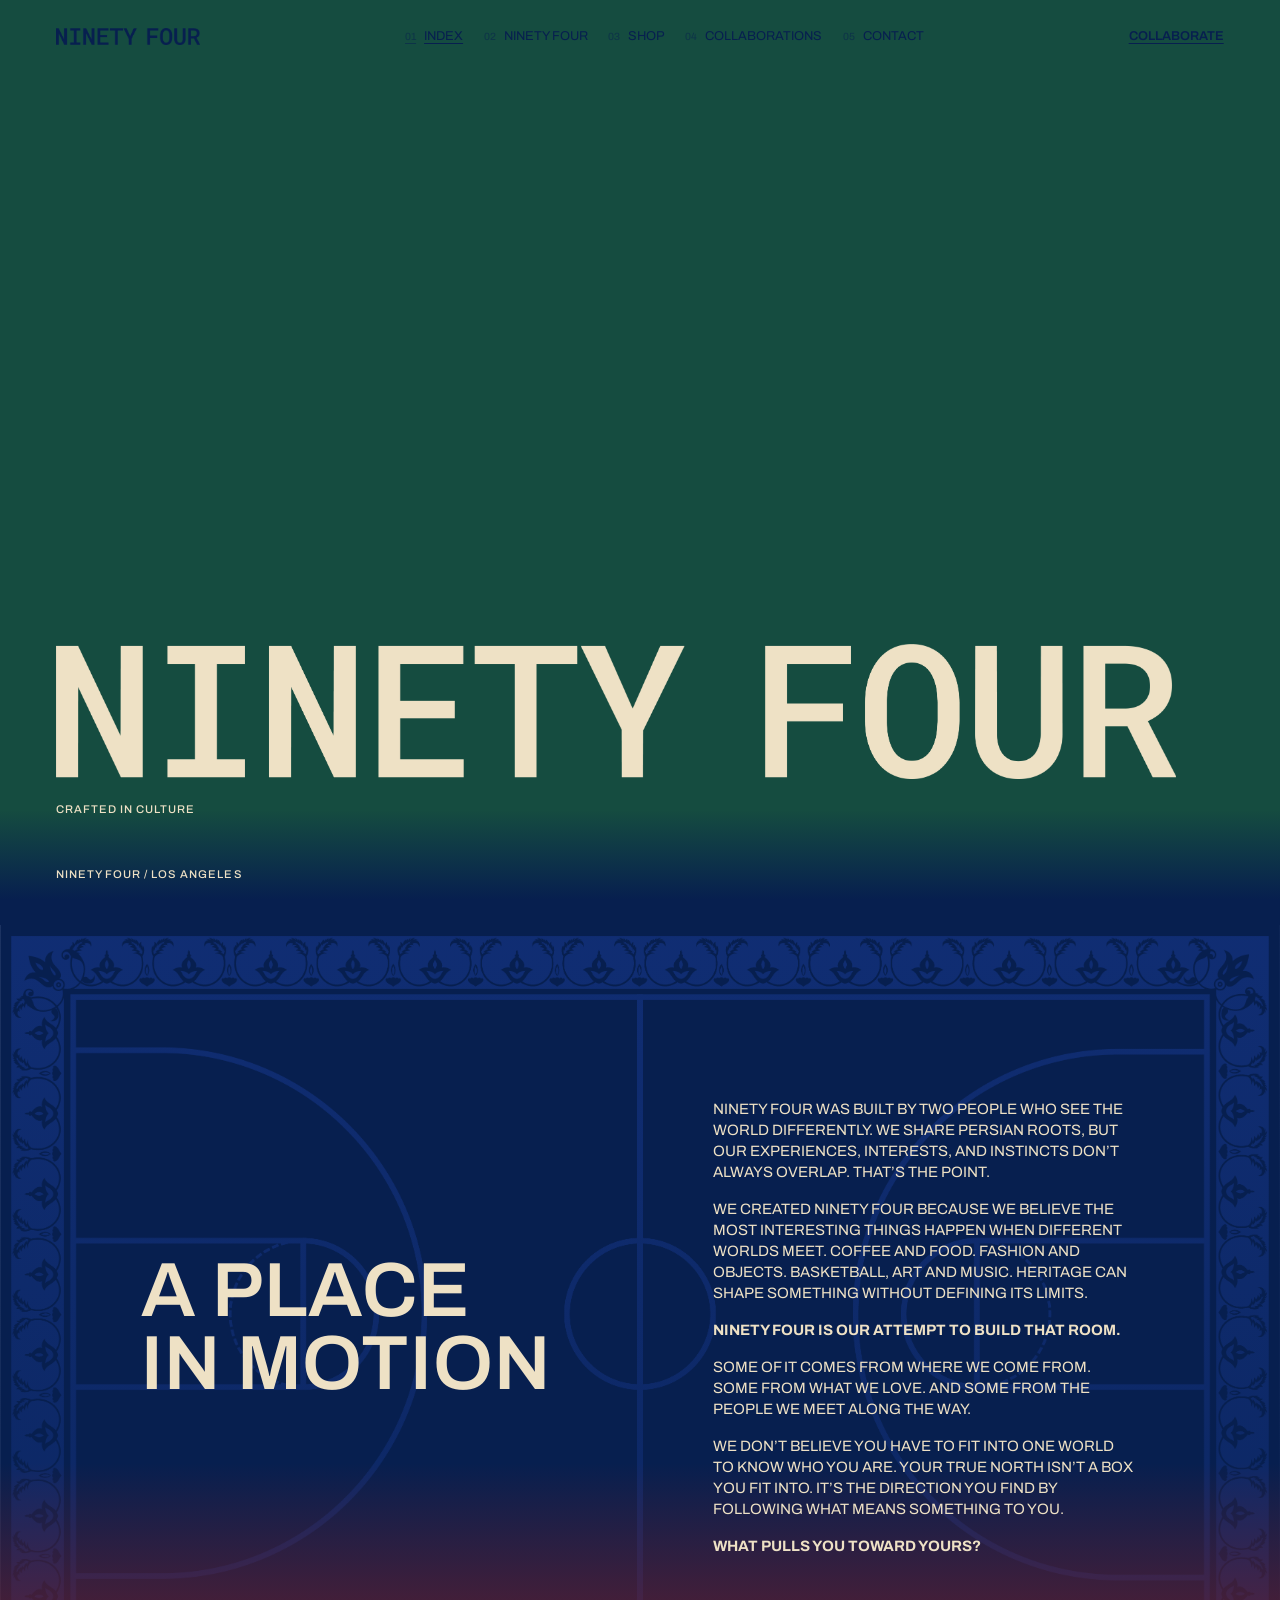
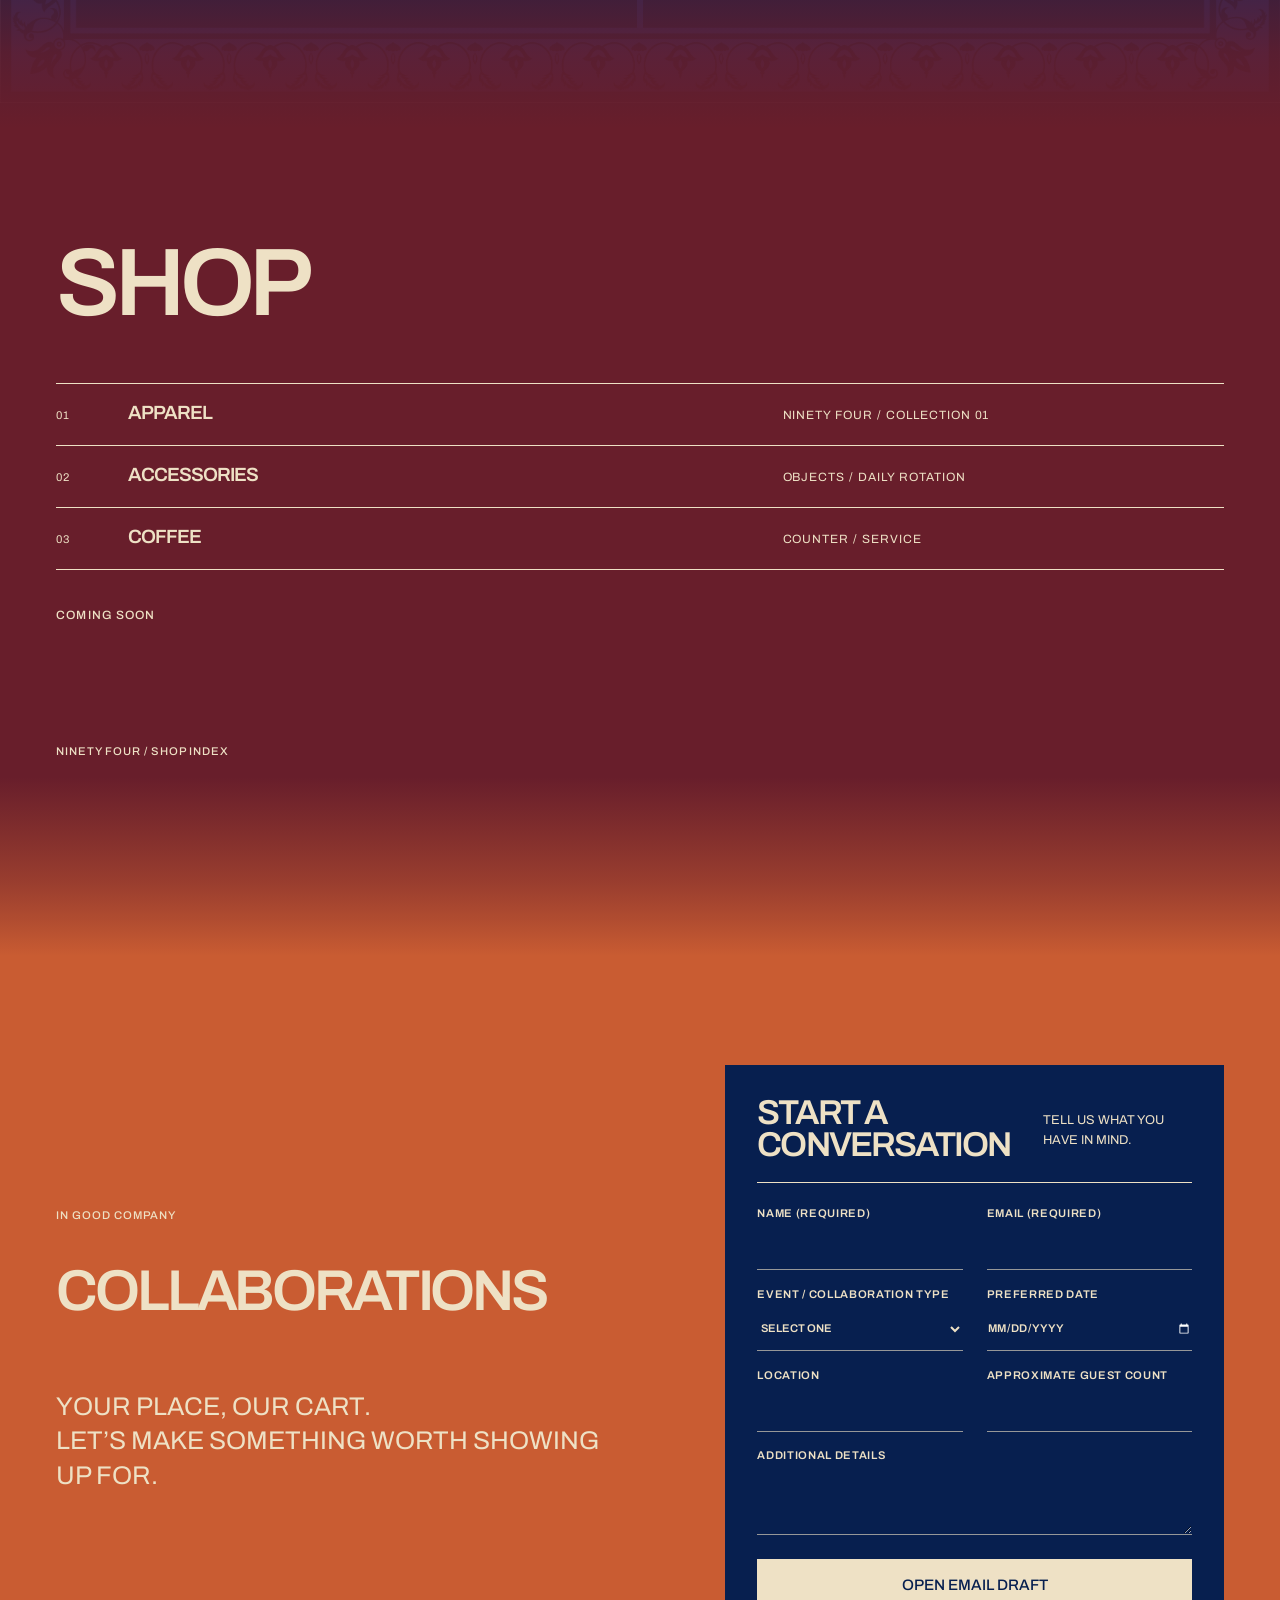
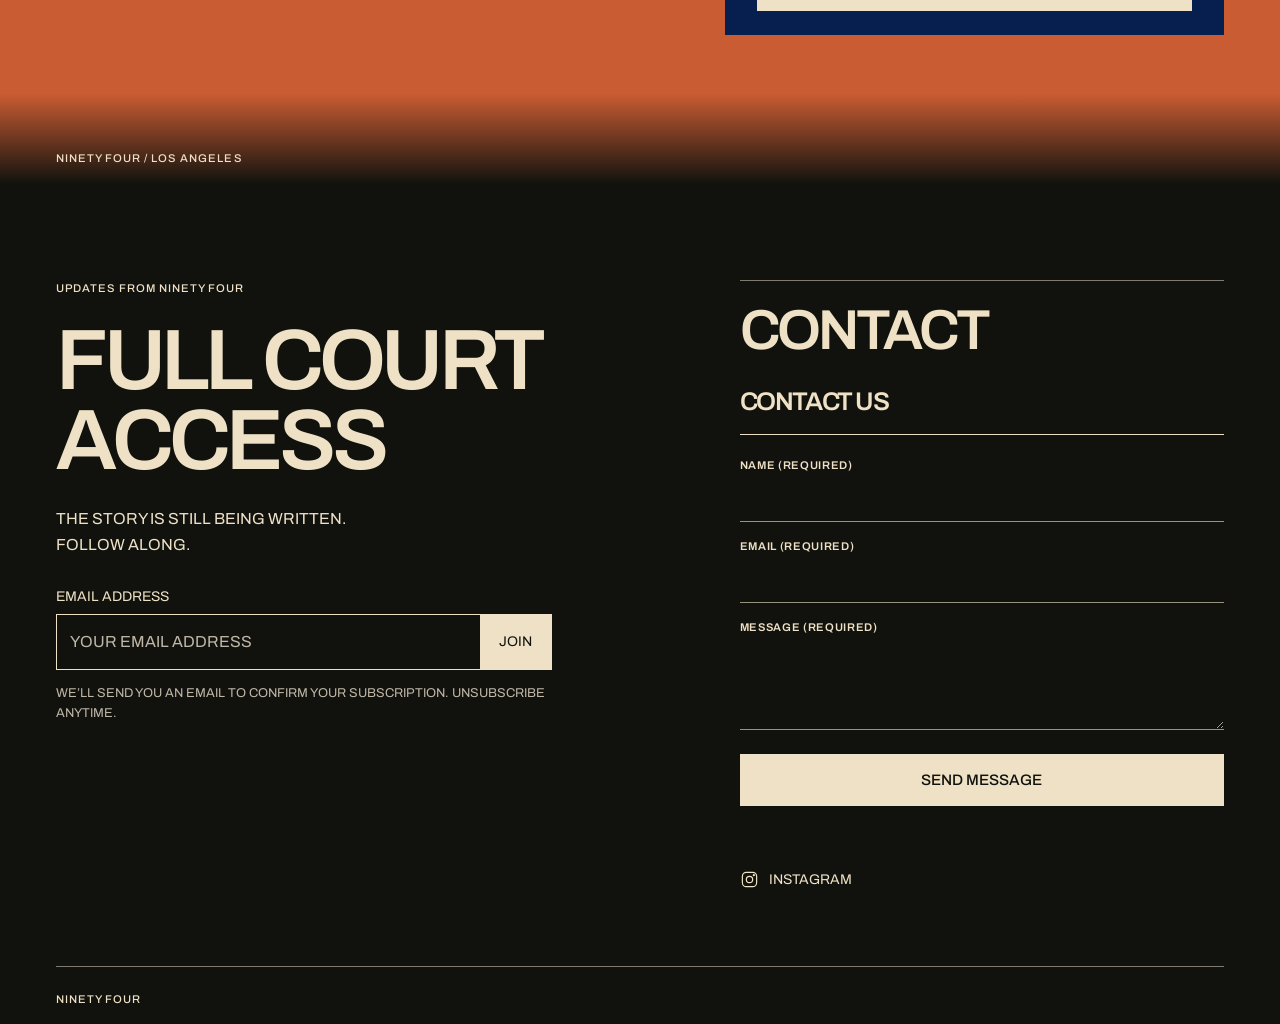
==== public/index.html @ e85a28ba "Clean up chapter metadata typography" ====
<!doctype html>
<html lang="en">
  <head>
    <meta charset="UTF-8" />
    <meta name="viewport" content="width=device-width, initial-scale=1.0" />
    <meta name="theme-color" content="#071f4f" />
    <meta name="description" content="Ninety Four is a Los Angeles world of coffee, food, fashion, objects, basketball, music, art, design, and hospitality." />
    <meta property="og:type" content="website" />
    <meta property="og:url" content="https://ninetyfourla.com/" />
    <meta property="og:title" content="Ninety Four" />
    <meta property="og:description" content="Coffee, food, fashion, objects, basketball, music, art, design, and hospitality in Los Angeles." />
    <meta property="og:image" content="https://ninetyfourla.com/assets/ninety-four-social-preview.png" />
    <meta property="og:image:width" content="3451" />
    <meta property="og:image:height" content="2095" />
    <meta property="og:image:alt" content="Ninety Four basketball court artwork" />
    <meta name="twitter:card" content="summary_large_image" />
    <meta name="twitter:title" content="Ninety Four" />
    <meta name="twitter:description" content="Coffee, food, fashion, objects, basketball, music, art, design, and hospitality in Los Angeles." />
    <meta name="twitter:image" content="https://ninetyfourla.com/assets/ninety-four-social-preview.png" />
    <title>Ninety Four | Coffee &amp; Events</title>
    <link rel="preconnect" href="https://fonts.googleapis.com" />
    <link rel="preconnect" href="https://fonts.gstatic.com" crossorigin />
    <link href="https://fonts.googleapis.com/css2?family=Archivo:wdth,wght@100,400;100,500;100,600;100,700;100,800&amp;display=swap" rel="stylesheet" />
    <link rel="stylesheet" href="./styles.css?v=typography-cleanup-20260920" />
    <script src="./script.js?v=art-direction-20260919" defer></script>
  </head>
  <body>
    <a class="skip-link" href="#chapter-02">Skip introduction</a>
    <header class="masthead">
      <a class="wordmark" href="#chapter-01" aria-label="Ninety Four, return to index"><span class="index-logo" aria-hidden="true"></span></a>
      <nav class="chapter-nav desktop-nav" aria-label="Chapters">
        <a class="chapter-link is-active" href="#chapter-01" data-chapter-link="chapter-01" aria-current="location"><span>01</span> Index</a>
        <a class="chapter-link" href="#chapter-02" data-chapter-link="chapter-02"><span>02</span> Ninety Four</a>
        <a class="chapter-link" href="#chapter-03" data-chapter-link="chapter-03"><span>03</span> Shop</a>
        <a class="chapter-link" href="#chapter-04" data-chapter-link="chapter-04"><span>04</span> Collaborations</a>
        <a class="chapter-link" href="#chapter-05" data-chapter-link="chapter-05"><span>05</span> Contact</a>
      </nav>
      <div class="header-actions">
        <a class="header-inquiry" href="#collaboration-inquiry">Collaborate</a>
        <details class="mobile-menu">
          <summary>Chapters<span class="menu-symbol" aria-hidden="true"></span></summary>
          <nav class="chapter-nav mobile-nav" aria-label="Mobile chapters">
            <p class="menu-caption">Ninety Four / Index</p>
            <a class="chapter-link is-active" href="#chapter-01" data-chapter-link="chapter-01" aria-current="location"><span>01</span> Index</a>
            <a class="chapter-link" href="#chapter-02" data-chapter-link="chapter-02"><span>02</span> Ninety Four</a>
            <a class="chapter-link" href="#chapter-03" data-chapter-link="chapter-03"><span>03</span> Shop</a>
            <a class="chapter-link" href="#chapter-04" data-chapter-link="chapter-04"><span>04</span> Collaborations</a>
            <a class="chapter-link" href="#chapter-05" data-chapter-link="chapter-05"><span>05</span> Contact</a>
          </nav>
        </details>
      </div>
    </header>
    <main>
      <section class="chapter chapter-landing" id="chapter-01" aria-labelledby="landing-title" data-chapter tabindex="-1">
        <div class="chapter-content landing-content">
          <div class="hero-copy">
            <h1 id="landing-title"><span class="visually-hidden">Ninety Four</span><span class="index-logo" aria-hidden="true"></span></h1>
            <p class="eyebrow">Crafted in culture</p>
          </div>
          <div class="chapter-footer"><p>Ninety Four / Los Angeles</p></div>
        </div>
      </section>

      <section class="chapter chapter-about" id="chapter-02" aria-labelledby="about-title" data-chapter tabindex="-1">
        <div class="court-artwork" aria-hidden="true"><img src="./assets/RUG PATTERN SIGNAGE.png" width="3451" height="2095" loading="lazy" decoding="async" alt="" /></div>
        <div class="chapter-content about-content">
          <div class="about-layout">
            <div class="about-heading"><h2 id="about-title">A place<br />in motion</h2></div>
            <div class="about-story">
              <p class="lead">Ninety Four was built by two people who see the world differently. We share Persian roots, but our experiences, interests, and instincts don&rsquo;t always overlap. That&rsquo;s the point.</p>
              <p>We created Ninety Four because we believe the most interesting things happen when different worlds meet. Coffee and food. Fashion and objects. Basketball, art and music. Heritage can shape something without defining its limits.</p>
              <p><strong>Ninety Four is our attempt to build that room.</strong></p>
              <p>Some of it comes from where we come from. Some from what we love. And some from the people we meet along the way.</p>
              <p>We don&rsquo;t believe you have to fit into one world to know who you are. Your True North isn&rsquo;t a box you fit into. It&rsquo;s the direction you find by following what means something to you.</p>
              <p><strong>What pulls you toward yours?</strong></p>
            </div>
          </div>
        </div>
      </section>

      <section class="chapter chapter-shop" id="chapter-03" aria-labelledby="shop-title" data-chapter tabindex="-1">
        <div class="chapter-content shop-content">
          <div class="shop-layout">
            <h2 id="shop-title">Shop</h2>
            <div class="shop-index" aria-label="Shop categories">
              <div class="shop-category"><span>01</span><h3>Apparel</h3><p>Ninety Four / Collection 01</p></div>
              <div class="shop-category"><span>02</span><h3>Accessories</h3><p>Objects / Daily rotation</p></div>
              <div class="shop-category"><span>03</span><h3>Coffee</h3><p>Counter / Service</p></div>
            </div>
            <p class="shop-status">Coming soon</p>
          </div>
          <div class="chapter-footer"><p>Ninety Four / Shop index</p></div>
        </div>
      </section>

      <section class="chapter chapter-collaborations" id="chapter-04" aria-labelledby="collaborations-title" data-chapter tabindex="-1">
        <div class="chapter-content collaborations-content">
          <div class="collaborations-layout">
            <div class="collaborations-intro">
              <p class="eyebrow">In good company</p>
              <h2 id="collaborations-title">Collaborations</h2>
              <p class="collaboration-lead">Your place, our cart.<br />Let&rsquo;s make something worth showing up for.</p>
            </div>
            <form class="collaboration-form" id="collaboration-inquiry" data-collaboration-form>
              <div class="form-heading">
                <h3>Start a conversation</h3>
                <p>Tell us what you have in mind.</p>
              </div>
              <div class="form-grid">
                <label>Name (required)<input name="name" type="text" autocomplete="name" required /></label>
                <label>Email (required)<input name="email" type="email" autocomplete="email" required /></label>
                <label>Event / collaboration type<select name="type"><option value="">Select one</option><option>Corporate event</option><option>Private event</option><option>Brand activation</option><option>Pop-up</option><option>Creative collaboration</option><option>Other</option></select></label>
                <label>Preferred date<input name="date" type="date" /></label>
                <label>Location<input name="location" type="text" autocomplete="street-address" /></label>
                <label>Approximate guest count<input name="guests" type="number" min="1" inputmode="numeric" /></label>
                <label class="form-details">Additional details<textarea name="details" rows="4"></textarea></label>
              </div>
              <button class="button-link" type="submit">Open email draft</button>
            </form>
          </div>
          <div class="chapter-footer"><p>Ninety Four / Los Angeles</p></div>
        </div>
      </section>

      <section class="chapter chapter-contact" id="chapter-05" aria-labelledby="contact-title" data-chapter tabindex="-1">
        <div class="chapter-content contact-content">
          <div class="contact-layout">
            <div class="newsletter-panel" id="newsletter" tabindex="-1" aria-labelledby="newsletter-title">
              <p class="eyebrow">Updates from Ninety Four</p>
              <h2 id="newsletter-title">Full Court<br />Access</h2>
              <p>The story is still being written.<br />Follow along.</p>
              <form class="newsletter-form" data-newsletter-form novalidate>
                <label for="newsletter-email">Email address</label>
                <div class="newsletter-fields">
                  <input id="newsletter-email" name="email" type="email" inputmode="email" autocomplete="email" placeholder="Your email address" aria-describedby="newsletter-note newsletter-status" required />
                  <button type="submit">Join</button>
                </div>
                <p class="newsletter-note" id="newsletter-note">We&rsquo;ll send you an email to confirm your subscription. Unsubscribe anytime.</p>
                <p class="newsletter-status" id="newsletter-status" data-newsletter-status role="status" aria-live="polite"></p>
              </form>
            </div>
            <div class="contact-direct">
              <h2 id="contact-title">Contact</h2>
              <form class="contact-form" data-contact-form novalidate>
                <div class="form-heading"><h3>Contact us</h3></div>
                <div class="form-grid">
                  <label>Name (required)<input name="name" type="text" autocomplete="name" maxlength="100" required /></label>
                  <label>Email (required)<input name="email" type="email" inputmode="email" autocomplete="email" maxlength="254" required /></label>
                  <label class="form-details">Message (required)<textarea name="message" rows="6" maxlength="5000" required></textarea></label>
                </div>
                <label class="form-honeypot" aria-hidden="true">Website<input name="website" type="text" tabindex="-1" autocomplete="off" /></label>
                <input name="startedAt" type="hidden" />
                <button class="button-link" type="submit">Send message</button>
                <p class="contact-form-status" data-contact-form-status role="status" aria-live="polite"></p>
              </form>
              <a class="instagram-link" href="https://www.instagram.com/ninetyfour.la/" target="_blank" rel="noreferrer" aria-label="Ninety Four on Instagram (opens in a new tab)"><svg viewBox="0 0 24 24" aria-hidden="true"><rect x="3" y="3" width="18" height="18" rx="5" /><circle cx="12" cy="12" r="4" /><circle cx="17.5" cy="6.5" r=".7" /></svg><span>Instagram</span></a>
            </div>
          </div>
          <div class="chapter-footer"><p>Ninety Four</p></div>
        </div>
      </section>
    </main>
  </body>
</html>
---- public/styles.css ----
:root {
  --color-cream: #eee1c5;
  --color-paper: #e7d6b5;
  --color-navy: #071f4f;
  --color-red: #981f24;
  --color-burgundy: #681e2b;
  --color-green: #154c40;
  --color-earth: #c95c32;
  --color-brand-black: #11120e;
  --color-muted: #605d54;
  --color-line: #aaa18e;
  --font-primary: "Archivo", sans-serif;
  --cream: var(--color-cream);
  --paper: var(--color-paper);
  --navy: var(--color-navy);
  --red: var(--color-red);
  --green: var(--color-green);
  --earth: var(--color-earth);
  --ink: var(--color-brand-black);
  --muted: var(--color-muted);
  --line: var(--color-line);
  --gutter: clamp(1.5rem, 4.4vw, 5rem);
  --header-height: 4.5rem;
  font-family: var(--font-primary);
  color: var(--ink);
  background: var(--cream);
  font-synthesis: none;
}

* { box-sizing: border-box; }
html { scroll-behavior: smooth; scroll-padding-top: var(--header-height); }
body { margin: 0; background: var(--ink); font-family: var(--font-primary); text-transform: uppercase; }
main { padding-top: var(--header-height); }
button, input, select, textarea { font: inherit; text-transform: inherit; }
a { color: inherit; text-underline-offset: .25em; }
button, summary, select { cursor: pointer; }
button:disabled { cursor: wait; opacity: .65; }
figure, p, h1, h2, h3 { margin: 0; }
p { line-height: 1.6; }
h2, h3 { font-weight: 600; line-height: .94; letter-spacing: -.055em; }
h2 { font-size: clamp(3.2rem, 7.5vw, 8rem); }
img { display: block; max-width: 100%; }
:focus-visible { outline: 2px solid currentColor; outline-offset: 5px; }
.chapter:focus, .newsletter-panel:focus { outline: none; }
.visually-hidden { position: absolute; width: 1px; height: 1px; padding: 0; margin: -1px; overflow: hidden; clip-path: inset(50%); white-space: nowrap; border: 0; }
.skip-link { position: fixed; z-index: 50; top: .5rem; left: var(--gutter); padding: 1rem; background: var(--cream); color: var(--ink); transform: translateY(-200%); }
.skip-link:focus { transform: none; }

.masthead { --header-bg: var(--green); --header-text: var(--navy); position: fixed; z-index: 30; top: 0; left: 0; right: 0; height: var(--header-height); display: flex; align-items: center; justify-content: space-between; gap: 1.5rem; padding: .5rem var(--gutter); background: var(--header-bg); color: var(--header-text); transition: background-color .35s ease, color .35s ease; }
.masthead[data-theme="green"] { --header-bg: var(--green); --header-text: var(--navy); }
.masthead[data-theme="navy"] { --header-bg: var(--navy); --header-text: var(--cream); }
.masthead[data-theme="burgundy"] { --header-bg: var(--color-burgundy); --header-text: var(--cream); }
.masthead[data-theme="earth"] { --header-bg: var(--earth); --header-text: var(--navy); }
.masthead[data-theme="dark"] { --header-bg: var(--ink); --header-text: var(--cream); }
.wordmark { display: flex; align-items: center; min-height: 44px; width: 9rem; flex-shrink: 0; }
.index-logo { display: block; width: 100%; aspect-ratio: 6749 / 816; background: currentColor; -webkit-mask: url("./assets/Ninety Four Wordmark.png") center / contain no-repeat; mask: url("./assets/Ninety Four Wordmark.png") center / contain no-repeat; }
.desktop-nav { display: flex; align-items: center; gap: clamp(.8rem, 1.6vw, 1.8rem); }
.chapter-link { display: flex; align-items: center; min-height: 44px; gap: .5rem; font-size: .8rem; text-decoration: none; white-space: nowrap; }
.chapter-link > span { color: currentColor; font-size: .65rem; opacity: .55; }
.chapter-link.is-active, .chapter-link:hover { text-decoration: underline; }
.header-actions { display: flex; align-items: center; gap: 1.25rem; }
.header-inquiry { display: flex; align-items: center; min-height: 44px; font-size: .8rem; font-weight: 600; white-space: nowrap; }
.mobile-menu { display: none; }

.chapter { position: relative; min-height: calc(100svh - var(--header-height)); isolation: isolate; }
.chapter-content { position: relative; display: flex; flex-direction: column; min-height: inherit; padding: 2rem var(--gutter) 1rem; }
.eyebrow, .chapter-footer, .menu-caption { font-size: .7rem; line-height: 1.5; font-weight: 500; letter-spacing: .09em; text-transform: uppercase; }
.chapter-footer { margin-top: auto; padding-top: 1.5rem; }
.text-link { display: inline-flex; align-items: center; width: fit-content; min-height: 48px; border-bottom: 1px solid currentColor; font-size: .875rem; font-weight: 500; text-decoration: none; }
.text-link:hover { border-bottom-width: 2px; }
.button-link { display: inline-flex; align-items: center; justify-content: center; min-height: 52px; padding: .8rem 1.5rem; border: 0; border-radius: 0; background: var(--navy); color: var(--cream); font-size: .95rem; font-weight: 500; text-align: center; text-decoration: none; }
.button-link:hover { background: var(--ink); }

.chapter-landing { color: var(--cream); background: var(--green); }
.chapter-landing::after { content: ""; position: absolute; z-index: 0; right: 0; bottom: 0; left: 0; height: clamp(4rem, 10vh, 7rem); pointer-events: none; background: linear-gradient(180deg, transparent 0%, var(--navy) 100%); }
.landing-content { z-index: 1; }
.hero-copy { margin-top: auto; padding-top: clamp(14rem, 32svh, 24rem); }
.landing-content h1 { width: min(100%, 70rem); margin-bottom: 1.4rem; }
.landing-content .chapter-footer { margin-top: 2rem; padding-top: 1rem; }

.chapter-about { --court-safe-inline: clamp(5.5rem, 8.5vw, 9rem); --court-safe-block: clamp(4.5rem, 8vh, 6.5rem); min-height: max(calc(100svh - var(--header-height)), calc(100vw * 2095 / 3451)); overflow: hidden; background: var(--navy); color: var(--cream); }
.chapter-about::after { content: ""; position: absolute; z-index: 1; inset: 0; pointer-events: none; background: linear-gradient(180deg, rgba(7,31,79,.24) 0%, rgba(7,31,79,.5) 68%, rgba(104,30,43,.84) 91%, var(--color-burgundy) 100%); }
.about-content { z-index: 2; padding: var(--court-safe-block) var(--court-safe-inline) clamp(2.5rem, 5vh, 4rem); }
.about-layout { display: grid; grid-template-columns: minmax(0, 1fr) minmax(0, 1fr); align-items: center; gap: clamp(3.5rem, 6vw, 7rem); margin: auto 0; padding: clamp(1.5rem, 3vh, 2.5rem) 0; }
.about-heading { padding-left: clamp(1rem, 2.5vw, 2.75rem); }
.about-heading h2 { margin-bottom: 0; font-size: clamp(3rem, 6vw, 6.5rem); line-height: .94; letter-spacing: .012em; }
.court-artwork { position: absolute; z-index: 0; inset: 0; overflow: hidden; }
.court-artwork img { width: 100%; height: 100%; max-width: none; object-fit: contain; object-position: center; }
.about-story { justify-self: center; width: min(100%, 47ch); }
.about-story p { margin-bottom: 1rem; font-size: clamp(.9375rem, 1vw, 1rem); font-weight: 400; line-height: 1.4; }
.about-story p:last-child { margin-bottom: 0; }
.about-story .lead { letter-spacing: 0; }
.about-story strong { font-weight: 700; }
.chapter-shop { --shop-transition-height: clamp(7.5rem, 14vw, 12.5rem); overflow: hidden; background: var(--color-burgundy); color: var(--cream); }
.chapter-shop::after { content: ""; position: absolute; z-index: 0; right: 0; bottom: 0; left: 0; height: var(--shop-transition-height); pointer-events: none; background: linear-gradient(180deg, var(--color-burgundy) 0%, color-mix(in srgb, var(--color-burgundy) 75%, var(--earth)) 30%, color-mix(in srgb, var(--color-burgundy) 50%, var(--earth)) 58%, color-mix(in srgb, var(--color-burgundy) 25%, var(--earth)) 80%, var(--earth) 100%); }
.shop-content { z-index: 1; padding-bottom: calc(1rem + var(--shop-transition-height)); }
.shop-layout { margin: auto 0; padding: clamp(3rem, 7vh, 6rem) 0; }
.shop-layout > h2 { margin-bottom: clamp(2.5rem, 6vh, 5rem); }
.shop-index { border-top: 1px solid currentColor; }
.shop-category { display: grid; grid-template-columns: 3rem minmax(12rem, 1fr) minmax(12rem, .7fr); align-items: baseline; gap: 1.5rem; padding: 1.25rem 0; border-bottom: 1px solid currentColor; }
.shop-category > span { font-size: .7rem; letter-spacing: .09em; }
.shop-category h3 { font-size: clamp(1rem, 1.5vw, 1.75rem); text-transform: uppercase; }
.shop-category p { font-size: .75rem; letter-spacing: .08em; text-transform: uppercase; }
.shop-status { margin-top: clamp(2rem, 4vh, 3.5rem); font-size: .75rem; font-weight: 500; letter-spacing: .09em; }
.chapter-collaborations { overflow: hidden; background: var(--earth); color: var(--cream); }
.chapter-collaborations::after { content: ""; position: absolute; z-index: 0; right: 0; bottom: 0; left: 0; height: clamp(4rem, 10vh, 7rem); pointer-events: none; background: linear-gradient(180deg, transparent, var(--ink)); }
.collaborations-content { z-index: 1; }
.collaborations-layout { display: grid; grid-template-columns: 1fr .86fr; align-items: center; gap: clamp(3rem, 7vw, 8rem); margin: auto 0; padding: clamp(3rem, 7vh, 6rem) 0; }
.collaborations-intro > .eyebrow { margin-bottom: 2.5rem; }
.collaborations-intro h2 { margin-bottom: clamp(3rem, 8vh, 6rem); font-size: clamp(2rem, 4.5vw, 5rem); white-space: nowrap; }
.collaboration-lead { font-size: clamp(1.25rem, 2vw, 1.8rem); line-height: 1.35; text-transform: uppercase; }
.collaboration-form { scroll-margin-top: calc(var(--header-height) + 1rem); padding: 2rem 2rem 1.5rem; background: var(--navy); color: var(--cream); }
.form-heading { display: flex; align-items: baseline; justify-content: space-between; gap: 1rem; padding-bottom: 1.25rem; border-bottom: 1px solid currentColor; }
.form-heading h3 { font-size: clamp(1.7rem, 2.7vw, 2.5rem); }
.form-heading p { font-size: .8rem; }
.form-grid { display: grid; grid-template-columns: 1fr 1fr; gap: 1.1rem 1.5rem; margin: 1.5rem 0; }
.form-grid label { display: flex; flex-direction: column; gap: .45rem; font-size: .7rem; font-weight: 600; letter-spacing: .06em; text-transform: uppercase; }
.form-grid input, .form-grid select, .form-grid textarea { width: 100%; min-height: 44px; padding: .55rem 0; border: 0; border-bottom: 1px solid color-mix(in srgb, var(--cream) 62%, transparent); border-radius: 0; outline: 0; background: transparent; color: var(--cream); color-scheme: dark; }
.form-grid select option { background: var(--navy); color: var(--cream); }
.form-grid input::placeholder, .form-grid textarea::placeholder { color: color-mix(in srgb, var(--cream) 58%, transparent); }
.form-grid textarea { resize: vertical; }
.form-grid input:focus, .form-grid select:focus, .form-grid textarea:focus { border-bottom-width: 2px; }
.form-grid input:focus-visible, .form-grid select:focus-visible, .form-grid textarea:focus-visible { outline: 2px solid var(--cream); outline-offset: 3px; }
.form-details { grid-column: 1 / -1; }
.collaboration-form .button-link { width: 100%; background: var(--cream); color: var(--navy); }
.collaboration-form .button-link:hover { background: var(--earth); color: var(--navy); }
.chapter-contact { background: var(--ink); color: var(--cream); }
.contact-layout { display: grid; grid-template-columns: 1.2fr 1fr; align-items: start; gap: clamp(3rem, 8vw, 9rem); margin: auto 0; padding: 4rem 0; }
.contact-direct { display: flex; flex-direction: column; align-items: flex-start; padding-top: 1.5rem; border-top: 1px solid #7f7b6f; }
.contact-direct h2 { margin-bottom: 2rem; font-size: clamp(2.7rem, 4.4vw, 4.6rem); }
.contact-form { width: 100%; }
.contact-form .form-heading h3 { font-size: clamp(1.35rem, 2vw, 1.8rem); }
.contact-form .form-grid { grid-template-columns: 1fr; }
.contact-form .button-link { width: 100%; background: var(--cream); color: var(--ink); }
.contact-form .button-link:hover:not(:disabled) { background: var(--earth); color: var(--navy); }
.contact-form-status { min-height: 1.6em; margin-top: .8rem; font-size: .875rem; }
.contact-form-status[data-state="error"] { color: #f29a80; }
.contact-form-status[data-state="success"] { color: #b9ddc5; }
.form-honeypot { position: absolute; width: 1px; height: 1px; overflow: hidden; clip-path: inset(50%); white-space: nowrap; }
.instagram-link { display: flex; align-items: center; gap: .65rem; min-height: 44px; font-size: .875rem; text-decoration: none; }
.contact-form + .instagram-link { margin-top: 1rem; }
.instagram-link:hover { text-decoration: underline; }
.instagram-link svg { width: 19px; height: 19px; fill: none; stroke: currentColor; stroke-width: 1.5; }
.newsletter-panel { scroll-margin-top: 1.5rem; }
.newsletter-panel h2 { margin: 1.5rem 0; font-size: clamp(3.2rem, 6.7vw, 7rem); }
.newsletter-form { max-width: 31rem; margin-top: 2rem; }
.newsletter-form label { display: block; margin-bottom: .6rem; font-size: .875rem; }
.newsletter-fields { display: flex; border: 1px solid var(--cream); }
.newsletter-fields input { flex: 1; width: 0; min-width: 0; min-height: 54px; padding: .8rem; border: 0; border-radius: 0; color: var(--cream); background: transparent; font-size: 1rem; }
.newsletter-fields input::placeholder { color: #bfb7a7; opacity: 1; }
.newsletter-fields input[aria-invalid="true"] { outline: 2px solid #f29a80; outline-offset: -2px; }
.newsletter-fields button { min-height: 54px; padding: .8rem 1.2rem; border: 0; border-radius: 0; background: var(--cream); color: var(--ink); font-size: .875rem; text-transform: uppercase; }
.newsletter-fields button:hover:not(:disabled) { background: var(--earth); color: var(--navy); }
.newsletter-note { margin-top: .8rem; color: #bfb7a7; font-size: .8rem; }
.newsletter-status { min-height: 1.6em; margin-top: .8rem; font-size: .875rem; }
.newsletter-status[data-state="error"] { color: #f29a80; }
.newsletter-status[data-state="success"] { color: #b9ddc5; }
.contact-content .chapter-footer { border-top: 1px solid #7f7b6f; }

@media (min-width: 1101px) and (min-height: 700px) {
  html { scroll-snap-type: y proximity; }
  .chapter { scroll-snap-align: start; }
}

@media (max-width: 1100px) {
  .desktop-nav { display: none; }
  .mobile-menu { display: block; }
  .mobile-menu summary { display: flex; align-items: center; justify-content: space-between; min-height: 44px; gap: .6rem; font-size: .85rem; list-style: none; }
  .mobile-menu summary::-webkit-details-marker { display: none; }
  .menu-symbol { position: relative; width: 12px; height: 12px; }
  .menu-symbol::before, .menu-symbol::after { content: ""; position: absolute; background: currentColor; }
  .menu-symbol::before { top: 5px; left: 0; width: 12px; height: 1px; }
  .menu-symbol::after { left: 5px; top: 0; height: 12px; width: 1px; }
  .mobile-menu[open] .menu-symbol::after { display: none; }
  .mobile-nav { position: absolute; top: 100%; right: 0; width: min(100%, 26rem); max-height: calc(100dvh - var(--header-height)); overflow-y: auto; padding: 1rem var(--gutter) 1.5rem; background: var(--header-bg); color: var(--header-text); }
  .menu-caption { padding: .8rem 0; color: inherit; }
  .mobile-nav .chapter-link { min-height: 54px; font-size: 1rem; }
  .mobile-nav .chapter-link > span { min-width: 1.2rem; font-size: .75rem; }
  .about-layout, .shop-layout, .collaborations-layout, .contact-layout { gap: 2.5rem; }
  .collaborations-layout { grid-template-columns: 1fr 1fr; }
  .collaboration-form { padding: 1.5rem; }
  .form-heading { flex-direction: column; align-items: flex-start; }
}

@media (max-width: 767px) {
  :root { --gutter: clamp(1.25rem, 5.5vw, 2rem); --header-height: 4rem; }
  .masthead { gap: .5rem; }
  .wordmark { width: 7.2rem; }
  .header-actions { gap: 1rem; }
  .header-inquiry, .mobile-menu summary { font-size: .75rem; }
  .chapter-content { padding-top: 1.5rem; }
  .eyebrow, .chapter-footer { font-size: .65rem; }
  .chapter-footer { padding-top: 1rem; }
  h2 { font-size: clamp(3rem, 12.6vw, 5.5rem); }
  .hero-copy { padding-top: 15rem; }
  .landing-content h1 { margin-bottom: 1rem; }
  .landing-content .chapter-footer { margin-top: 1.25rem; }
  .about-layout, .shop-layout, .collaborations-layout, .contact-layout { grid-template-columns: 1fr; gap: 2rem; margin: 0; padding: 2.5rem 0; }
  .chapter-about { --court-safe-inline: clamp(2rem, 9vw, 2.75rem); --court-safe-block: clamp(2.5rem, 11vw, 3rem); min-height: calc(100vw * 3451 / 2095); }
  .about-content { padding: var(--court-safe-block) var(--court-safe-inline) clamp(2rem, 8vw, 2.5rem); }
  .about-layout { display: flex; flex: 1; flex-direction: column; justify-content: center; gap: clamp(1.5rem, 3.5vh, 2rem); padding: clamp(.75rem, 2.5vh, 1.25rem) 0; }
  .about-heading { display: contents; }
  .about-heading h2 { margin-bottom: 0; font-size: clamp(2.1rem, 9vw, 2.65rem); line-height: .96; letter-spacing: .015em; }
  .about-story { width: calc(100% - clamp(3rem, 12vw, 4rem)); max-width: 15rem; margin-inline: auto; }
  .about-story p { margin-bottom: .45rem; font-size: clamp(.65625rem, 2.75vw, .71875rem); line-height: 1.36; }
  .chapter-about::after { background: linear-gradient(180deg, rgba(7,31,79,.32) 0%, rgba(7,31,79,.68) 70%, rgba(104,30,43,.9) 91%, var(--color-burgundy) 100%); }
  .court-artwork img { position: absolute; top: 50%; left: 50%; width: 164.73%; height: auto; object-fit: contain; transform: translate(-50%, -50%) rotate(90deg); }
  .shop-layout > h2 { margin-bottom: 2.5rem; }
  .chapter-shop { --shop-transition-height: clamp(5rem, 24vw, 7.5rem); }
  .shop-category { grid-template-columns: 2rem 1fr; gap: .5rem 1rem; padding: 1.1rem 0; }
  .shop-category h3 { font-size: clamp(.95rem, 4vw, 1.15rem); }
  .shop-category p { grid-column: 2; }
  .shop-status { margin-top: 1.5rem; font-size: .7rem; }
  .collaborations-intro > .eyebrow { margin-bottom: 1.5rem; }
  .collaborations-intro h2 { margin-bottom: 2.5rem; font-size: clamp(1.75rem, 9vw, 4.25rem); white-space: nowrap; }
  .collaboration-lead { font-size: 1.2rem; }
  .collaboration-form { padding: 1.25rem; }
  .form-heading { display: block; }
  .form-heading p { margin-top: .5rem; }
  .form-grid { grid-template-columns: 1fr; }
  .form-details { grid-column: auto; }
  .contact-layout { gap: 2.5rem; }
  .contact-direct h2 { margin-bottom: 1.5rem; }
  .contact-direct .text-link { margin: .25rem 0 1.25rem; }
  .contact-email { font-size: 1.25rem; }
  .newsletter-panel h2 { font-size: clamp(3rem, 12.6vw, 5rem); }
  .newsletter-fields input { padding: .75rem .6rem; }
  .newsletter-fields button { padding: .75rem; }
}

@media (max-width: 370px) {
  :root { --gutter: 1rem; }
  .wordmark { width: 6.4rem; }
  .header-actions { gap: .75rem; }
  .collaboration-form { padding: 1rem; }
}

@media (prefers-reduced-motion: no-preference) {
  .hero-copy { animation: settle-in .8s both; }
  @keyframes settle-in { from { opacity: 0; translate: 0 10px; } to { opacity: 1; translate: 0 0; } }
}

@media (prefers-reduced-motion: reduce) {
  html { scroll-behavior: auto; scroll-snap-type: none; }
  .masthead { transition: none; }
}
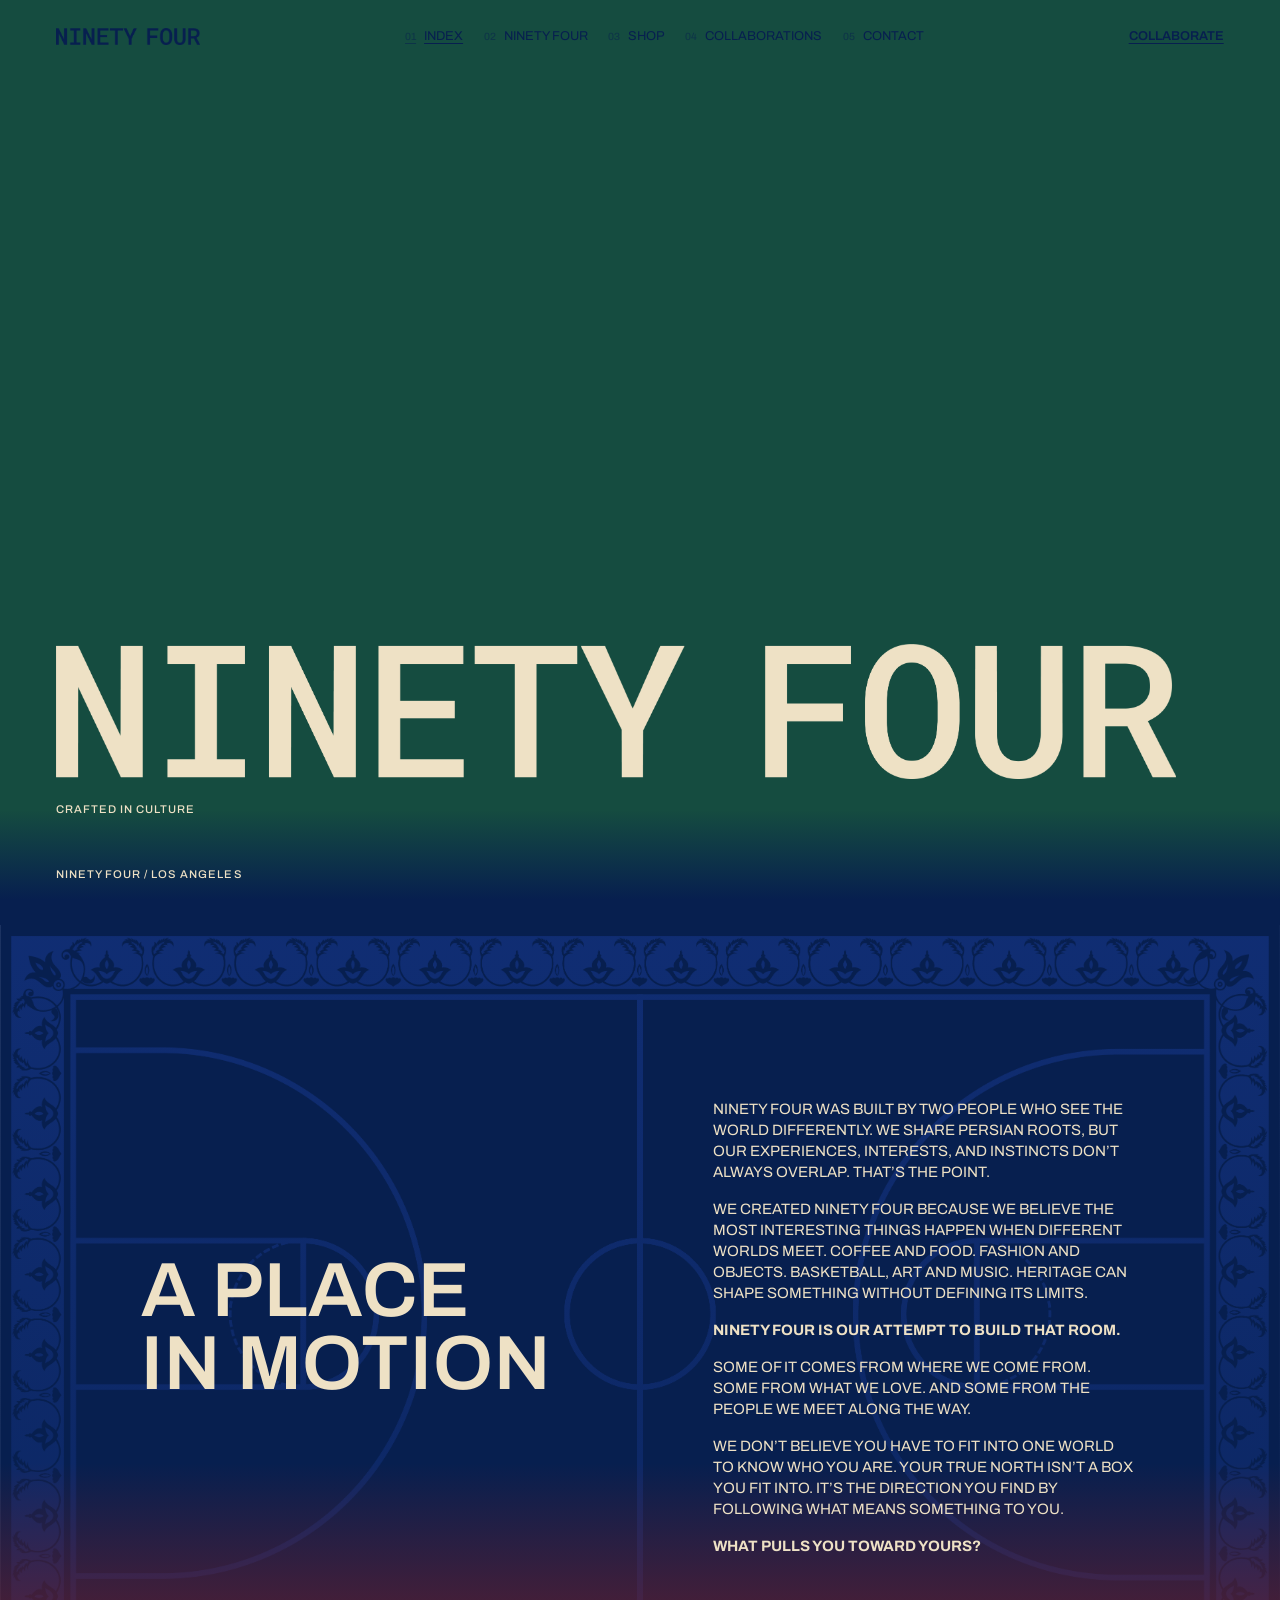
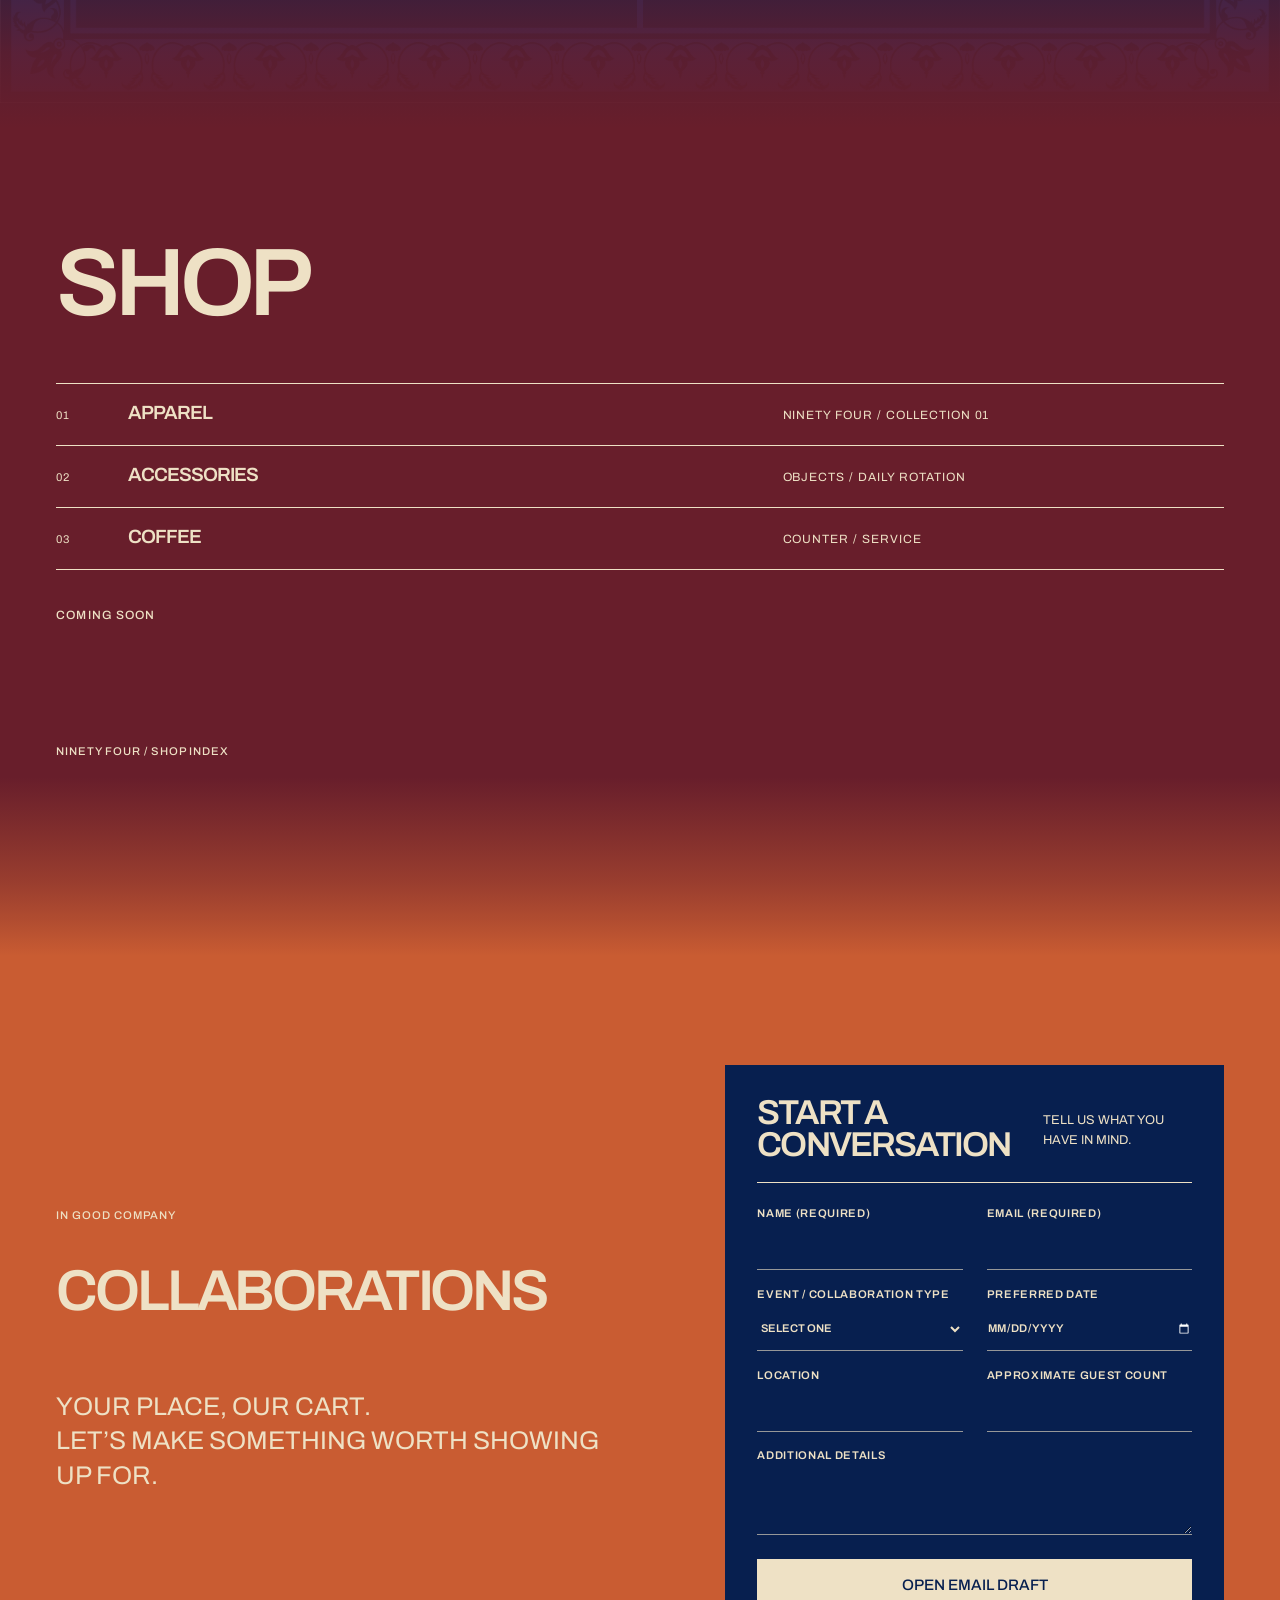
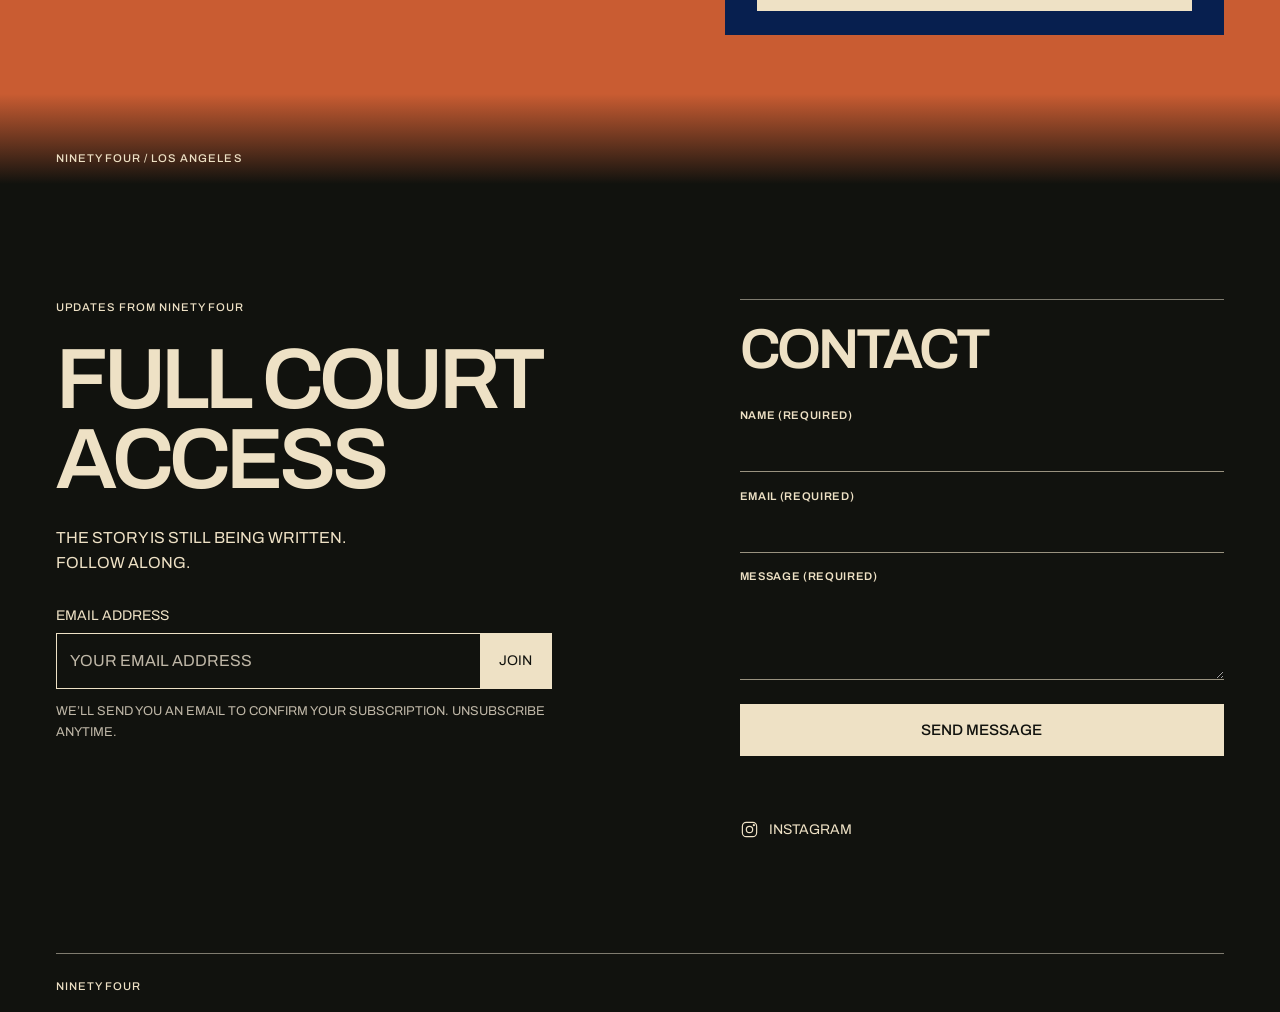
==== commit c0148c77: "Remove duplicate contact form heading" ====
--- a/public/index.html
+++ b/public/index.html
@@ -21,7 +21,7 @@
     <link rel="preconnect" href="https://fonts.googleapis.com" />
     <link rel="preconnect" href="https://fonts.gstatic.com" crossorigin />
     <link href="https://fonts.googleapis.com/css2?family=Archivo:wdth,wght@100,400;100,500;100,600;100,700;100,800&amp;display=swap" rel="stylesheet" />
-    <link rel="stylesheet" href="./styles.css?v=typography-cleanup-20260920" />
+    <link rel="stylesheet" href="./styles.css?v=contact-heading-cleanup-20260920" />
     <script src="./script.js?v=art-direction-20260919" defer></script>
   </head>
   <body>
@@ -142,7 +142,6 @@
             <div class="contact-direct">
               <h2 id="contact-title">Contact</h2>
               <form class="contact-form" data-contact-form novalidate>
-                <div class="form-heading"><h3>Contact us</h3></div>
                 <div class="form-grid">
                   <label>Name (required)<input name="name" type="text" autocomplete="name" maxlength="100" required /></label>
                   <label>Email (required)<input name="email" type="email" inputmode="email" autocomplete="email" maxlength="254" required /></label>
--- a/public/styles.css
+++ b/public/styles.css
@@ -129,8 +129,7 @@
 .contact-direct { display: flex; flex-direction: column; align-items: flex-start; padding-top: 1.5rem; border-top: 1px solid #7f7b6f; }
 .contact-direct h2 { margin-bottom: 2rem; font-size: clamp(2.7rem, 4.4vw, 4.6rem); }
 .contact-form { width: 100%; }
-.contact-form .form-heading h3 { font-size: clamp(1.35rem, 2vw, 1.8rem); }
-.contact-form .form-grid { grid-template-columns: 1fr; }
+.contact-form .form-grid { grid-template-columns: 1fr; margin-top: 0; }
 .contact-form .button-link { width: 100%; background: var(--cream); color: var(--ink); }
 .contact-form .button-link:hover:not(:disabled) { background: var(--earth); color: var(--navy); }
 .contact-form-status { min-height: 1.6em; margin-top: .8rem; font-size: .875rem; }
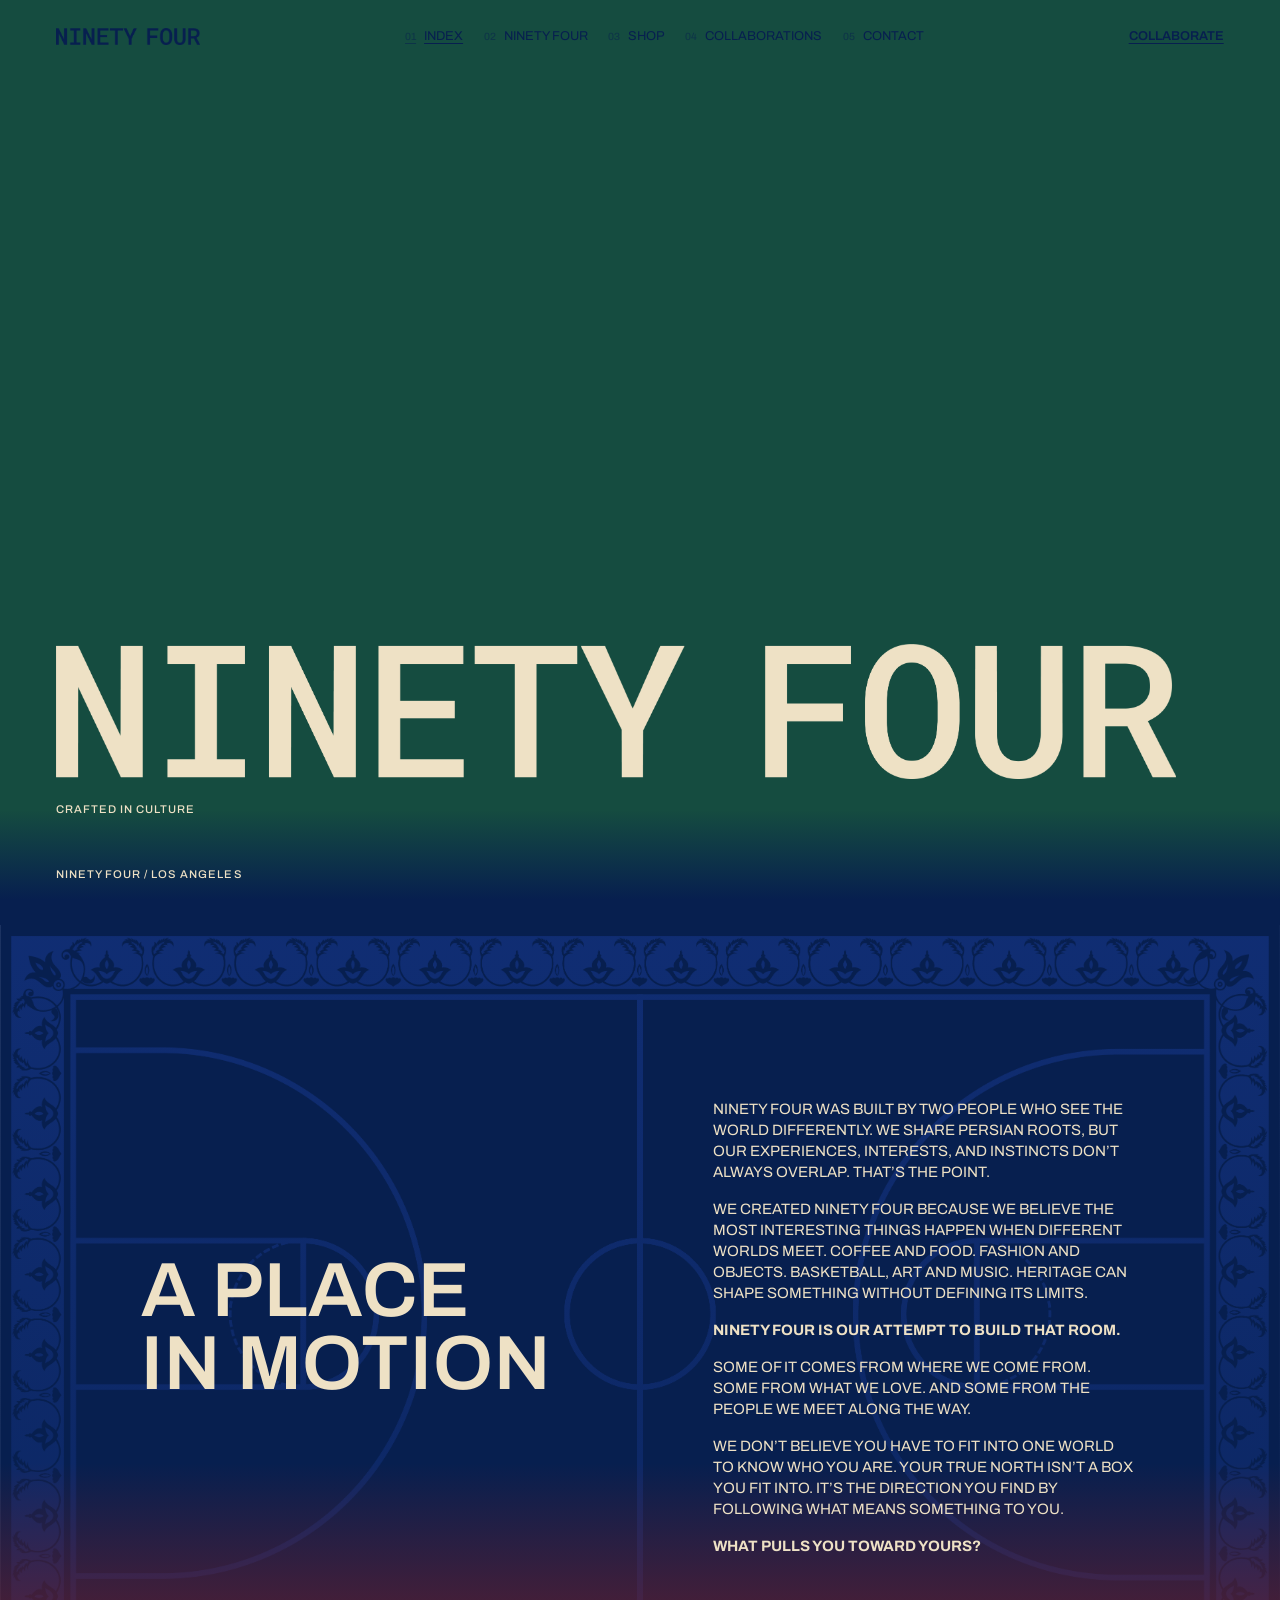
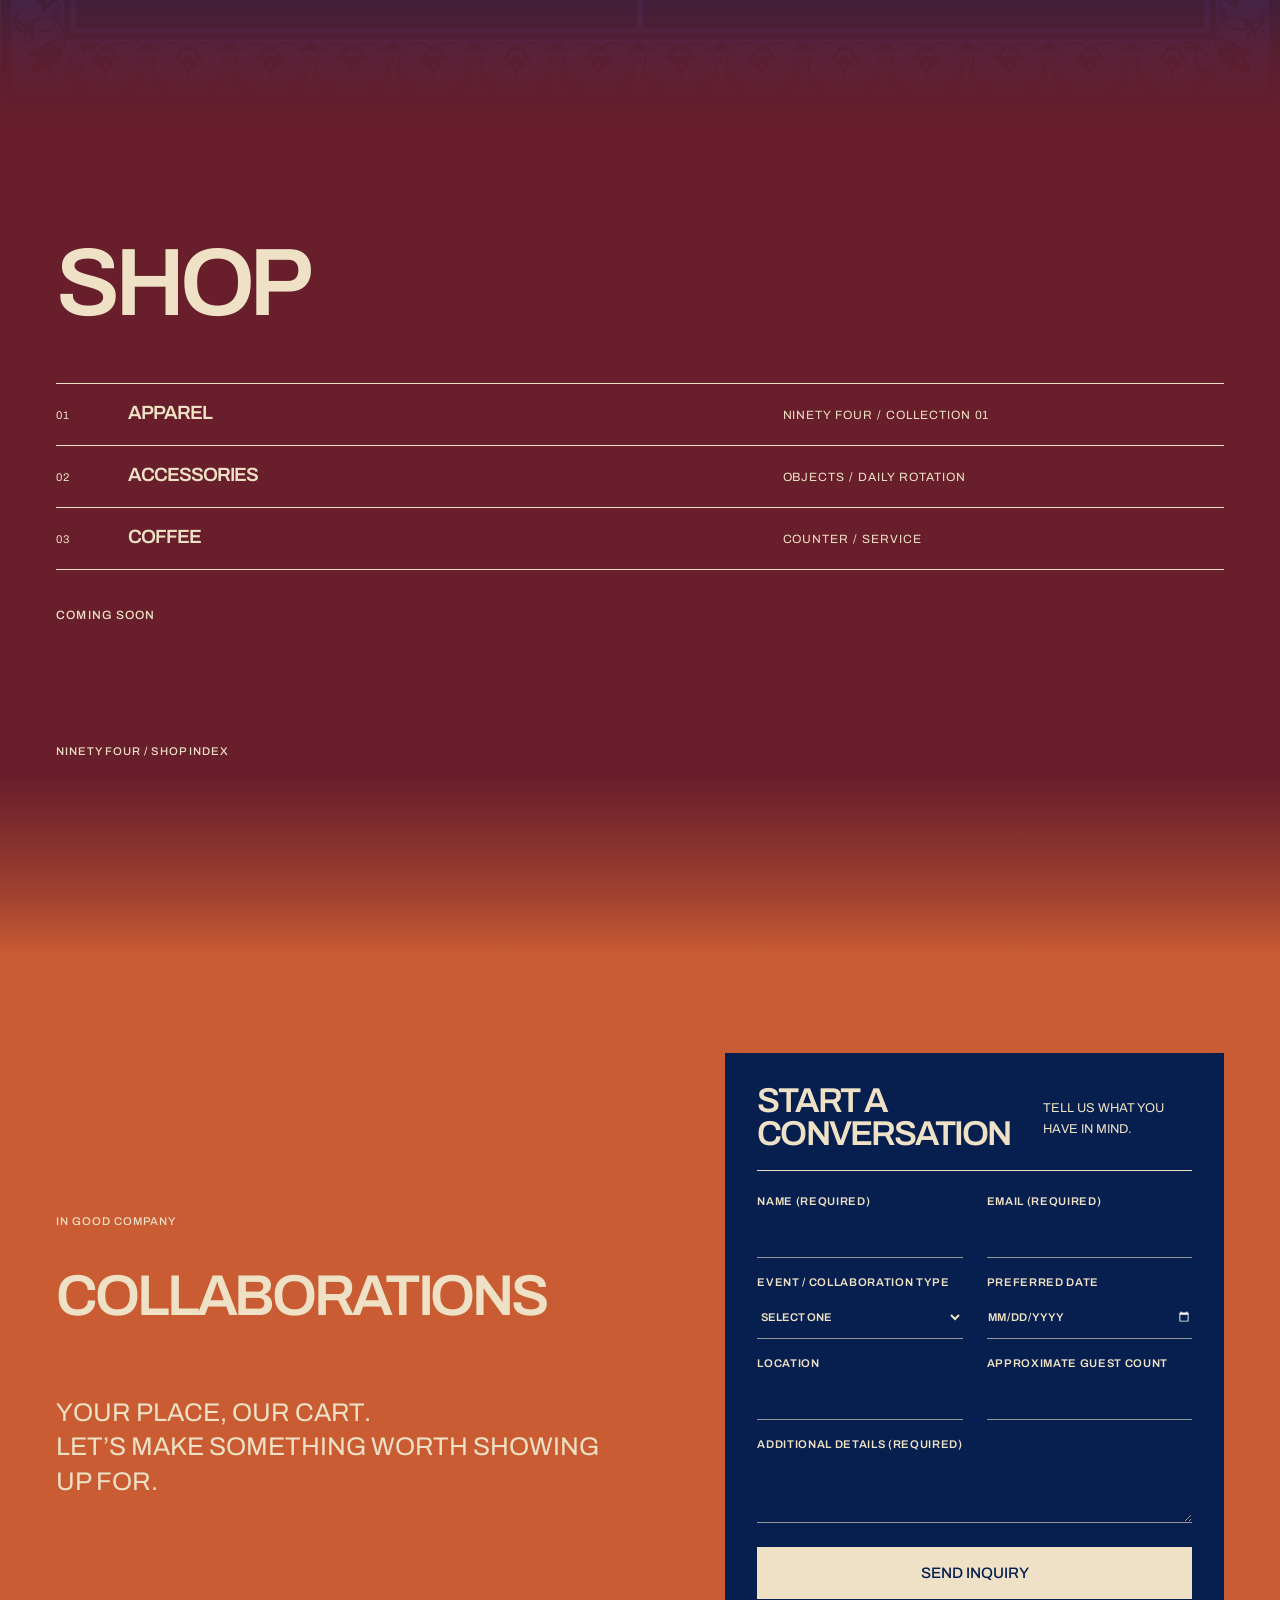
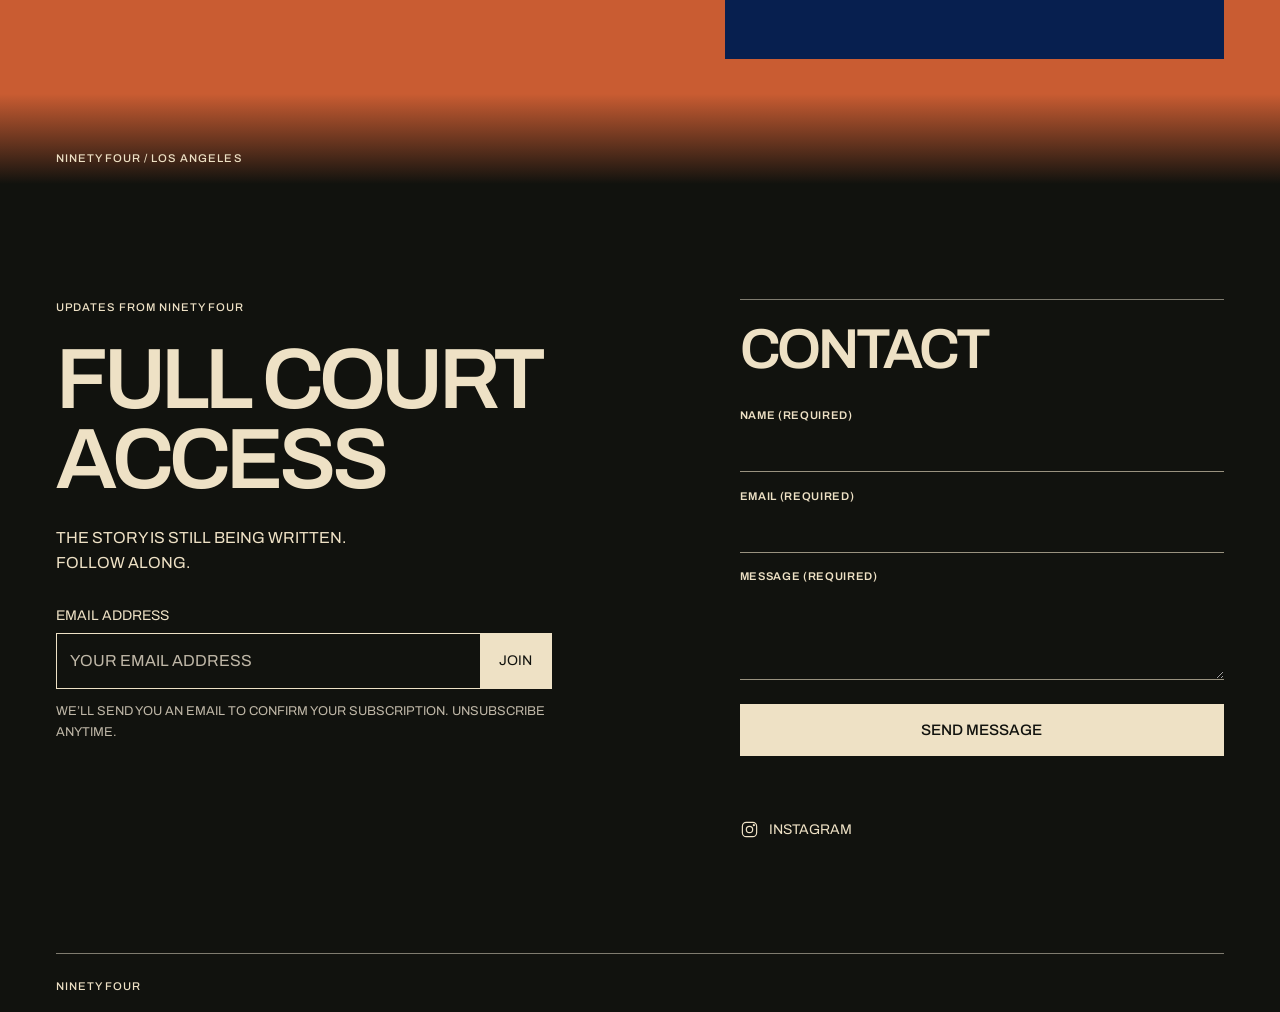
==== commit 0cf77c4d: "Add backend-powered website forms" ====
--- a/public/index.html
+++ b/public/index.html
@@ -21,8 +21,8 @@
     <link rel="preconnect" href="https://fonts.googleapis.com" />
     <link rel="preconnect" href="https://fonts.gstatic.com" crossorigin />
     <link href="https://fonts.googleapis.com/css2?family=Archivo:wdth,wght@100,400;100,500;100,600;100,700;100,800&amp;display=swap" rel="stylesheet" />
-    <link rel="stylesheet" href="./styles.css?v=contact-heading-cleanup-20260920" />
-    <script src="./script.js?v=art-direction-20260919" defer></script>
+    <link rel="stylesheet" href="./styles.css?v=backend-forms-20260920" />
+    <script src="./script.js?v=backend-forms-20260920" defer></script>
   </head>
   <body>
     <a class="skip-link" href="#chapter-02">Skip introduction</a>
@@ -101,21 +101,24 @@
               <h2 id="collaborations-title">Collaborations</h2>
               <p class="collaboration-lead">Your place, our cart.<br />Let&rsquo;s make something worth showing up for.</p>
             </div>
-            <form class="collaboration-form" id="collaboration-inquiry" data-collaboration-form>
+            <form class="collaboration-form" id="collaboration-inquiry" data-collaboration-form novalidate>
               <div class="form-heading">
                 <h3>Start a conversation</h3>
                 <p>Tell us what you have in mind.</p>
               </div>
               <div class="form-grid">
-                <label>Name (required)<input name="name" type="text" autocomplete="name" required /></label>
-                <label>Email (required)<input name="email" type="email" autocomplete="email" required /></label>
+                <label>Name (required)<input name="name" type="text" autocomplete="name" maxlength="100" required /></label>
+                <label>Email (required)<input name="email" type="email" inputmode="email" autocomplete="email" maxlength="254" required /></label>
                 <label>Event / collaboration type<select name="type"><option value="">Select one</option><option>Corporate event</option><option>Private event</option><option>Brand activation</option><option>Pop-up</option><option>Creative collaboration</option><option>Other</option></select></label>
                 <label>Preferred date<input name="date" type="date" /></label>
-                <label>Location<input name="location" type="text" autocomplete="street-address" /></label>
-                <label>Approximate guest count<input name="guests" type="number" min="1" inputmode="numeric" /></label>
-                <label class="form-details">Additional details<textarea name="details" rows="4"></textarea></label>
+                <label>Location<input name="location" type="text" autocomplete="street-address" maxlength="200" /></label>
+                <label>Approximate guest count<input name="guests" type="number" min="1" max="100000" inputmode="numeric" /></label>
+                <label class="form-details">Additional details (required)<textarea name="details" rows="4" maxlength="5000" required></textarea></label>
               </div>
-              <button class="button-link" type="submit">Open email draft</button>
+              <label class="form-honeypot" aria-hidden="true">Website<input name="website" type="text" tabindex="-1" autocomplete="off" /></label>
+              <input name="startedAt" type="hidden" />
+              <button class="button-link" type="submit">Send inquiry</button>
+              <p class="form-status" data-collaboration-form-status role="status" aria-live="polite"></p>
             </form>
           </div>
           <div class="chapter-footer"><p>Ninety Four / Los Angeles</p></div>
@@ -150,7 +153,7 @@
                 <label class="form-honeypot" aria-hidden="true">Website<input name="website" type="text" tabindex="-1" autocomplete="off" /></label>
                 <input name="startedAt" type="hidden" />
                 <button class="button-link" type="submit">Send message</button>
-                <p class="contact-form-status" data-contact-form-status role="status" aria-live="polite"></p>
+                <p class="form-status" data-contact-form-status role="status" aria-live="polite"></p>
               </form>
               <a class="instagram-link" href="https://www.instagram.com/ninetyfour.la/" target="_blank" rel="noreferrer" aria-label="Ninety Four on Instagram (opens in a new tab)"><svg viewBox="0 0 24 24" aria-hidden="true"><rect x="3" y="3" width="18" height="18" rx="5" /><circle cx="12" cy="12" r="4" /><circle cx="17.5" cy="6.5" r=".7" /></svg><span>Instagram</span></a>
             </div>
--- a/public/styles.css
+++ b/public/styles.css
@@ -132,9 +132,9 @@
 .contact-form .form-grid { grid-template-columns: 1fr; margin-top: 0; }
 .contact-form .button-link { width: 100%; background: var(--cream); color: var(--ink); }
 .contact-form .button-link:hover:not(:disabled) { background: var(--earth); color: var(--navy); }
-.contact-form-status { min-height: 1.6em; margin-top: .8rem; font-size: .875rem; }
-.contact-form-status[data-state="error"] { color: #f29a80; }
-.contact-form-status[data-state="success"] { color: #b9ddc5; }
+.form-status { min-height: 1.6em; margin-top: .8rem; font-size: .875rem; }
+.form-status[data-state="error"] { color: #f29a80; }
+.form-status[data-state="success"] { color: #b9ddc5; }
 .form-honeypot { position: absolute; width: 1px; height: 1px; overflow: hidden; clip-path: inset(50%); white-space: nowrap; }
 .instagram-link { display: flex; align-items: center; gap: .65rem; min-height: 44px; font-size: .875rem; text-decoration: none; }
 .contact-form + .instagram-link { margin-top: 1rem; }
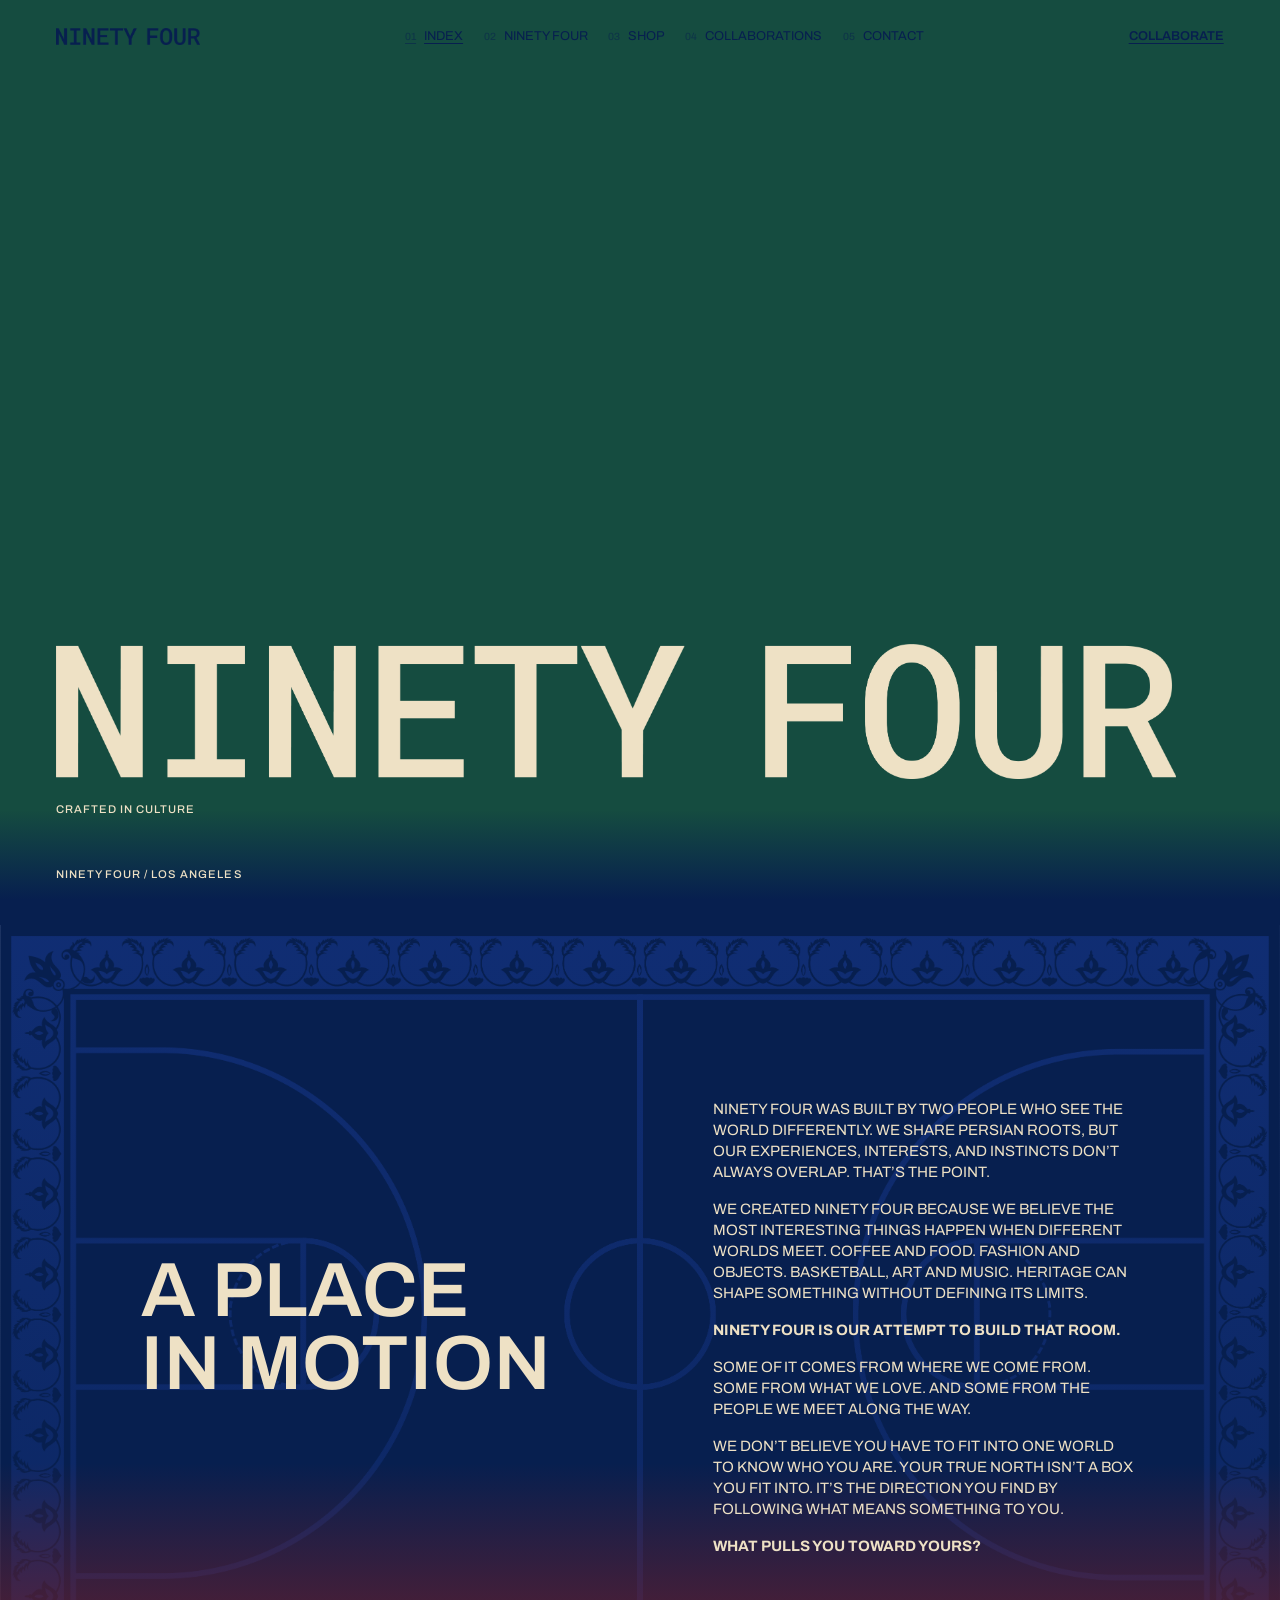
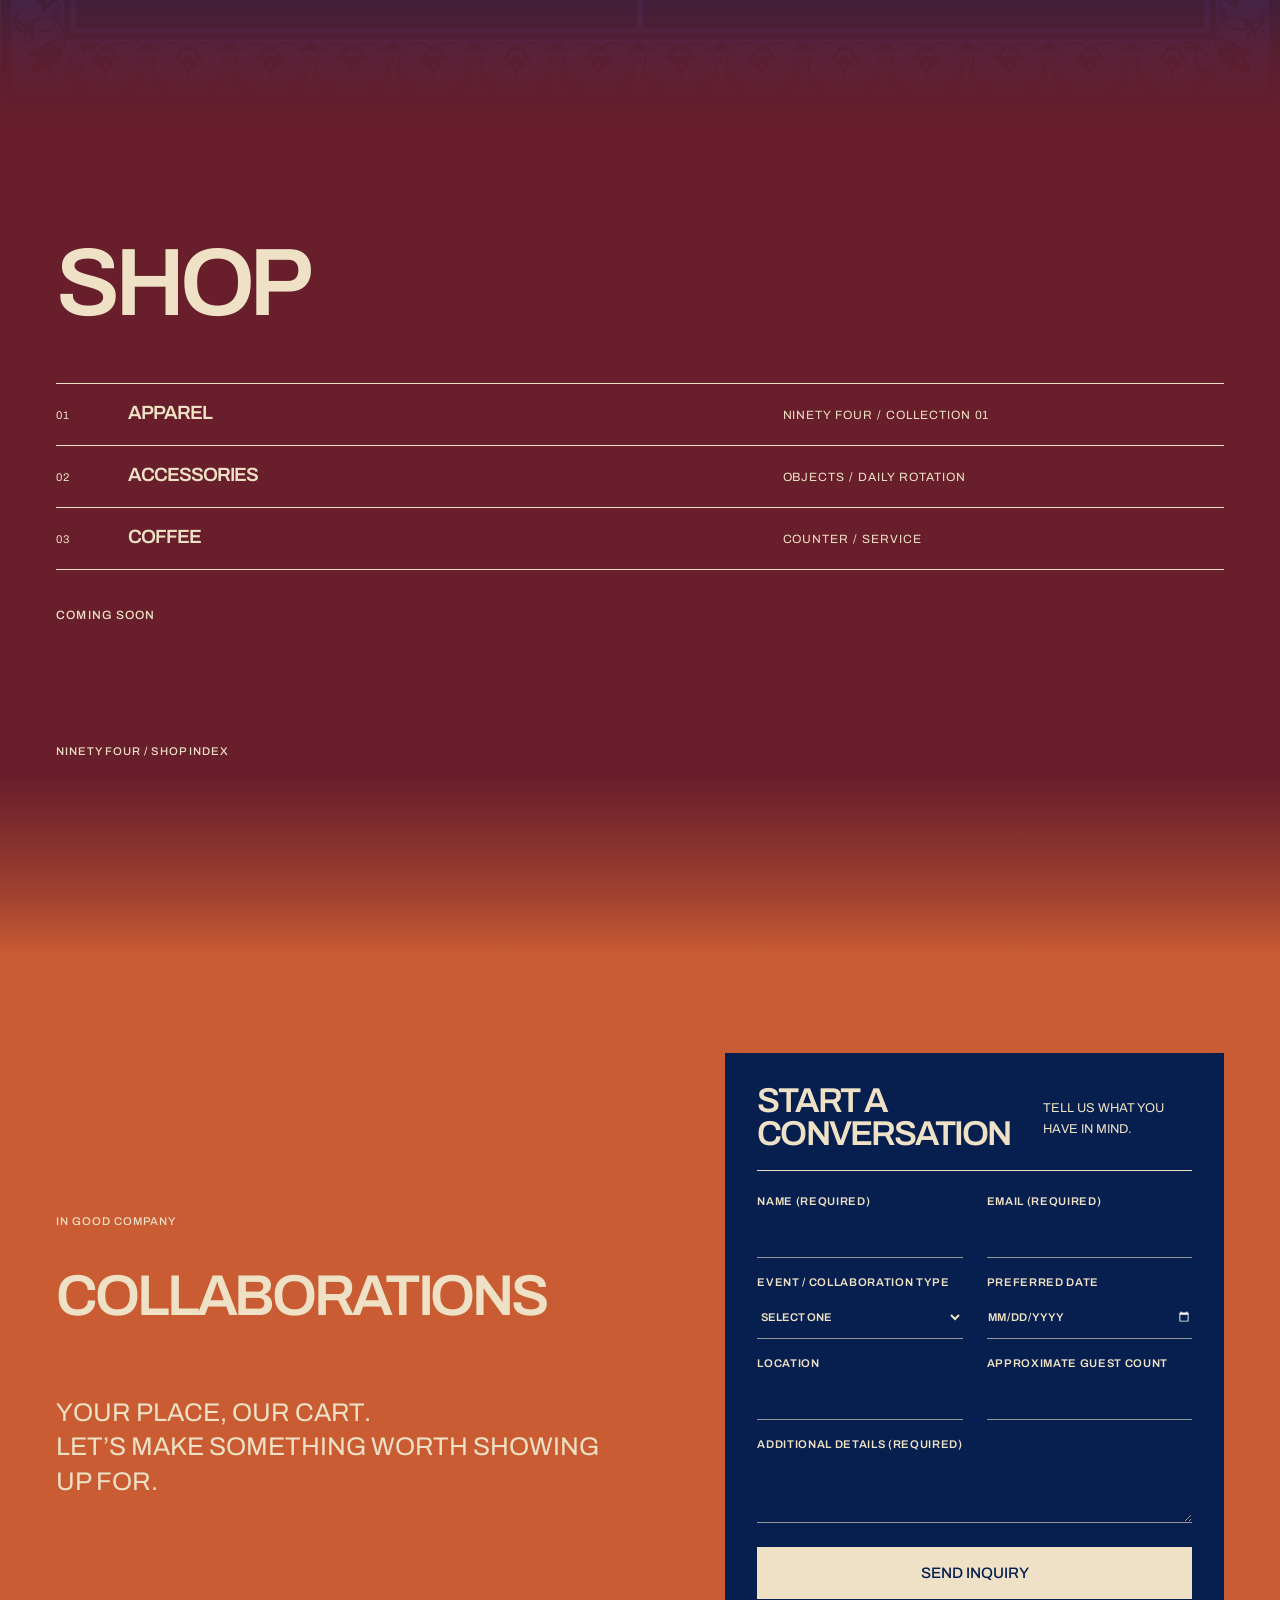
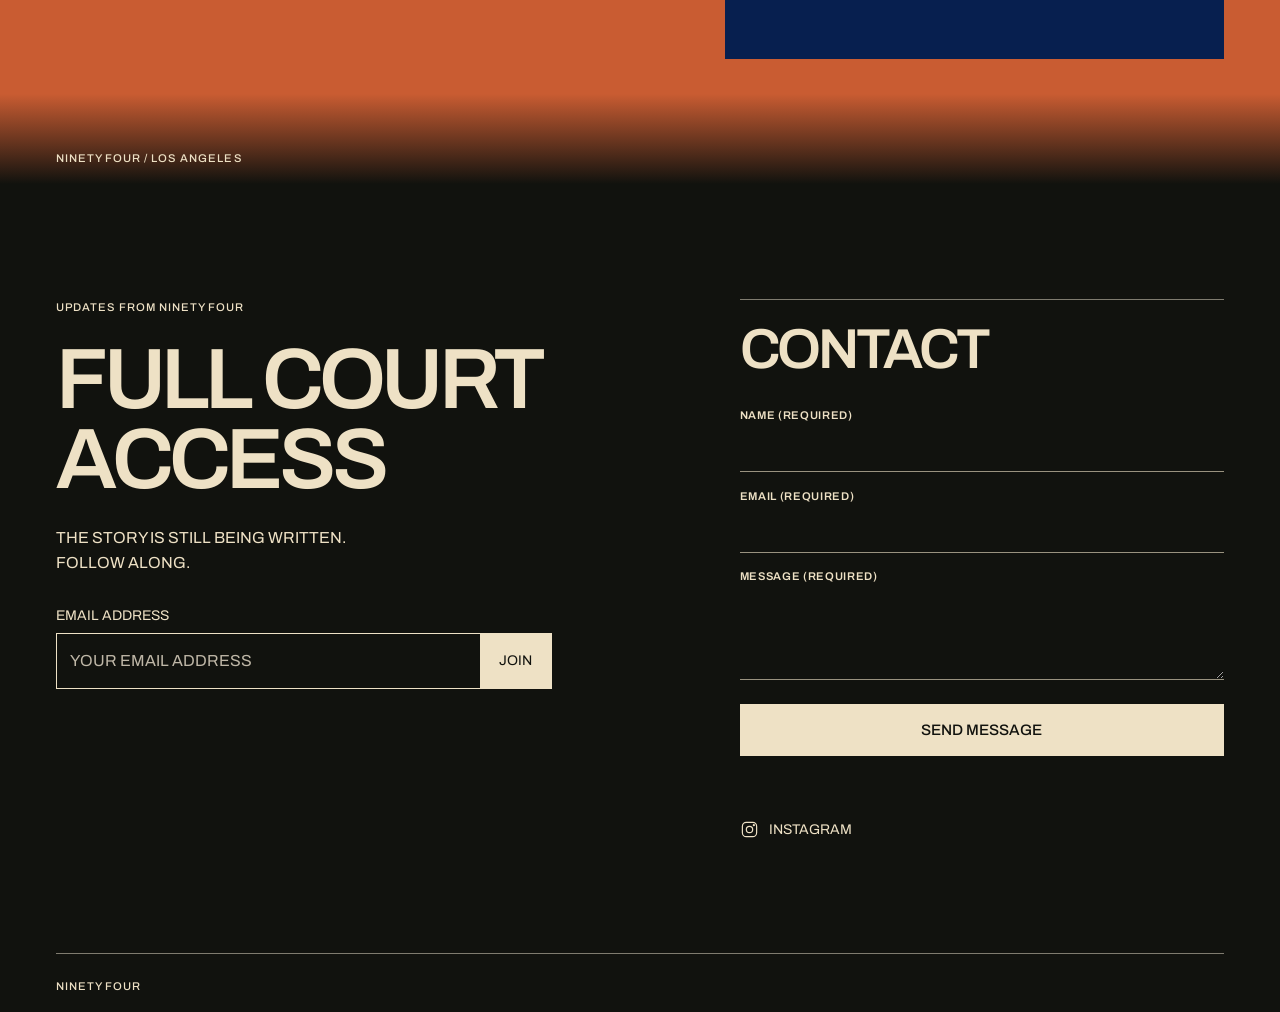
==== commit 0e79fd4d: "Remove newsletter confirmation helper copy" ====
--- a/public/index.html
+++ b/public/index.html
@@ -21,7 +21,7 @@
     <link rel="preconnect" href="https://fonts.googleapis.com" />
     <link rel="preconnect" href="https://fonts.gstatic.com" crossorigin />
     <link href="https://fonts.googleapis.com/css2?family=Archivo:wdth,wght@100,400;100,500;100,600;100,700;100,800&amp;display=swap" rel="stylesheet" />
-    <link rel="stylesheet" href="./styles.css?v=backend-forms-20260920" />
+    <link rel="stylesheet" href="./styles.css?v=contact-helper-cleanup-20260920" />
     <script src="./script.js?v=backend-forms-20260920" defer></script>
   </head>
   <body>
@@ -135,10 +135,9 @@
               <form class="newsletter-form" data-newsletter-form novalidate>
                 <label for="newsletter-email">Email address</label>
                 <div class="newsletter-fields">
-                  <input id="newsletter-email" name="email" type="email" inputmode="email" autocomplete="email" placeholder="Your email address" aria-describedby="newsletter-note newsletter-status" required />
+                  <input id="newsletter-email" name="email" type="email" inputmode="email" autocomplete="email" placeholder="Your email address" aria-describedby="newsletter-status" required />
                   <button type="submit">Join</button>
                 </div>
-                <p class="newsletter-note" id="newsletter-note">We&rsquo;ll send you an email to confirm your subscription. Unsubscribe anytime.</p>
                 <p class="newsletter-status" id="newsletter-status" data-newsletter-status role="status" aria-live="polite"></p>
               </form>
             </div>
--- a/public/styles.css
+++ b/public/styles.css
@@ -150,7 +150,6 @@
 .newsletter-fields input[aria-invalid="true"] { outline: 2px solid #f29a80; outline-offset: -2px; }
 .newsletter-fields button { min-height: 54px; padding: .8rem 1.2rem; border: 0; border-radius: 0; background: var(--cream); color: var(--ink); font-size: .875rem; text-transform: uppercase; }
 .newsletter-fields button:hover:not(:disabled) { background: var(--earth); color: var(--navy); }
-.newsletter-note { margin-top: .8rem; color: #bfb7a7; font-size: .8rem; }
 .newsletter-status { min-height: 1.6em; margin-top: .8rem; font-size: .875rem; }
 .newsletter-status[data-state="error"] { color: #f29a80; }
 .newsletter-status[data-state="success"] { color: #b9ddc5; }
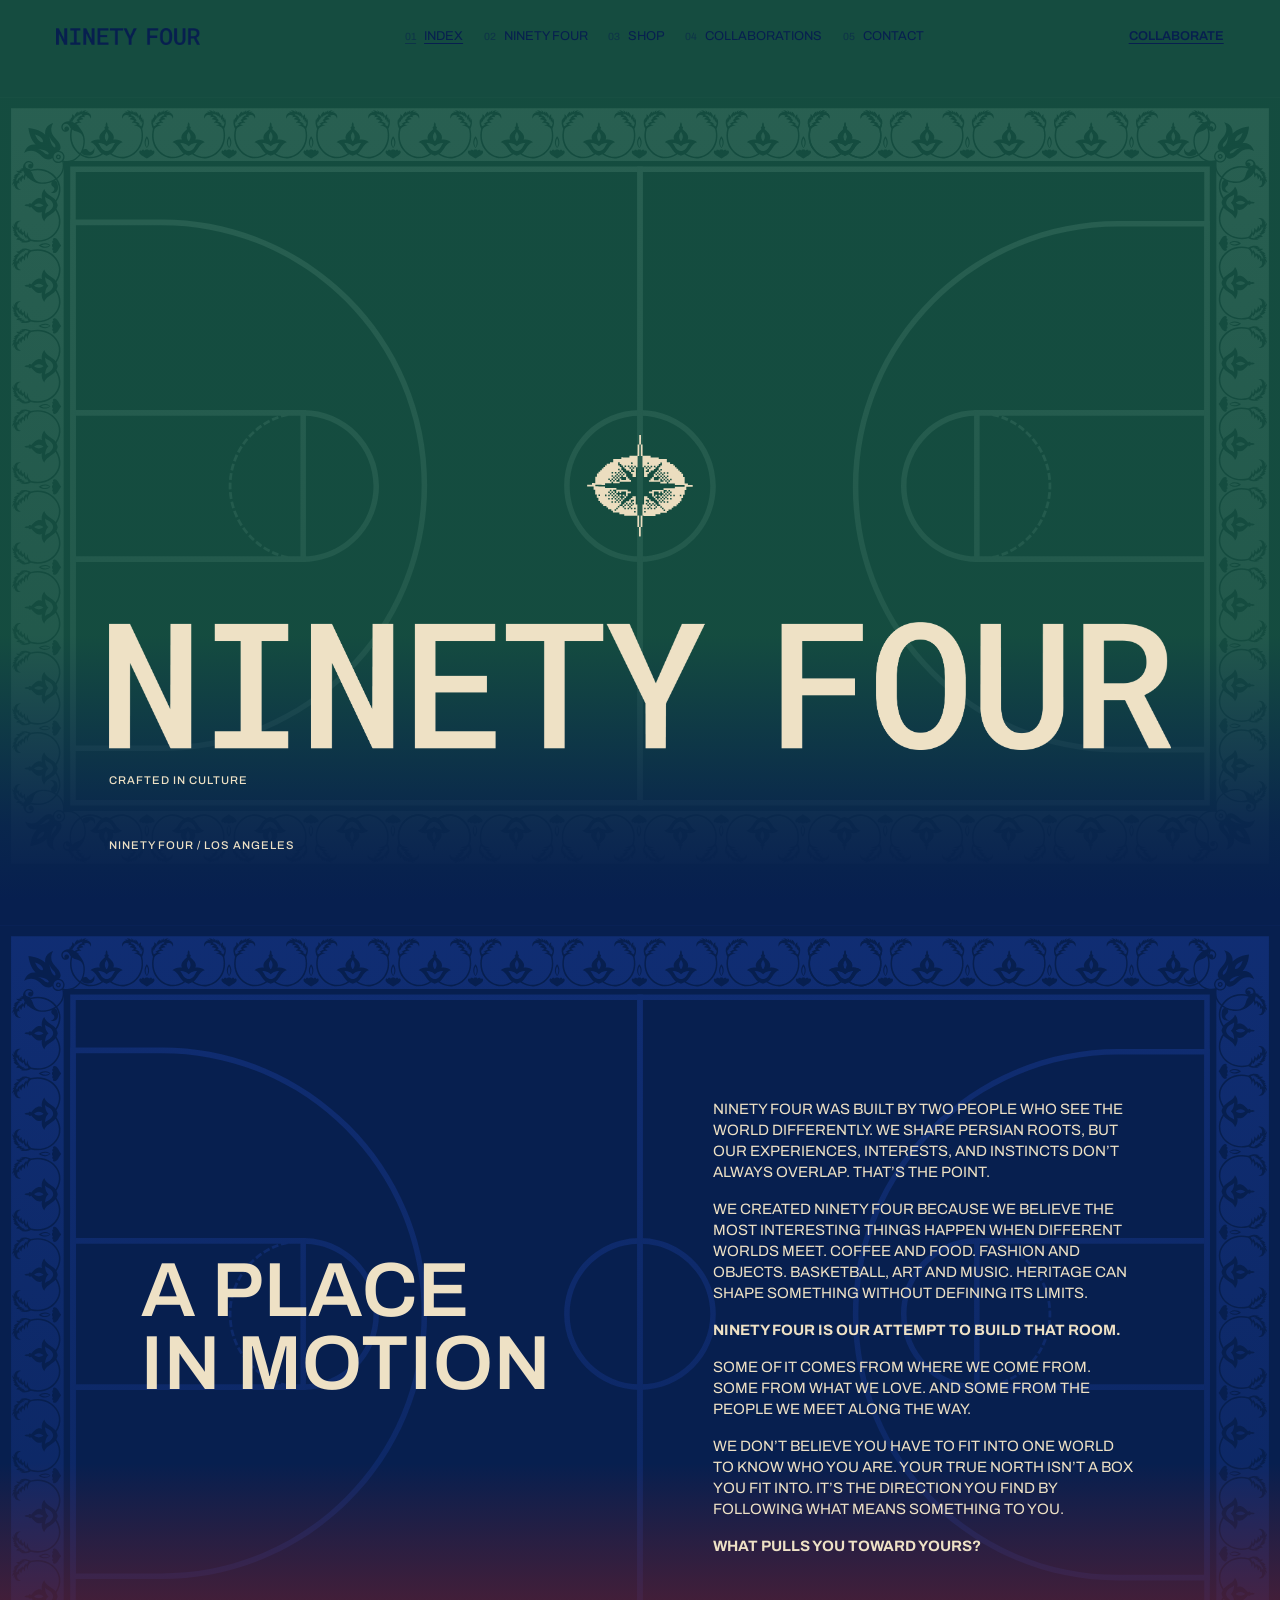
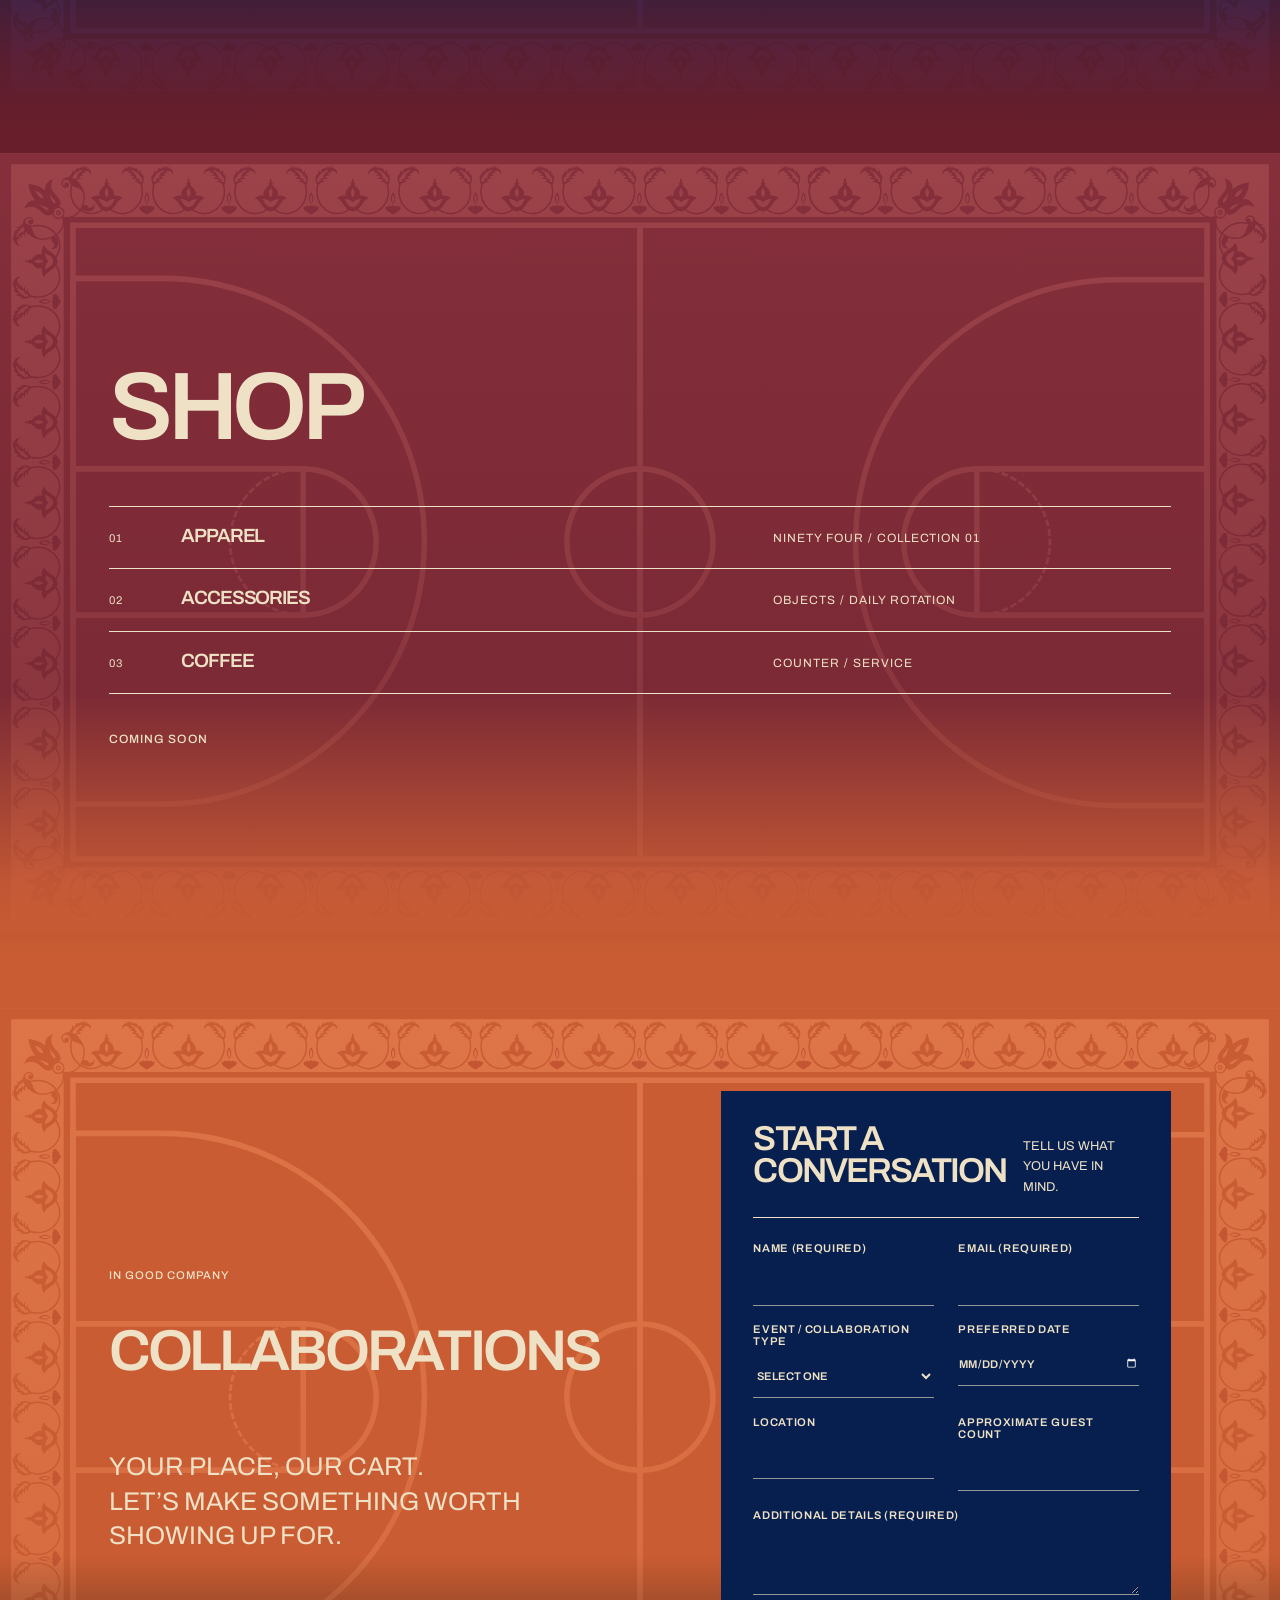
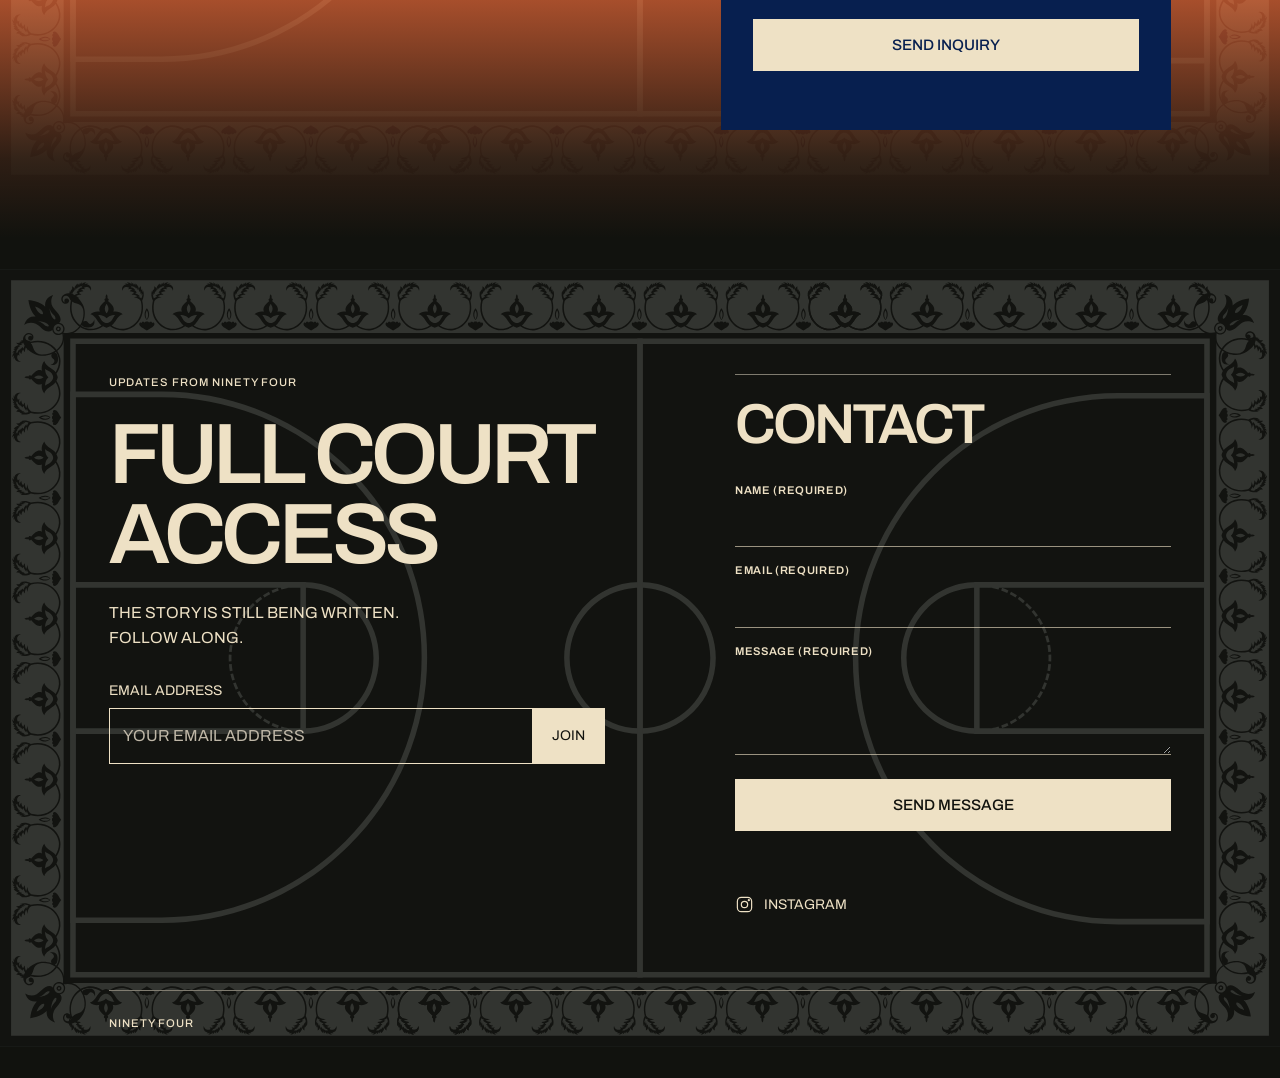
==== commit 6b5cc1f1: "Finalize five-court visual system" ====
--- a/public/index.html
+++ b/public/index.html
@@ -20,8 +20,9 @@
     <title>Ninety Four | Coffee &amp; Events</title>
     <link rel="preconnect" href="https://fonts.googleapis.com" />
     <link rel="preconnect" href="https://fonts.gstatic.com" crossorigin />
+    <link rel="preload" as="image" href="./assets/court-green.svg" fetchpriority="high" />
     <link href="https://fonts.googleapis.com/css2?family=Archivo:wdth,wght@100,400;100,500;100,600;100,700;100,800&amp;display=swap" rel="stylesheet" />
-    <link rel="stylesheet" href="./styles.css?v=contact-helper-cleanup-20260920" />
+    <link rel="stylesheet" href="./styles.css?v=transition-label-cleanup-20260929" />
     <script src="./script.js?v=backend-forms-20260920" defer></script>
   </head>
   <body>
@@ -51,7 +52,9 @@
       </div>
     </header>
     <main>
-      <section class="chapter chapter-landing" id="chapter-01" aria-labelledby="landing-title" data-chapter tabindex="-1">
+      <section class="chapter court-page court-page--green chapter-landing" id="chapter-01" aria-labelledby="landing-title" data-chapter tabindex="-1">
+        <div class="court-artwork" aria-hidden="true"><img src="./assets/court-green.svg" width="828" height="503" loading="eager" fetchpriority="high" decoding="async" alt="" /></div>
+        <div class="court-emblem-layer" aria-hidden="true"><div class="court-emblem"></div></div>
         <div class="chapter-content landing-content">
           <div class="hero-copy">
             <h1 id="landing-title"><span class="visually-hidden">Ninety Four</span><span class="index-logo" aria-hidden="true"></span></h1>
@@ -61,8 +64,8 @@
         </div>
       </section>
 
-      <section class="chapter chapter-about" id="chapter-02" aria-labelledby="about-title" data-chapter tabindex="-1">
-        <div class="court-artwork" aria-hidden="true"><img src="./assets/RUG PATTERN SIGNAGE.png" width="3451" height="2095" loading="lazy" decoding="async" alt="" /></div>
+      <section class="chapter court-page court-page--blue chapter-about" id="chapter-02" aria-labelledby="about-title" data-chapter tabindex="-1">
+        <div class="court-artwork" aria-hidden="true"><img src="./assets/court-blue.svg" width="828" height="503" loading="lazy" decoding="async" alt="" /></div>
         <div class="chapter-content about-content">
           <div class="about-layout">
             <div class="about-heading"><h2 id="about-title">A place<br />in motion</h2></div>
@@ -78,7 +81,8 @@
         </div>
       </section>
 
-      <section class="chapter chapter-shop" id="chapter-03" aria-labelledby="shop-title" data-chapter tabindex="-1">
+      <section class="chapter court-page court-page--red chapter-shop" id="chapter-03" aria-labelledby="shop-title" data-chapter tabindex="-1">
+        <div class="court-artwork" aria-hidden="true"><img src="./assets/court-red.svg" width="828" height="503" loading="lazy" decoding="async" alt="" /></div>
         <div class="chapter-content shop-content">
           <div class="shop-layout">
             <h2 id="shop-title">Shop</h2>
@@ -89,11 +93,11 @@
             </div>
             <p class="shop-status">Coming soon</p>
           </div>
-          <div class="chapter-footer"><p>Ninety Four / Shop index</p></div>
         </div>
       </section>
 
-      <section class="chapter chapter-collaborations" id="chapter-04" aria-labelledby="collaborations-title" data-chapter tabindex="-1">
+      <section class="chapter court-page court-page--orange chapter-collaborations" id="chapter-04" aria-labelledby="collaborations-title" data-chapter tabindex="-1">
+        <div class="court-artwork" aria-hidden="true"><img src="./assets/court-orange.svg" width="828" height="503" loading="lazy" decoding="async" alt="" /></div>
         <div class="chapter-content collaborations-content">
           <div class="collaborations-layout">
             <div class="collaborations-intro">
@@ -121,11 +125,11 @@
               <p class="form-status" data-collaboration-form-status role="status" aria-live="polite"></p>
             </form>
           </div>
-          <div class="chapter-footer"><p>Ninety Four / Los Angeles</p></div>
         </div>
       </section>
 
-      <section class="chapter chapter-contact" id="chapter-05" aria-labelledby="contact-title" data-chapter tabindex="-1">
+      <section class="chapter court-page court-page--black chapter-contact" id="chapter-05" aria-labelledby="contact-title" data-chapter tabindex="-1">
+        <div class="court-artwork" aria-hidden="true"><img src="./assets/court-black.svg" width="828" height="503" loading="lazy" decoding="async" alt="" /></div>
         <div class="chapter-content contact-content">
           <div class="contact-layout">
             <div class="newsletter-panel" id="newsletter" tabindex="-1" aria-labelledby="newsletter-title">
--- a/public/styles.css
+++ b/public/styles.css
@@ -64,6 +64,17 @@
 
 .chapter { position: relative; min-height: calc(100svh - var(--header-height)); isolation: isolate; }
 .chapter-content { position: relative; display: flex; flex-direction: column; min-height: inherit; padding: 2rem var(--gutter) 1rem; }
+.court-page { --court-safe-inline: clamp(5.5rem, 8.5vw, 9rem); --court-safe-block: clamp(4.5rem, 8vh, 6.5rem); min-height: max(calc(100svh - var(--header-height)), calc(100vw * 2095 / 3451)); overflow: hidden; }
+.court-page > .chapter-content { z-index: 2; padding: var(--court-safe-block) var(--court-safe-inline) clamp(2.5rem, 5vh, 4rem); }
+.court-artwork { position: absolute; z-index: 0; inset: 0; overflow: hidden; pointer-events: none; }
+.court-artwork img { width: 100%; height: 100%; max-width: none; object-fit: contain; object-position: center; }
+.court-emblem-layer { position: absolute; z-index: 2; inset: 0; overflow: hidden; pointer-events: none; }
+.court-emblem { position: absolute; top: 50%; left: 50%; width: 8.29%; aspect-ratio: 1228.75 / 1186.3; background: #EBDDBF; -webkit-mask: url("./assets/compass-emblem.svg") center / contain no-repeat; mask: url("./assets/compass-emblem.svg") center / contain no-repeat; transform: translate(-50%, -50%); }
+.court-page--green { --court-color-current: 21 76 64; --court-color-next: 7 31 79; }
+.court-page--blue { --court-color-current: 7 31 79; --court-color-next: 104 30 43; }
+.court-page--red { --court-color-current: 104 30 43; --court-color-next: 201 92 50; }
+.court-page--orange { --court-color-current: 201 92 50; --court-color-next: 17 18 14; }
+.court-page:not(.court-page--black)::after { content: ""; position: absolute; z-index: 1; inset: 0; pointer-events: none; background: linear-gradient(180deg, rgb(var(--court-color-current) / .24) 0%, rgb(var(--court-color-current) / .5) 68%, rgb(var(--court-color-next) / .84) 91%, rgb(var(--court-color-next)) 100%); }
 .eyebrow, .chapter-footer, .menu-caption { font-size: .7rem; line-height: 1.5; font-weight: 500; letter-spacing: .09em; text-transform: uppercase; }
 .chapter-footer { margin-top: auto; padding-top: 1.5rem; }
 .text-link { display: inline-flex; align-items: center; width: fit-content; min-height: 48px; border-bottom: 1px solid currentColor; font-size: .875rem; font-weight: 500; text-decoration: none; }
@@ -72,28 +83,21 @@
 .button-link:hover { background: var(--ink); }
 
 .chapter-landing { color: var(--cream); background: var(--green); }
-.chapter-landing::after { content: ""; position: absolute; z-index: 0; right: 0; bottom: 0; left: 0; height: clamp(4rem, 10vh, 7rem); pointer-events: none; background: linear-gradient(180deg, transparent 0%, var(--navy) 100%); }
-.landing-content { z-index: 1; }
 .hero-copy { margin-top: auto; padding-top: clamp(14rem, 32svh, 24rem); }
-.landing-content h1 { width: min(100%, 70rem); margin-bottom: 1.4rem; }
+.landing-content h1 { position: relative; z-index: 1; width: min(100%, 70rem); margin-bottom: 1.4rem; color: var(--cream); }
 .landing-content .chapter-footer { margin-top: 2rem; padding-top: 1rem; }
 
-.chapter-about { --court-safe-inline: clamp(5.5rem, 8.5vw, 9rem); --court-safe-block: clamp(4.5rem, 8vh, 6.5rem); min-height: max(calc(100svh - var(--header-height)), calc(100vw * 2095 / 3451)); overflow: hidden; background: var(--navy); color: var(--cream); }
-.chapter-about::after { content: ""; position: absolute; z-index: 1; inset: 0; pointer-events: none; background: linear-gradient(180deg, rgba(7,31,79,.24) 0%, rgba(7,31,79,.5) 68%, rgba(104,30,43,.84) 91%, var(--color-burgundy) 100%); }
+.chapter-about { background: var(--navy); color: var(--cream); }
 .about-content { z-index: 2; padding: var(--court-safe-block) var(--court-safe-inline) clamp(2.5rem, 5vh, 4rem); }
 .about-layout { display: grid; grid-template-columns: minmax(0, 1fr) minmax(0, 1fr); align-items: center; gap: clamp(3.5rem, 6vw, 7rem); margin: auto 0; padding: clamp(1.5rem, 3vh, 2.5rem) 0; }
 .about-heading { padding-left: clamp(1rem, 2.5vw, 2.75rem); }
 .about-heading h2 { margin-bottom: 0; font-size: clamp(3rem, 6vw, 6.5rem); line-height: .94; letter-spacing: .012em; }
-.court-artwork { position: absolute; z-index: 0; inset: 0; overflow: hidden; }
-.court-artwork img { width: 100%; height: 100%; max-width: none; object-fit: contain; object-position: center; }
 .about-story { justify-self: center; width: min(100%, 47ch); }
 .about-story p { margin-bottom: 1rem; font-size: clamp(.9375rem, 1vw, 1rem); font-weight: 400; line-height: 1.4; }
 .about-story p:last-child { margin-bottom: 0; }
 .about-story .lead { letter-spacing: 0; }
 .about-story strong { font-weight: 700; }
-.chapter-shop { --shop-transition-height: clamp(7.5rem, 14vw, 12.5rem); overflow: hidden; background: var(--color-burgundy); color: var(--cream); }
-.chapter-shop::after { content: ""; position: absolute; z-index: 0; right: 0; bottom: 0; left: 0; height: var(--shop-transition-height); pointer-events: none; background: linear-gradient(180deg, var(--color-burgundy) 0%, color-mix(in srgb, var(--color-burgundy) 75%, var(--earth)) 30%, color-mix(in srgb, var(--color-burgundy) 50%, var(--earth)) 58%, color-mix(in srgb, var(--color-burgundy) 25%, var(--earth)) 80%, var(--earth) 100%); }
-.shop-content { z-index: 1; padding-bottom: calc(1rem + var(--shop-transition-height)); }
+.chapter-shop { background: var(--color-burgundy); color: var(--cream); }
 .shop-layout { margin: auto 0; padding: clamp(3rem, 7vh, 6rem) 0; }
 .shop-layout > h2 { margin-bottom: clamp(2.5rem, 6vh, 5rem); }
 .shop-index { border-top: 1px solid currentColor; }
@@ -103,8 +107,6 @@
 .shop-category p { font-size: .75rem; letter-spacing: .08em; text-transform: uppercase; }
 .shop-status { margin-top: clamp(2rem, 4vh, 3.5rem); font-size: .75rem; font-weight: 500; letter-spacing: .09em; }
 .chapter-collaborations { overflow: hidden; background: var(--earth); color: var(--cream); }
-.chapter-collaborations::after { content: ""; position: absolute; z-index: 0; right: 0; bottom: 0; left: 0; height: clamp(4rem, 10vh, 7rem); pointer-events: none; background: linear-gradient(180deg, transparent, var(--ink)); }
-.collaborations-content { z-index: 1; }
 .collaborations-layout { display: grid; grid-template-columns: 1fr .86fr; align-items: center; gap: clamp(3rem, 7vw, 8rem); margin: auto 0; padding: clamp(3rem, 7vh, 6rem) 0; }
 .collaborations-intro > .eyebrow { margin-bottom: 2.5rem; }
 .collaborations-intro h2 { margin-bottom: clamp(3rem, 8vh, 6rem); font-size: clamp(2rem, 4.5vw, 5rem); white-space: nowrap; }
@@ -194,17 +196,19 @@
   .landing-content h1 { margin-bottom: 1rem; }
   .landing-content .chapter-footer { margin-top: 1.25rem; }
   .about-layout, .shop-layout, .collaborations-layout, .contact-layout { grid-template-columns: 1fr; gap: 2rem; margin: 0; padding: 2.5rem 0; }
-  .chapter-about { --court-safe-inline: clamp(2rem, 9vw, 2.75rem); --court-safe-block: clamp(2.5rem, 11vw, 3rem); min-height: calc(100vw * 3451 / 2095); }
+  .court-page { --court-safe-inline: clamp(2rem, 9vw, 2.75rem); --court-safe-block: clamp(2.5rem, 11vw, 3rem); }
+  .court-page > .chapter-content { padding: var(--court-safe-block) var(--court-safe-inline) clamp(2rem, 8vw, 2.5rem); }
+  .chapter-about { min-height: calc(100vw * 3451 / 2095); }
   .about-content { padding: var(--court-safe-block) var(--court-safe-inline) clamp(2rem, 8vw, 2.5rem); }
   .about-layout { display: flex; flex: 1; flex-direction: column; justify-content: center; gap: clamp(1.5rem, 3.5vh, 2rem); padding: clamp(.75rem, 2.5vh, 1.25rem) 0; }
   .about-heading { display: contents; }
   .about-heading h2 { margin-bottom: 0; font-size: clamp(2.1rem, 9vw, 2.65rem); line-height: .96; letter-spacing: .015em; }
   .about-story { width: calc(100% - clamp(3rem, 12vw, 4rem)); max-width: 15rem; margin-inline: auto; }
   .about-story p { margin-bottom: .45rem; font-size: clamp(.65625rem, 2.75vw, .71875rem); line-height: 1.36; }
-  .chapter-about::after { background: linear-gradient(180deg, rgba(7,31,79,.32) 0%, rgba(7,31,79,.68) 70%, rgba(104,30,43,.9) 91%, var(--color-burgundy) 100%); }
+  .court-page:not(.court-page--black)::after { background: linear-gradient(180deg, rgb(var(--court-color-current) / .32) 0%, rgb(var(--court-color-current) / .68) 70%, rgb(var(--court-color-next) / .9) 91%, rgb(var(--court-color-next)) 100%); }
   .court-artwork img { position: absolute; top: 50%; left: 50%; width: 164.73%; height: auto; object-fit: contain; transform: translate(-50%, -50%) rotate(90deg); }
+  .court-emblem { width: 13.66vw; }
   .shop-layout > h2 { margin-bottom: 2.5rem; }
-  .chapter-shop { --shop-transition-height: clamp(5rem, 24vw, 7.5rem); }
   .shop-category { grid-template-columns: 2rem 1fr; gap: .5rem 1rem; padding: 1.1rem 0; }
   .shop-category h3 { font-size: clamp(.95rem, 4vw, 1.15rem); }
   .shop-category p { grid-column: 2; }
@@ -226,6 +230,17 @@
   .newsletter-fields button { padding: .75rem; }
 }
 
+@media (max-width: 767px) and (orientation: portrait) {
+  .court-page:not(.chapter-about) { display: grid; min-height: calc(100svh - var(--header-height)); overflow: clip; }
+  .court-page:not(.chapter-about) > .court-artwork,
+  .court-page:not(.chapter-about) > .court-emblem-layer,
+  .court-page:not(.chapter-about) > .chapter-content { grid-area: 1 / 1; }
+  .court-page:not(.chapter-about) > .court-artwork,
+  .court-page:not(.chapter-about) > .court-emblem-layer { position: sticky; top: var(--header-height); align-self: start; width: 100%; height: calc(100svh - var(--header-height)); }
+  .court-page:not(.chapter-about) > .court-artwork img { position: absolute; top: 50%; left: 50%; width: min(calc(100svh - var(--header-height)), calc(100vw * 3451 / 2095)); height: auto; transform: translate(-50%, -50%) rotate(90deg); }
+  .court-page:not(.chapter-about) > .chapter-content { width: min(100%, calc((100svh - var(--header-height)) * 2095 / 3451)); margin-inline: auto; }
+}
+
 @media (max-width: 370px) {
   :root { --gutter: 1rem; }
   .wordmark { width: 6.4rem; }
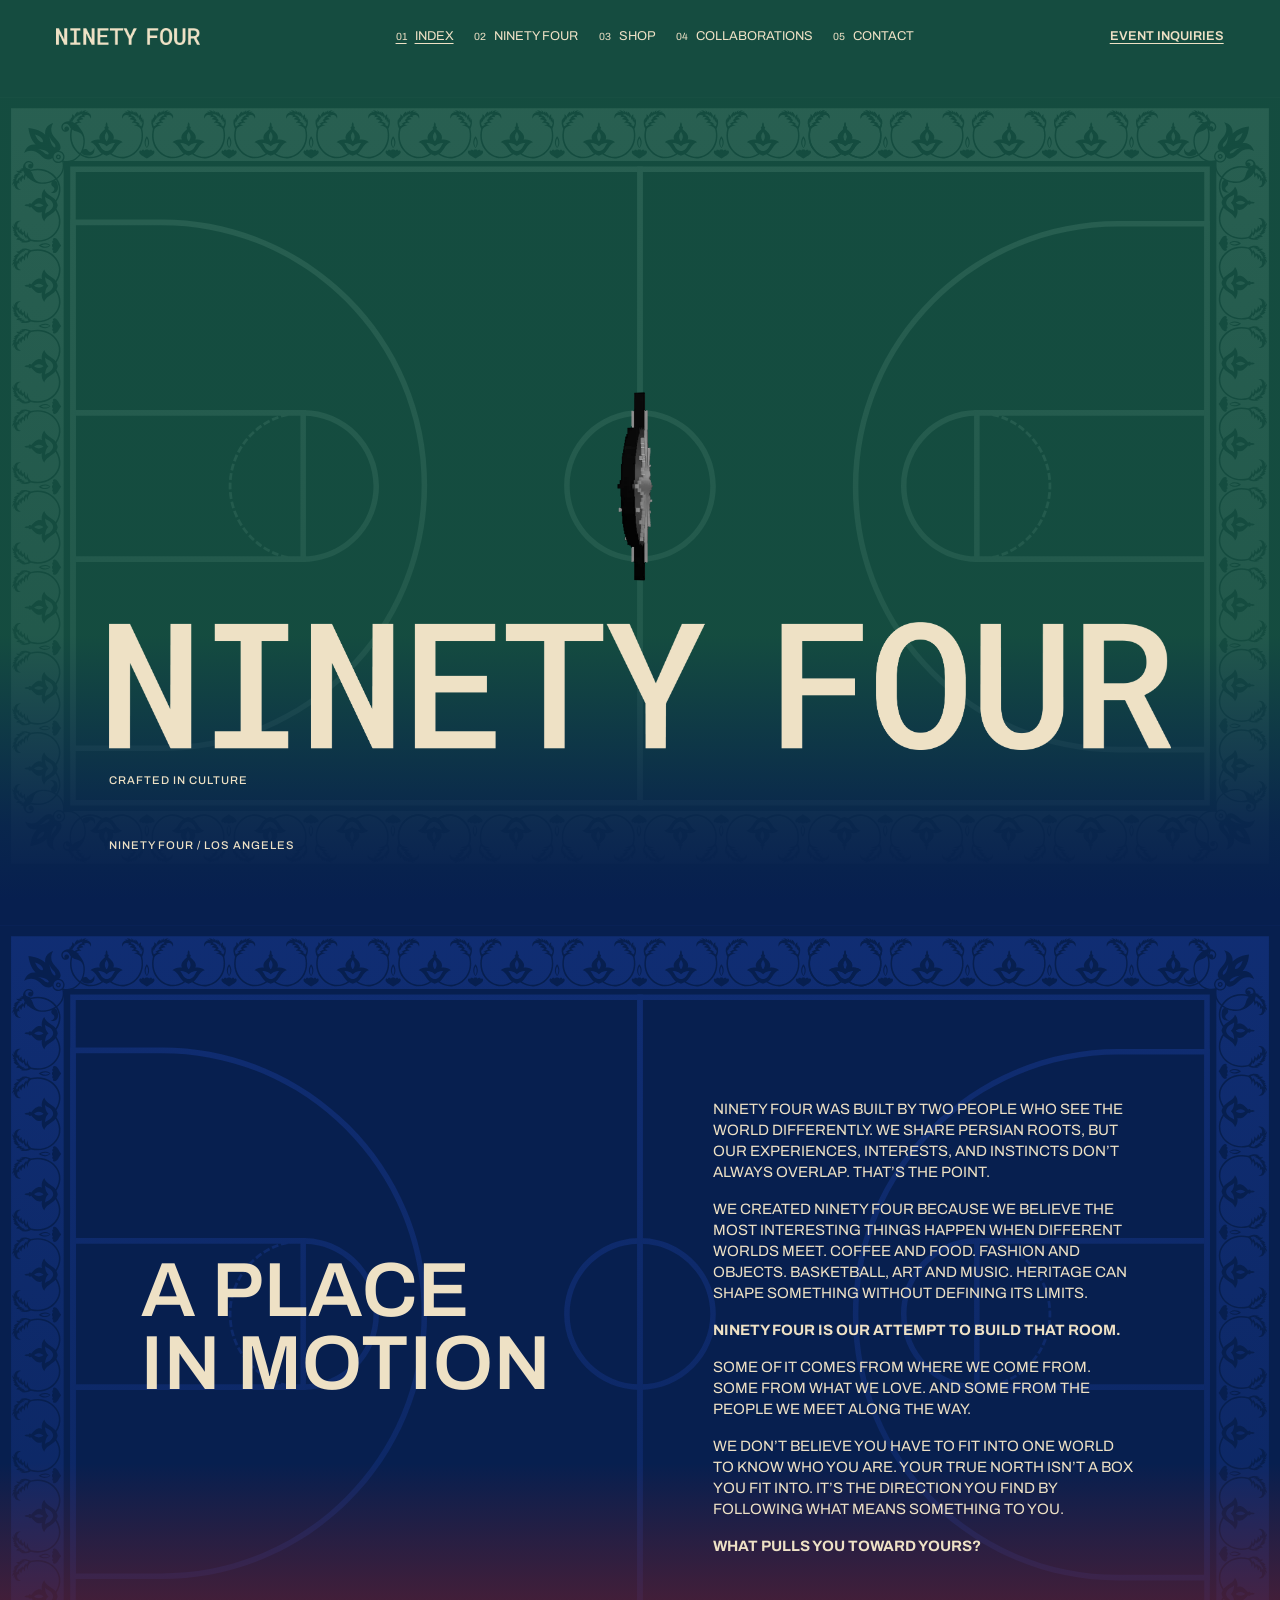
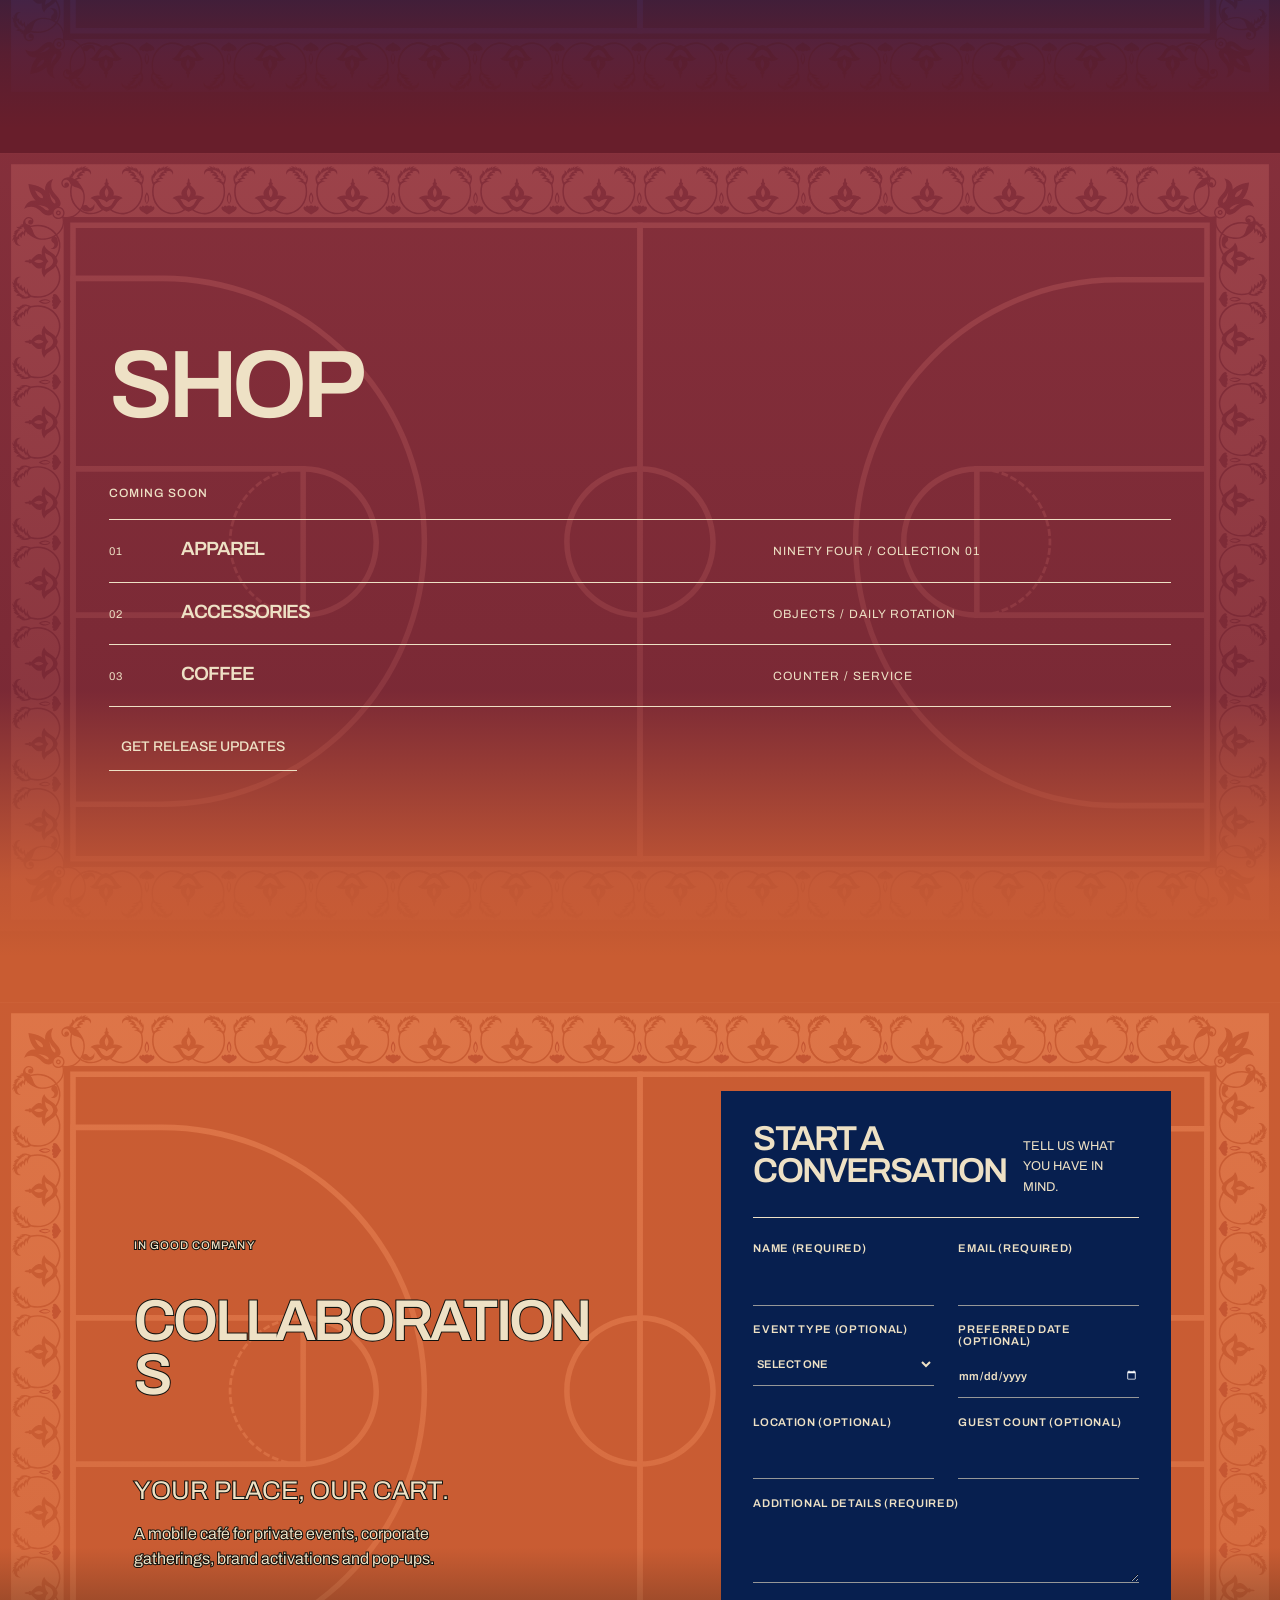
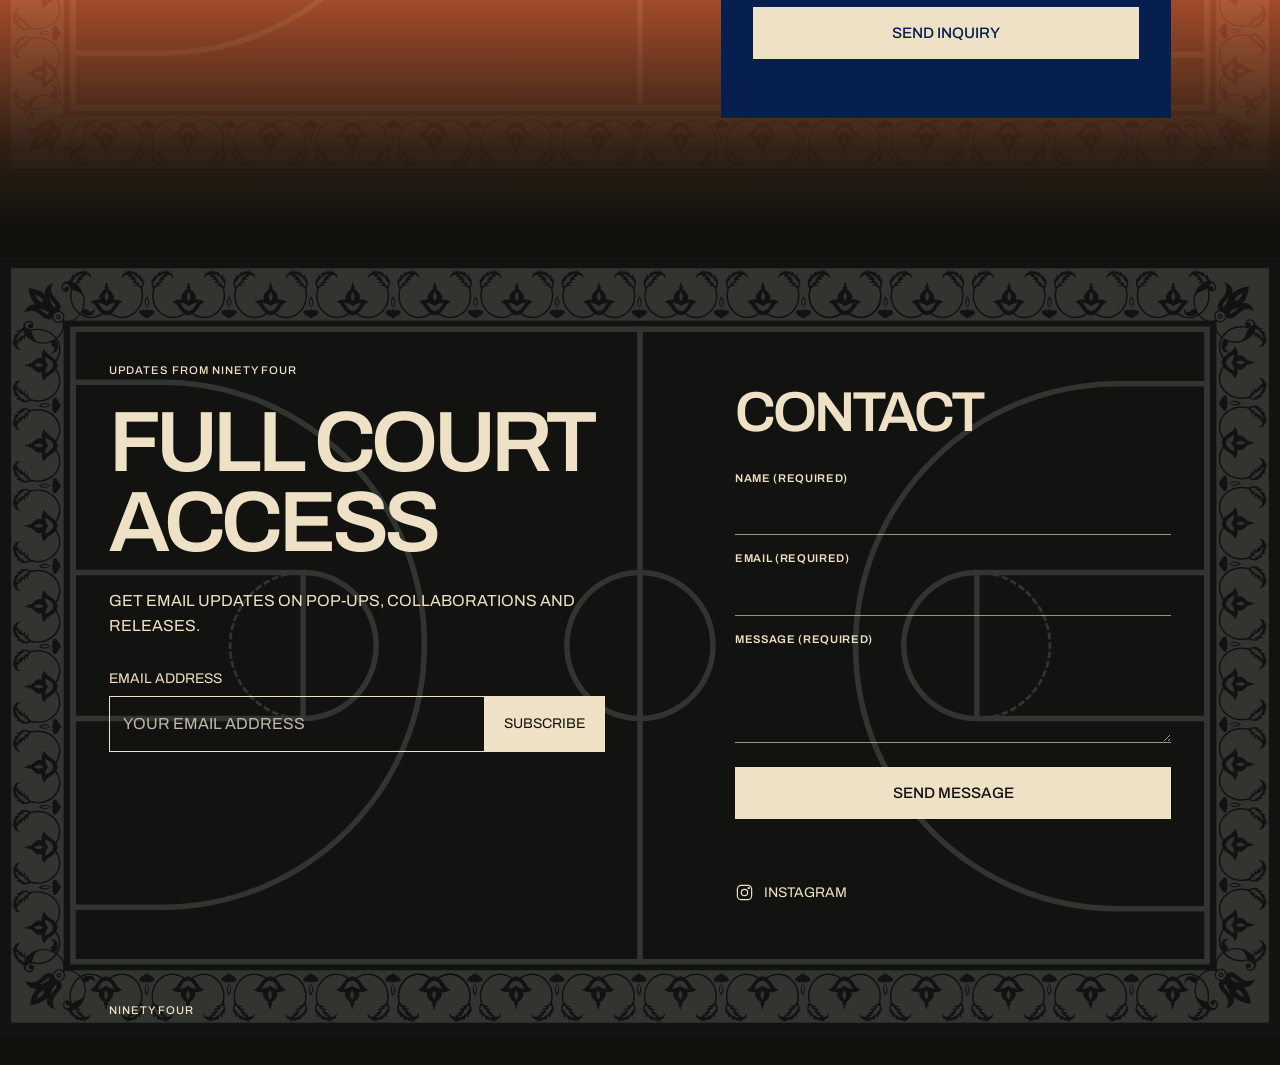
==== commit 7f63acd3: "Publish accessibility and spinning compass updates" ====
--- a/public/index.html
+++ b/public/index.html
@@ -4,7 +4,7 @@
     <meta charset="UTF-8" />
     <meta name="viewport" content="width=device-width, initial-scale=1.0" />
     <meta name="theme-color" content="#071f4f" />
-    <meta name="description" content="Ninety Four is a Los Angeles world of coffee, food, fashion, objects, basketball, music, art, design, and hospitality." />
+    <meta name="description" content="Ninety Four is a Los Angeles creative brand and mobile café for private events, corporate gatherings, brand activations and pop-ups." />
     <meta property="og:type" content="website" />
     <meta property="og:url" content="https://ninetyfourla.com/" />
     <meta property="og:title" content="Ninety Four" />
@@ -22,8 +22,8 @@
     <link rel="preconnect" href="https://fonts.gstatic.com" crossorigin />
     <link rel="preload" as="image" href="./assets/court-green.svg" fetchpriority="high" />
     <link href="https://fonts.googleapis.com/css2?family=Archivo:wdth,wght@100,400;100,500;100,600;100,700;100,800&amp;display=swap" rel="stylesheet" />
-    <link rel="stylesheet" href="./styles.css?v=transition-label-cleanup-20260929" />
-    <script src="./script.js?v=backend-forms-20260920" defer></script>
+    <link rel="stylesheet" href="./styles.css?v=compass-beyond-circle" />
+    <script src="./script.js?v=compass-spin-20261115" defer></script>
   </head>
   <body>
     <a class="skip-link" href="#chapter-02">Skip introduction</a>
@@ -37,7 +37,7 @@
         <a class="chapter-link" href="#chapter-05" data-chapter-link="chapter-05"><span>05</span> Contact</a>
       </nav>
       <div class="header-actions">
-        <a class="header-inquiry" href="#collaboration-inquiry">Collaborate</a>
+        <a class="header-inquiry" href="#collaboration-inquiry">Event inquiries</a>
         <details class="mobile-menu">
           <summary>Chapters<span class="menu-symbol" aria-hidden="true"></span></summary>
           <nav class="chapter-nav mobile-nav" aria-label="Mobile chapters">
@@ -54,7 +54,9 @@
     <main>
       <section class="chapter court-page court-page--green chapter-landing" id="chapter-01" aria-labelledby="landing-title" data-chapter tabindex="-1">
         <div class="court-artwork" aria-hidden="true"><img src="./assets/court-green.svg" width="828" height="503" loading="eager" fetchpriority="high" decoding="async" alt="" /></div>
-        <div class="court-emblem-layer" aria-hidden="true"><div class="court-emblem"></div></div>
+        <div class="court-emblem-layer" aria-hidden="true" data-spin-src="./assets/compass-spin.webp">
+          <div class="court-emblem"></div>
+        </div>
         <div class="chapter-content landing-content">
           <div class="hero-copy">
             <h1 id="landing-title"><span class="visually-hidden">Ninety Four</span><span class="index-logo" aria-hidden="true"></span></h1>
@@ -86,12 +88,13 @@
         <div class="chapter-content shop-content">
           <div class="shop-layout">
             <h2 id="shop-title">Shop</h2>
+            <p class="shop-status">Coming soon</p>
             <div class="shop-index" aria-label="Shop categories">
               <div class="shop-category"><span>01</span><h3>Apparel</h3><p>Ninety Four / Collection 01</p></div>
               <div class="shop-category"><span>02</span><h3>Accessories</h3><p>Objects / Daily rotation</p></div>
               <div class="shop-category"><span>03</span><h3>Coffee</h3><p>Counter / Service</p></div>
             </div>
-            <p class="shop-status">Coming soon</p>
+            <a class="text-link shop-updates" href="#newsletter">Get release updates</a>
           </div>
         </div>
       </section>
@@ -103,26 +106,27 @@
             <div class="collaborations-intro">
               <p class="eyebrow">In good company</p>
               <h2 id="collaborations-title">Collaborations</h2>
-              <p class="collaboration-lead">Your place, our cart.<br />Let&rsquo;s make something worth showing up for.</p>
+              <p class="collaboration-lead">Your place, our cart.</p>
+              <p class="collaboration-offer">A mobile café for private events, corporate gatherings, brand activations and pop-ups.</p>
             </div>
-            <form class="collaboration-form" id="collaboration-inquiry" data-collaboration-form novalidate>
+            <form class="collaboration-form" id="collaboration-inquiry" tabindex="-1" data-collaboration-form novalidate>
               <div class="form-heading">
                 <h3>Start a conversation</h3>
                 <p>Tell us what you have in mind.</p>
               </div>
               <div class="form-grid">
                 <label>Name (required)<input name="name" type="text" autocomplete="name" maxlength="100" required /></label>
-                <label>Email (required)<input name="email" type="email" inputmode="email" autocomplete="email" maxlength="254" required /></label>
-                <label>Event / collaboration type<select name="type"><option value="">Select one</option><option>Corporate event</option><option>Private event</option><option>Brand activation</option><option>Pop-up</option><option>Creative collaboration</option><option>Other</option></select></label>
-                <label>Preferred date<input name="date" type="date" /></label>
-                <label>Location<input name="location" type="text" autocomplete="street-address" maxlength="200" /></label>
-                <label>Approximate guest count<input name="guests" type="number" min="1" max="100000" inputmode="numeric" /></label>
+                <label>Email (required)<input name="email" type="email" inputmode="email" autocomplete="email" maxlength="254" aria-describedby="collaboration-status" required /></label>
+                <label>Event type (optional)<select name="type"><option value="">Select one</option><option>Corporate event</option><option>Private event</option><option>Brand activation</option><option>Pop-up</option><option>Creative collaboration</option><option>Other</option></select></label>
+                <label>Preferred date (optional)<input name="date" type="date" /></label>
+                <label>Location (optional)<input name="location" type="text" autocomplete="street-address" maxlength="200" /></label>
+                <label>Guest count (optional)<input name="guests" type="number" min="1" max="100000" inputmode="numeric" /></label>
                 <label class="form-details">Additional details (required)<textarea name="details" rows="4" maxlength="5000" required></textarea></label>
               </div>
               <label class="form-honeypot" aria-hidden="true">Website<input name="website" type="text" tabindex="-1" autocomplete="off" /></label>
               <input name="startedAt" type="hidden" />
               <button class="button-link" type="submit">Send inquiry</button>
-              <p class="form-status" data-collaboration-form-status role="status" aria-live="polite"></p>
+              <p class="form-status" id="collaboration-status" data-collaboration-form-status role="status"></p>
             </form>
           </div>
         </div>
@@ -135,12 +139,12 @@
             <div class="newsletter-panel" id="newsletter" tabindex="-1" aria-labelledby="newsletter-title">
               <p class="eyebrow">Updates from Ninety Four</p>
               <h2 id="newsletter-title">Full Court<br />Access</h2>
-              <p>The story is still being written.<br />Follow along.</p>
+              <p>Get email updates on pop-ups, collaborations and releases.</p>
               <form class="newsletter-form" data-newsletter-form novalidate>
                 <label for="newsletter-email">Email address</label>
                 <div class="newsletter-fields">
                   <input id="newsletter-email" name="email" type="email" inputmode="email" autocomplete="email" placeholder="Your email address" aria-describedby="newsletter-status" required />
-                  <button type="submit">Join</button>
+                  <button type="submit">Subscribe</button>
                 </div>
                 <p class="newsletter-status" id="newsletter-status" data-newsletter-status role="status" aria-live="polite"></p>
               </form>
@@ -150,13 +154,13 @@
               <form class="contact-form" data-contact-form novalidate>
                 <div class="form-grid">
                   <label>Name (required)<input name="name" type="text" autocomplete="name" maxlength="100" required /></label>
-                  <label>Email (required)<input name="email" type="email" inputmode="email" autocomplete="email" maxlength="254" required /></label>
+                  <label>Email (required)<input name="email" type="email" inputmode="email" autocomplete="email" maxlength="254" aria-describedby="contact-status" required /></label>
                   <label class="form-details">Message (required)<textarea name="message" rows="6" maxlength="5000" required></textarea></label>
                 </div>
                 <label class="form-honeypot" aria-hidden="true">Website<input name="website" type="text" tabindex="-1" autocomplete="off" /></label>
                 <input name="startedAt" type="hidden" />
                 <button class="button-link" type="submit">Send message</button>
-                <p class="form-status" data-contact-form-status role="status" aria-live="polite"></p>
+                <p class="form-status" id="contact-status" data-contact-form-status role="status"></p>
               </form>
               <a class="instagram-link" href="https://www.instagram.com/ninetyfour.la/" target="_blank" rel="noreferrer" aria-label="Ninety Four on Instagram (opens in a new tab)"><svg viewBox="0 0 24 24" aria-hidden="true"><rect x="3" y="3" width="18" height="18" rx="5" /><circle cx="12" cy="12" r="4" /><circle cx="17.5" cy="6.5" r=".7" /></svg><span>Instagram</span></a>
             </div>
--- a/public/styles.css
+++ b/public/styles.css
@@ -28,7 +28,7 @@
 }
 
 * { box-sizing: border-box; }
-html { scroll-behavior: smooth; scroll-padding-top: var(--header-height); }
+html { scroll-behavior: smooth; scroll-padding-top: calc(var(--header-height) + .5rem); }
 body { margin: 0; background: var(--ink); font-family: var(--font-primary); text-transform: uppercase; }
 main { padding-top: var(--header-height); }
 button, input, select, textarea { font: inherit; text-transform: inherit; }
@@ -41,22 +41,22 @@
 h2 { font-size: clamp(3.2rem, 7.5vw, 8rem); }
 img { display: block; max-width: 100%; }
 :focus-visible { outline: 2px solid currentColor; outline-offset: 5px; }
+.masthead :focus-visible { outline-offset: 2px; }
 .chapter:focus, .newsletter-panel:focus { outline: none; }
 .visually-hidden { position: absolute; width: 1px; height: 1px; padding: 0; margin: -1px; overflow: hidden; clip-path: inset(50%); white-space: nowrap; border: 0; }
 .skip-link { position: fixed; z-index: 50; top: .5rem; left: var(--gutter); padding: 1rem; background: var(--cream); color: var(--ink); transform: translateY(-200%); }
 .skip-link:focus { transform: none; }
 
-.masthead { --header-bg: var(--green); --header-text: var(--navy); position: fixed; z-index: 30; top: 0; left: 0; right: 0; height: var(--header-height); display: flex; align-items: center; justify-content: space-between; gap: 1.5rem; padding: .5rem var(--gutter); background: var(--header-bg); color: var(--header-text); transition: background-color .35s ease, color .35s ease; }
-.masthead[data-theme="green"] { --header-bg: var(--green); --header-text: var(--navy); }
+.masthead { --header-bg: var(--green); --header-text: var(--cream); position: fixed; z-index: 30; top: 0; left: 0; right: 0; height: var(--header-height); display: flex; align-items: center; justify-content: space-between; gap: 1.5rem; padding: .5rem var(--gutter); background: var(--header-bg); color: var(--header-text); transition: background-color .35s ease; }
 .masthead[data-theme="navy"] { --header-bg: var(--navy); --header-text: var(--cream); }
 .masthead[data-theme="burgundy"] { --header-bg: var(--color-burgundy); --header-text: var(--cream); }
-.masthead[data-theme="earth"] { --header-bg: var(--earth); --header-text: var(--navy); }
+.masthead[data-theme="earth"] { --header-bg: color-mix(in srgb, var(--earth) 73%, var(--ink)); }
 .masthead[data-theme="dark"] { --header-bg: var(--ink); --header-text: var(--cream); }
 .wordmark { display: flex; align-items: center; min-height: 44px; width: 9rem; flex-shrink: 0; }
 .index-logo { display: block; width: 100%; aspect-ratio: 6749 / 816; background: currentColor; -webkit-mask: url("./assets/Ninety Four Wordmark.png") center / contain no-repeat; mask: url("./assets/Ninety Four Wordmark.png") center / contain no-repeat; }
 .desktop-nav { display: flex; align-items: center; gap: clamp(.8rem, 1.6vw, 1.8rem); }
 .chapter-link { display: flex; align-items: center; min-height: 44px; gap: .5rem; font-size: .8rem; text-decoration: none; white-space: nowrap; }
-.chapter-link > span { color: currentColor; font-size: .65rem; opacity: .55; }
+.chapter-link > span { color: currentColor; font-size: .65rem; }
 .chapter-link.is-active, .chapter-link:hover { text-decoration: underline; }
 .header-actions { display: flex; align-items: center; gap: 1.25rem; }
 .header-inquiry { display: flex; align-items: center; min-height: 44px; font-size: .8rem; font-weight: 600; white-space: nowrap; }
@@ -70,6 +70,8 @@
 .court-artwork img { width: 100%; height: 100%; max-width: none; object-fit: contain; object-position: center; }
 .court-emblem-layer { position: absolute; z-index: 2; inset: 0; overflow: hidden; pointer-events: none; }
 .court-emblem { position: absolute; top: 50%; left: 50%; width: 8.29%; aspect-ratio: 1228.75 / 1186.3; background: #EBDDBF; -webkit-mask: url("./assets/compass-emblem.svg") center / contain no-repeat; mask: url("./assets/compass-emblem.svg") center / contain no-repeat; transform: translate(-50%, -50%); }
+.court-emblem-spin { position: absolute; top: 50%; left: 50%; width: 17.247%; aspect-ratio: 1; transform: translate(-50%, -50%); }
+.court-emblem-layer.is-spinning .court-emblem { visibility: hidden; }
 .court-page--green { --court-color-current: 21 76 64; --court-color-next: 7 31 79; }
 .court-page--blue { --court-color-current: 7 31 79; --court-color-next: 104 30 43; }
 .court-page--red { --court-color-current: 104 30 43; --court-color-next: 201 92 50; }
@@ -105,18 +107,26 @@
 .shop-category > span { font-size: .7rem; letter-spacing: .09em; }
 .shop-category h3 { font-size: clamp(1rem, 1.5vw, 1.75rem); text-transform: uppercase; }
 .shop-category p { font-size: .75rem; letter-spacing: .08em; text-transform: uppercase; }
-.shop-status { margin-top: clamp(2rem, 4vh, 3.5rem); font-size: .75rem; font-weight: 500; letter-spacing: .09em; }
+.shop-status { margin-bottom: 1rem; font-size: .75rem; font-weight: 500; letter-spacing: .09em; }
+.shop-updates { margin-top: 1rem; padding-inline: .75rem; }
 .chapter-collaborations { overflow: hidden; background: var(--earth); color: var(--cream); }
 .collaborations-layout { display: grid; grid-template-columns: 1fr .86fr; align-items: center; gap: clamp(3rem, 7vw, 8rem); margin: auto 0; padding: clamp(3rem, 7vh, 6rem) 0; }
 .collaborations-intro > .eyebrow { margin-bottom: 2.5rem; }
-.collaborations-intro h2 { margin-bottom: clamp(3rem, 8vh, 6rem); font-size: clamp(2rem, 4.5vw, 5rem); white-space: nowrap; }
+.collaborations-intro h2 { margin-bottom: clamp(3rem, 8vh, 6rem); font-size: clamp(2rem, 4.5vw, 5rem); overflow-wrap: anywhere; }
+.collaborations-intro { min-width: 0; padding: clamp(1rem, 2vw, 2rem); }
+@media (forced-colors: none) {
+  .collaborations-intro { -webkit-text-stroke: 2px var(--ink); paint-order: stroke fill; }
+}
 .collaboration-lead { font-size: clamp(1.25rem, 2vw, 1.8rem); line-height: 1.35; text-transform: uppercase; }
-.collaboration-form { scroll-margin-top: calc(var(--header-height) + 1rem); padding: 2rem 2rem 1.5rem; background: var(--navy); color: var(--cream); }
+.collaboration-offer { margin-top: .75rem; max-width: 36ch; text-transform: none; }
+.collaboration-form { scroll-margin-top: 1rem; padding: 2rem 2rem 1.5rem; background: var(--navy); color: var(--cream); }
+.form-grid :is(input, textarea) { text-transform: none; }
 .form-heading { display: flex; align-items: baseline; justify-content: space-between; gap: 1rem; padding-bottom: 1.25rem; border-bottom: 1px solid currentColor; }
 .form-heading h3 { font-size: clamp(1.7rem, 2.7vw, 2.5rem); }
 .form-heading p { font-size: .8rem; }
 .form-grid { display: grid; grid-template-columns: 1fr 1fr; gap: 1.1rem 1.5rem; margin: 1.5rem 0; }
 .form-grid label { display: flex; flex-direction: column; gap: .45rem; font-size: .7rem; font-weight: 600; letter-spacing: .06em; text-transform: uppercase; }
+.form-grid label { min-width: 0; }
 .form-grid input, .form-grid select, .form-grid textarea { width: 100%; min-height: 44px; padding: .55rem 0; border: 0; border-bottom: 1px solid color-mix(in srgb, var(--cream) 62%, transparent); border-radius: 0; outline: 0; background: transparent; color: var(--cream); color-scheme: dark; }
 .form-grid select option { background: var(--navy); color: var(--cream); }
 .form-grid input::placeholder, .form-grid textarea::placeholder { color: color-mix(in srgb, var(--cream) 58%, transparent); }
@@ -128,7 +138,7 @@
 .collaboration-form .button-link:hover { background: var(--earth); color: var(--navy); }
 .chapter-contact { background: var(--ink); color: var(--cream); }
 .contact-layout { display: grid; grid-template-columns: 1.2fr 1fr; align-items: start; gap: clamp(3rem, 8vw, 9rem); margin: auto 0; padding: 4rem 0; }
-.contact-direct { display: flex; flex-direction: column; align-items: flex-start; padding-top: 1.5rem; border-top: 1px solid #7f7b6f; }
+.contact-direct { display: flex; flex-direction: column; align-items: flex-start; padding-top: calc(1.5rem + 1px); }
 .contact-direct h2 { margin-bottom: 2rem; font-size: clamp(2.7rem, 4.4vw, 4.6rem); }
 .contact-form { width: 100%; }
 .contact-form .form-grid { grid-template-columns: 1fr; margin-top: 0; }
@@ -150,12 +160,12 @@
 .newsletter-fields input { flex: 1; width: 0; min-width: 0; min-height: 54px; padding: .8rem; border: 0; border-radius: 0; color: var(--cream); background: transparent; font-size: 1rem; }
 .newsletter-fields input::placeholder { color: #bfb7a7; opacity: 1; }
 .newsletter-fields input[aria-invalid="true"] { outline: 2px solid #f29a80; outline-offset: -2px; }
+.newsletter-fields input:focus-visible { outline: 2px solid var(--cream); outline-offset: -4px; }
 .newsletter-fields button { min-height: 54px; padding: .8rem 1.2rem; border: 0; border-radius: 0; background: var(--cream); color: var(--ink); font-size: .875rem; text-transform: uppercase; }
 .newsletter-fields button:hover:not(:disabled) { background: var(--earth); color: var(--navy); }
 .newsletter-status { min-height: 1.6em; margin-top: .8rem; font-size: .875rem; }
 .newsletter-status[data-state="error"] { color: #f29a80; }
 .newsletter-status[data-state="success"] { color: #b9ddc5; }
-.contact-content .chapter-footer { border-top: 1px solid #7f7b6f; }
 
 @media (min-width: 1101px) and (min-height: 700px) {
   html { scroll-snap-type: y proximity; }
@@ -203,20 +213,23 @@
   .about-layout { display: flex; flex: 1; flex-direction: column; justify-content: center; gap: clamp(1.5rem, 3.5vh, 2rem); padding: clamp(.75rem, 2.5vh, 1.25rem) 0; }
   .about-heading { display: contents; }
   .about-heading h2 { margin-bottom: 0; font-size: clamp(2.1rem, 9vw, 2.65rem); line-height: .96; letter-spacing: .015em; }
-  .about-story { width: calc(100% - clamp(3rem, 12vw, 4rem)); max-width: 15rem; margin-inline: auto; }
-  .about-story p { margin-bottom: .45rem; font-size: clamp(.65625rem, 2.75vw, .71875rem); line-height: 1.36; }
+  .about-story { width: min(100%, 40ch); margin-inline: auto; text-transform: none; }
+  .about-story p { margin-bottom: .8rem; font-size: 1rem; line-height: 1.55; }
+  .chapter-about .court-artwork img { width: min(164.73%, 135svh); }
   .court-page:not(.court-page--black)::after { background: linear-gradient(180deg, rgb(var(--court-color-current) / .32) 0%, rgb(var(--court-color-current) / .68) 70%, rgb(var(--court-color-next) / .9) 91%, rgb(var(--court-color-next)) 100%); }
   .court-artwork img { position: absolute; top: 50%; left: 50%; width: 164.73%; height: auto; object-fit: contain; transform: translate(-50%, -50%) rotate(90deg); }
   .court-emblem { width: 13.66vw; }
+  .court-emblem-spin { width: calc(164.73% * .17247); }
   .shop-layout > h2 { margin-bottom: 2.5rem; }
   .shop-category { grid-template-columns: 2rem 1fr; gap: .5rem 1rem; padding: 1.1rem 0; }
   .shop-category h3 { font-size: clamp(.95rem, 4vw, 1.15rem); }
   .shop-category p { grid-column: 2; }
-  .shop-status { margin-top: 1.5rem; font-size: .7rem; }
+  .shop-status { font-size: .7rem; }
   .collaborations-intro > .eyebrow { margin-bottom: 1.5rem; }
-  .collaborations-intro h2 { margin-bottom: 2.5rem; font-size: clamp(1.75rem, 9vw, 4.25rem); white-space: nowrap; }
+  .collaborations-intro h2 { margin-bottom: 2.5rem; font-size: clamp(1.5rem, 7vw, 4.25rem); }
   .collaboration-lead { font-size: 1.2rem; }
   .collaboration-form { padding: 1.25rem; }
+  .form-grid :is(input, select, textarea) { font-size: 1rem; }
   .form-heading { display: block; }
   .form-heading p { margin-top: .5rem; }
   .form-grid { grid-template-columns: 1fr; }
@@ -238,6 +251,7 @@
   .court-page:not(.chapter-about) > .court-artwork,
   .court-page:not(.chapter-about) > .court-emblem-layer { position: sticky; top: var(--header-height); align-self: start; width: 100%; height: calc(100svh - var(--header-height)); }
   .court-page:not(.chapter-about) > .court-artwork img { position: absolute; top: 50%; left: 50%; width: min(calc(100svh - var(--header-height)), calc(100vw * 3451 / 2095)); height: auto; transform: translate(-50%, -50%) rotate(90deg); }
+  .court-emblem-spin { width: calc(min(100svh - var(--header-height), 100vw * 3451 / 2095) * .17247); }
   .court-page:not(.chapter-about) > .chapter-content { width: min(100%, calc((100svh - var(--header-height)) * 2095 / 3451)); margin-inline: auto; }
 }
 
@@ -248,6 +262,16 @@
   .collaboration-form { padding: 1rem; }
 }
 
+@media (max-width: 340px) {
+  html { scroll-padding-top: .5rem; }
+  .masthead { position: relative; height: auto; flex-wrap: wrap; }
+  .header-actions { flex-wrap: wrap; }
+  main { padding-top: 0; }
+  .mobile-nav { z-index: 1; }
+  .newsletter-fields { flex-wrap: wrap; }
+  .newsletter-fields input { flex-basis: 100%; }
+}
+
 @media (prefers-reduced-motion: no-preference) {
   .hero-copy { animation: settle-in .8s both; }
   @keyframes settle-in { from { opacity: 0; translate: 0 10px; } to { opacity: 1; translate: 0 0; } }
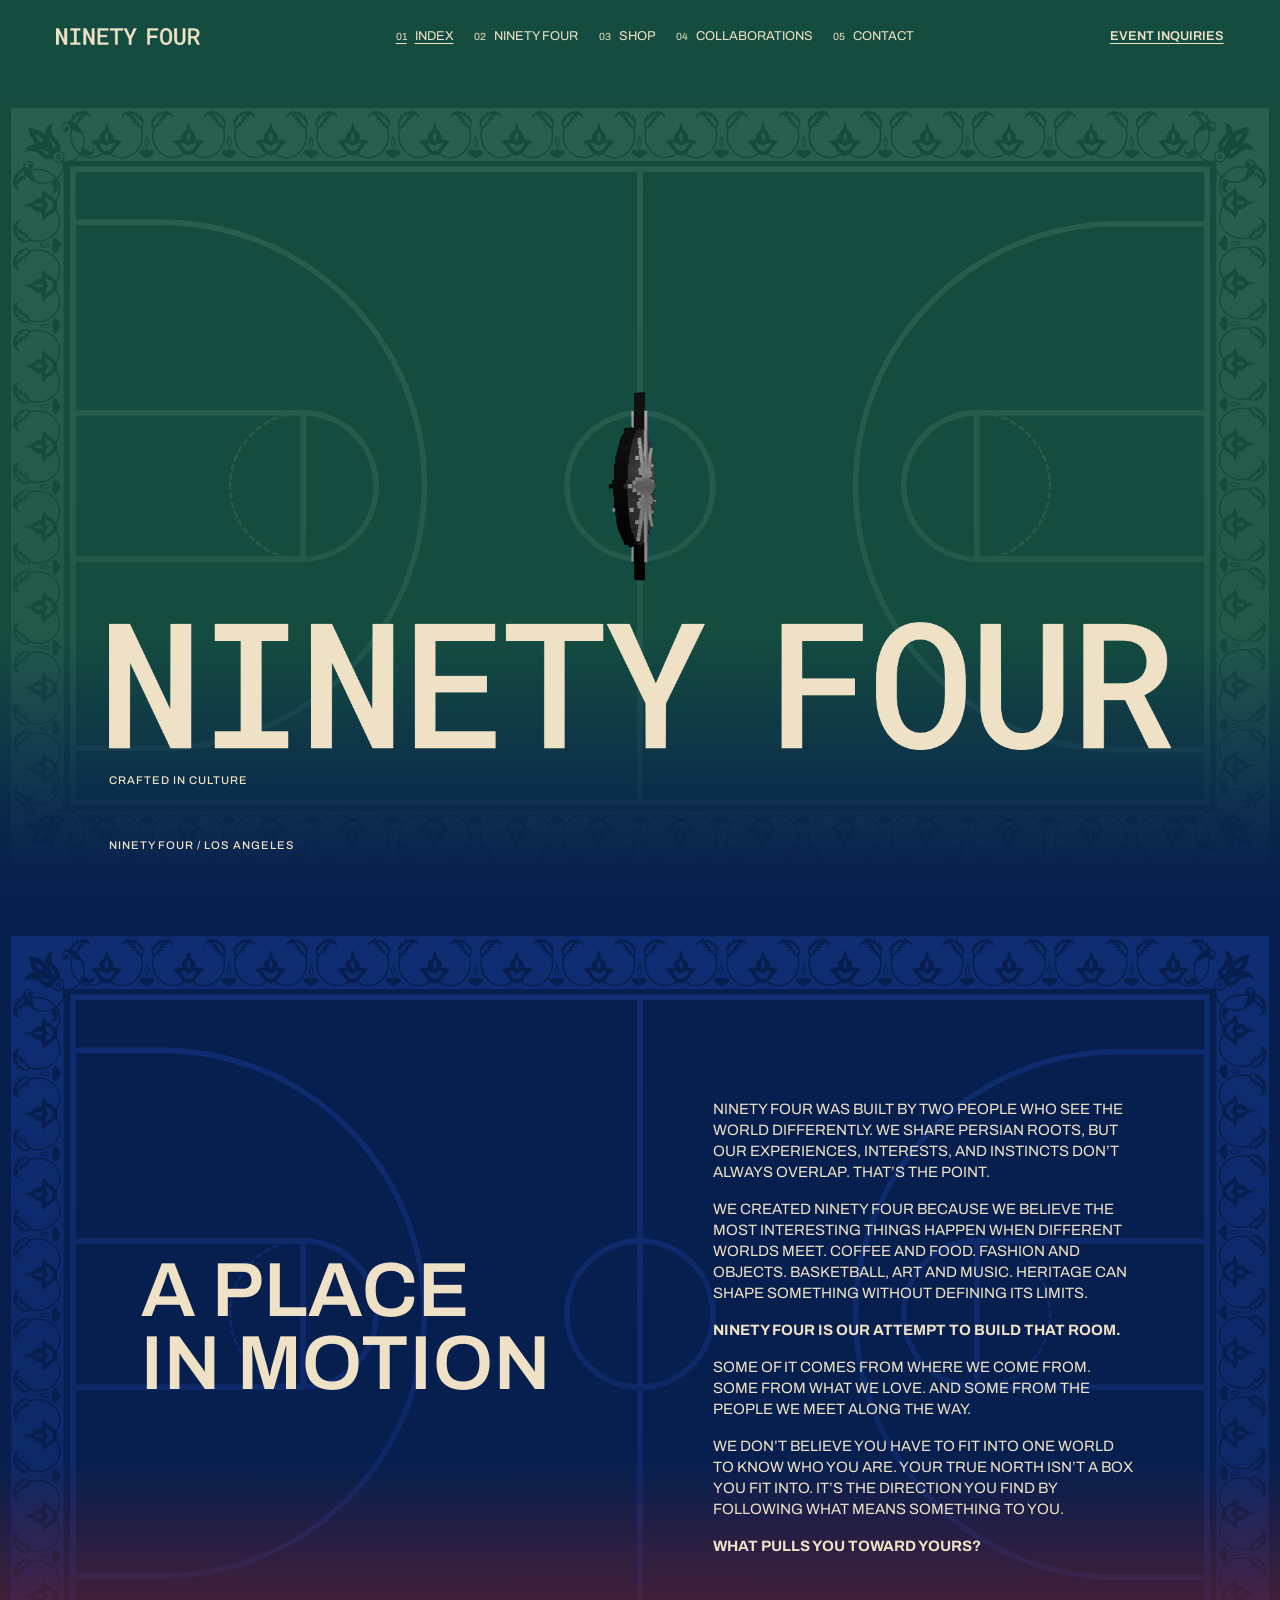
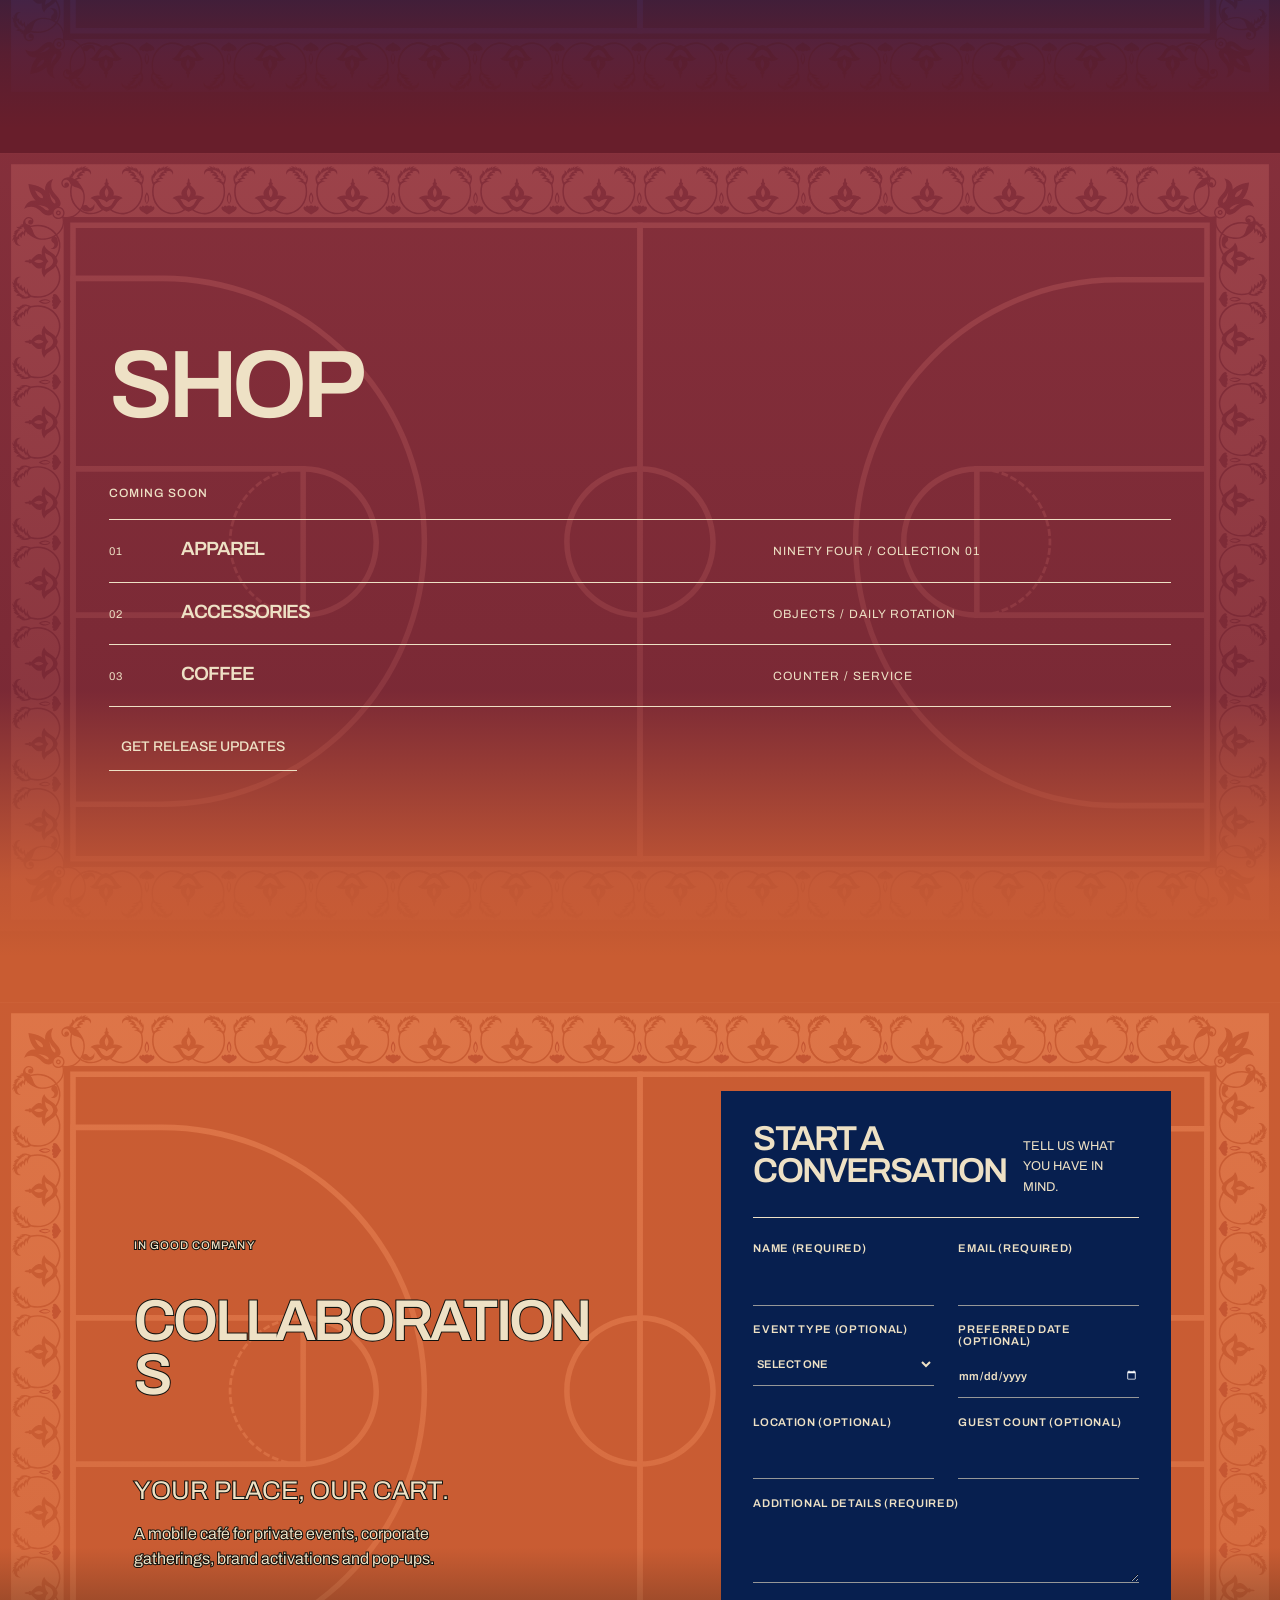
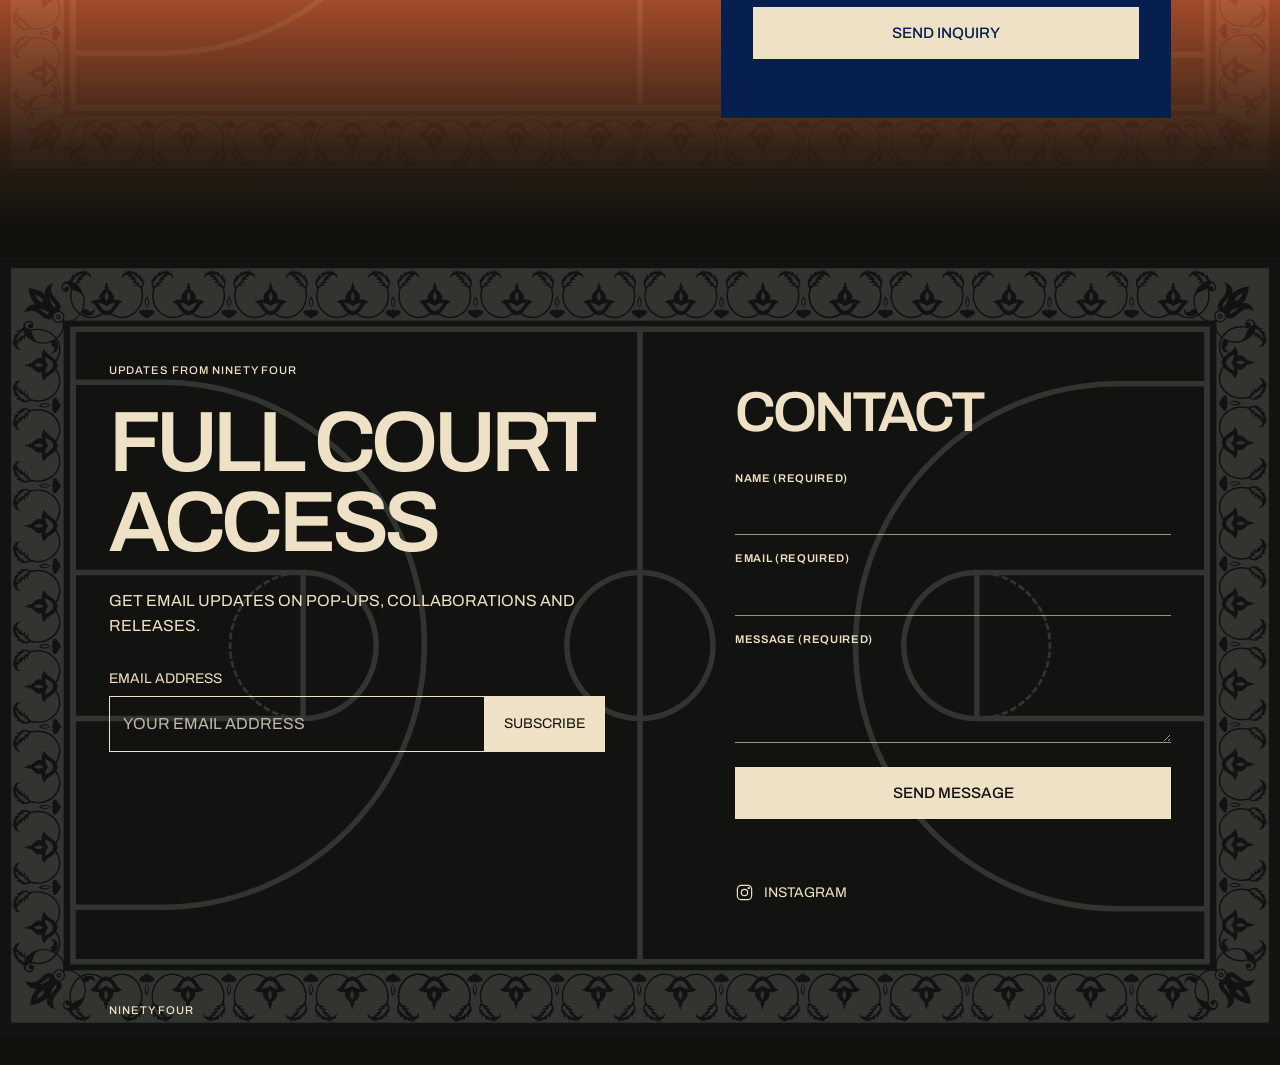
==== commit be88bd94: "Constrain mobile content to court sidelines" ====
--- a/public/index.html
+++ b/public/index.html
@@ -22,7 +22,7 @@
     <link rel="preconnect" href="https://fonts.gstatic.com" crossorigin />
     <link rel="preload" as="image" href="./assets/court-green.svg" fetchpriority="high" />
     <link href="https://fonts.googleapis.com/css2?family=Archivo:wdth,wght@100,400;100,500;100,600;100,700;100,800&amp;display=swap" rel="stylesheet" />
-    <link rel="stylesheet" href="./styles.css?v=compass-beyond-circle" />
+    <link rel="stylesheet" href="./styles.css?v=mobile-court-safe-area" />
     <script src="./script.js?v=compass-spin-20261115" defer></script>
   </head>
   <body>
--- a/public/styles.css
+++ b/public/styles.css
@@ -241,6 +241,28 @@
   .newsletter-panel h2 { font-size: clamp(3rem, 12.6vw, 5rem); }
   .newsletter-fields input { padding: .75rem .6rem; }
   .newsletter-fields button { padding: .75rem; }
+
+  /* The rotated SVG has a 405.84-unit playing surface on its 828-unit long axis. */
+  .court-page { --playing-surface: calc(164.73% * 405.84 / 828); }
+  .chapter-about { --playing-surface: calc(min(164.73%, 135svh) * 405.84 / 828); }
+  .court-page > .chapter-content {
+    width: calc(min(100%, var(--playing-surface)) - 28px);
+    min-width: 0;
+    margin-inline: auto;
+    padding-inline: 0;
+    container-type: inline-size;
+    overflow-wrap: anywhere;
+  }
+  .court-page :is(.collaborations-layout, .contact-layout, .form-grid) {
+    grid-template-columns: minmax(0, 1fr);
+  }
+  .court-page :is(input, select, textarea, button) { max-width: 100%; }
+  .collaborations-intro { padding-inline: 0; }
+  .collaborations-intro h2 { font-size: min(7vw, 10.5cqi); }
+  .newsletter-panel h2 { font-size: min(12.6vw, 18cqi); }
+  .newsletter-fields { flex-wrap: wrap; }
+  .newsletter-fields input { flex: 1 1 9rem; width: auto; }
+  .newsletter-fields button { flex-grow: 1; }
 }
 
 @media (max-width: 767px) and (orientation: portrait) {
@@ -252,7 +274,9 @@
   .court-page:not(.chapter-about) > .court-emblem-layer { position: sticky; top: var(--header-height); align-self: start; width: 100%; height: calc(100svh - var(--header-height)); }
   .court-page:not(.chapter-about) > .court-artwork img { position: absolute; top: 50%; left: 50%; width: min(calc(100svh - var(--header-height)), calc(100vw * 3451 / 2095)); height: auto; transform: translate(-50%, -50%) rotate(90deg); }
   .court-emblem-spin { width: calc(min(100svh - var(--header-height), 100vw * 3451 / 2095) * .17247); }
-  .court-page:not(.chapter-about) > .chapter-content { width: min(100%, calc((100svh - var(--header-height)) * 2095 / 3451)); margin-inline: auto; }
+  .court-page:not(.chapter-about) {
+    --playing-surface: calc(min(100svh - var(--header-height), 100vw * 3451 / 2095) * 405.84 / 828);
+  }
 }
 
 @media (max-width: 370px) {
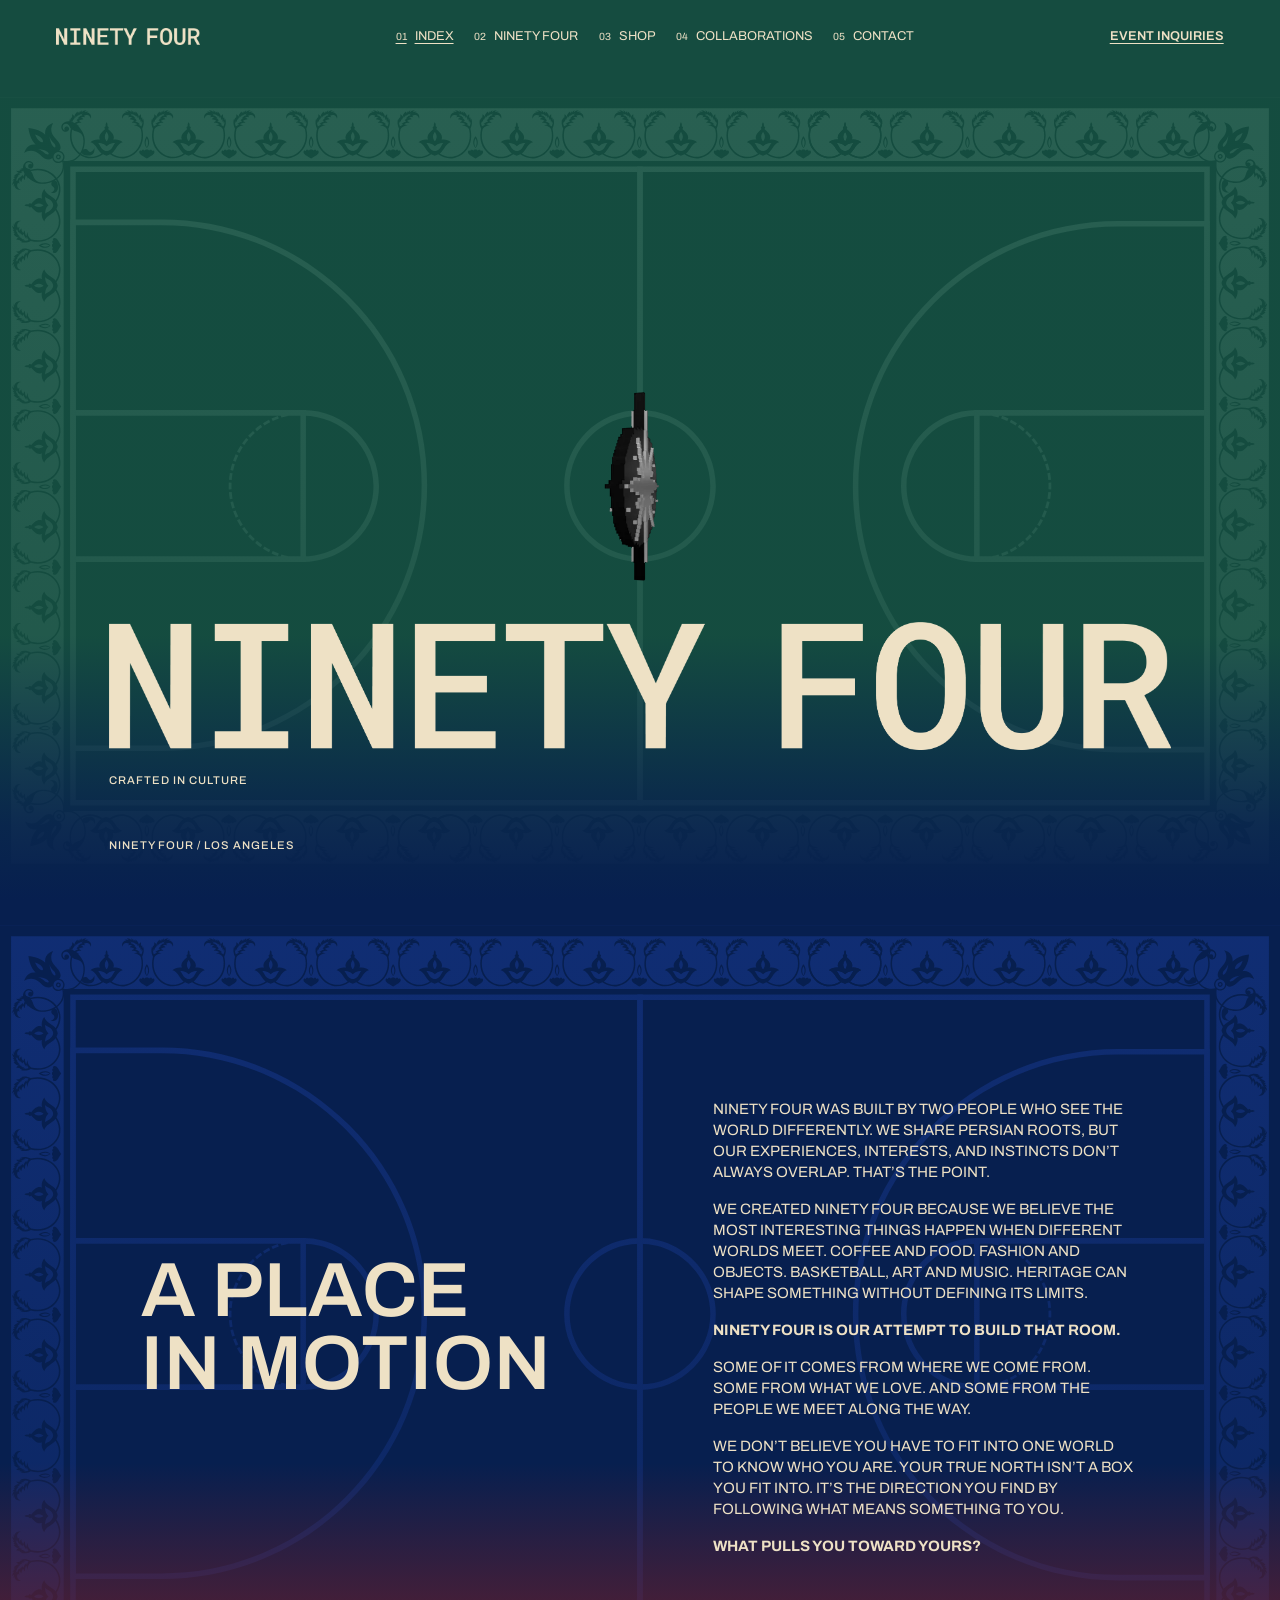
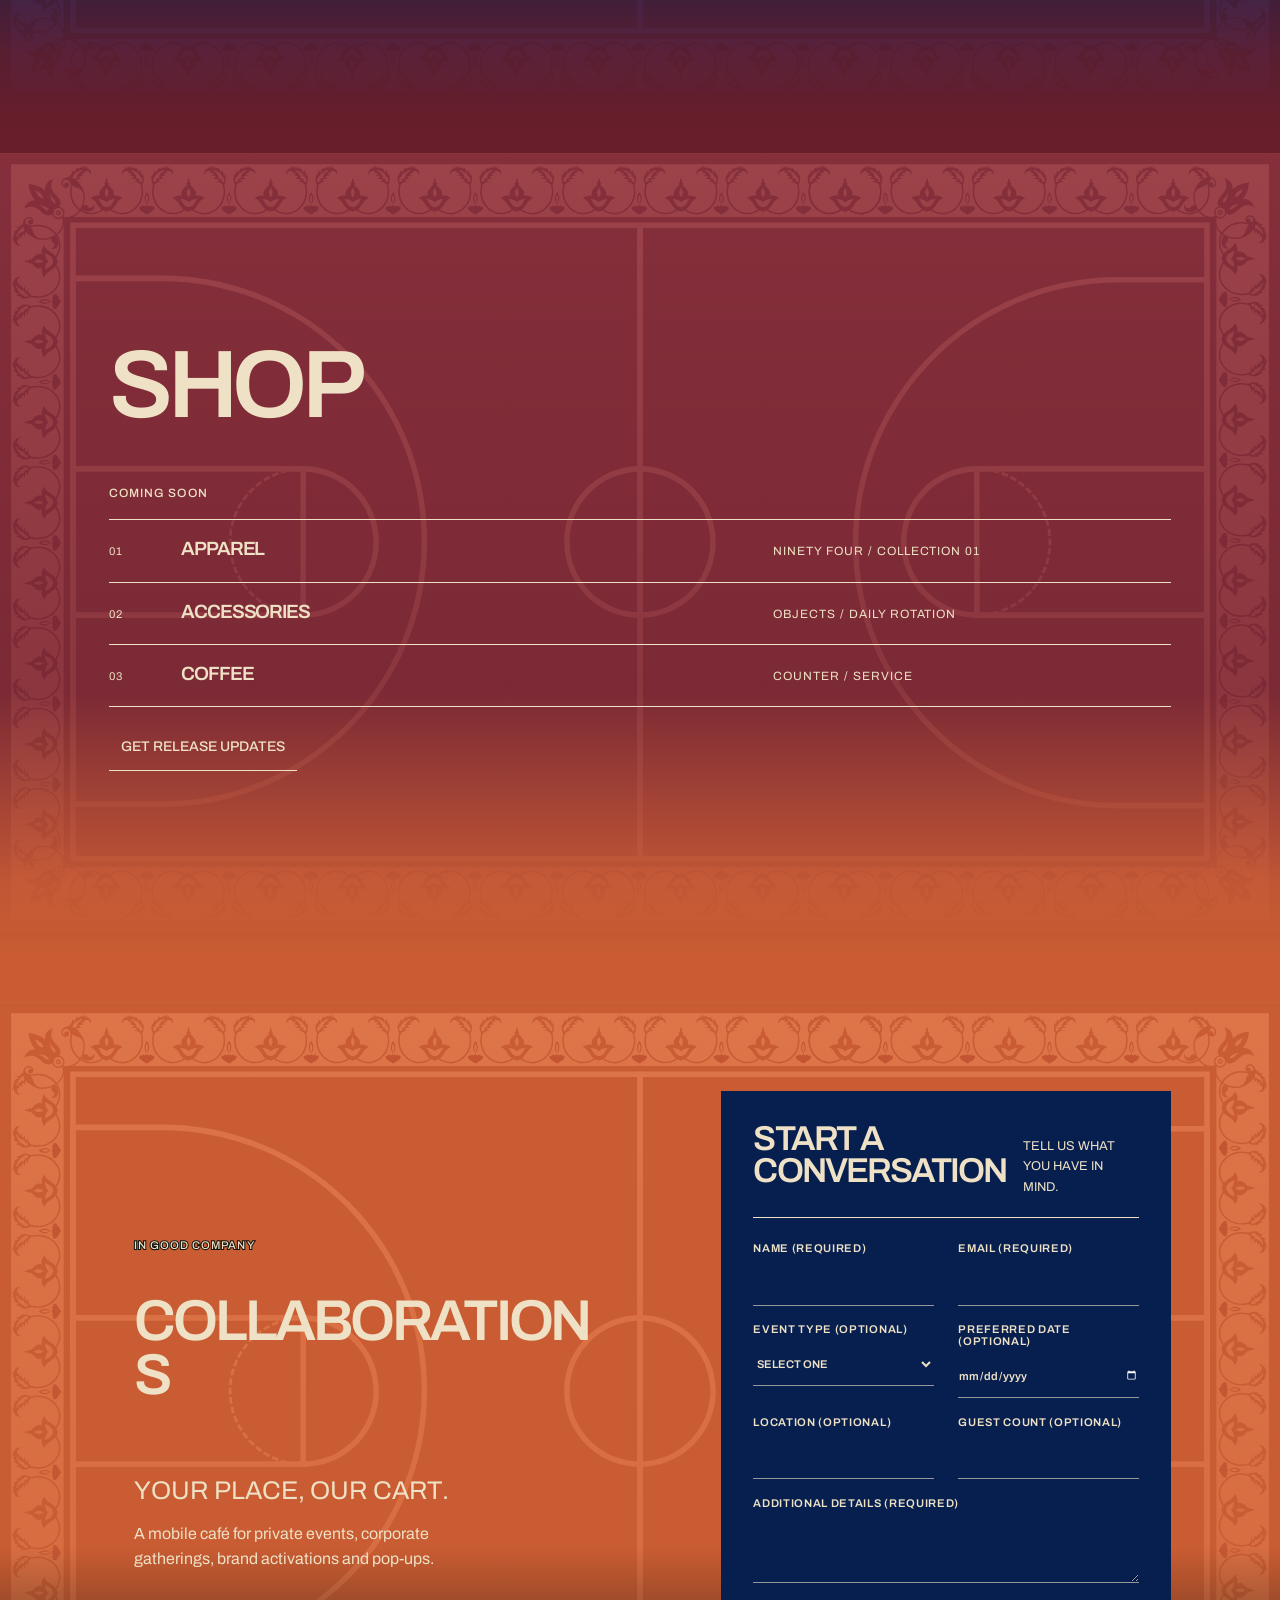
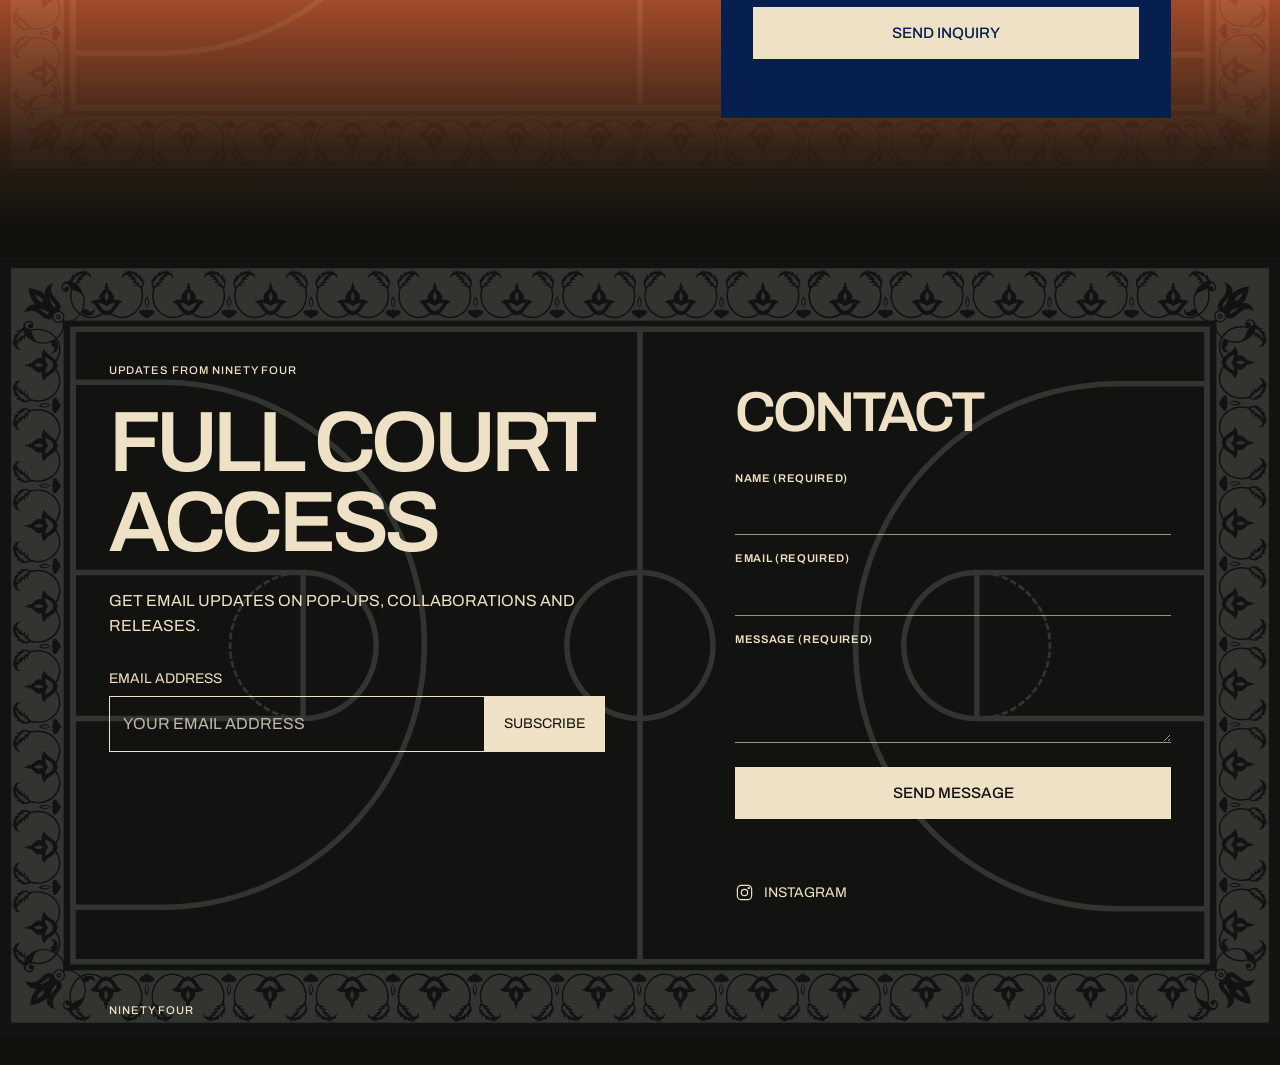
==== commit 86326d4b: "Align mobile Shop heading and clean up Collaborations text" ====
--- a/public/index.html
+++ b/public/index.html
@@ -22,7 +22,7 @@
     <link rel="preconnect" href="https://fonts.gstatic.com" crossorigin />
     <link rel="preload" as="image" href="./assets/court-green.svg" fetchpriority="high" />
     <link href="https://fonts.googleapis.com/css2?family=Archivo:wdth,wght@100,400;100,500;100,600;100,700;100,800&amp;display=swap" rel="stylesheet" />
-    <link rel="stylesheet" href="./styles.css?v=mobile-court-safe-area" />
+    <link rel="stylesheet" href="./styles.css?v=shop-court-heading-alignment" />
     <script src="./script.js?v=compass-spin-20261115" defer></script>
   </head>
   <body>
--- a/public/styles.css
+++ b/public/styles.css
@@ -115,7 +115,7 @@
 .collaborations-intro h2 { margin-bottom: clamp(3rem, 8vh, 6rem); font-size: clamp(2rem, 4.5vw, 5rem); overflow-wrap: anywhere; }
 .collaborations-intro { min-width: 0; padding: clamp(1rem, 2vw, 2rem); }
 @media (forced-colors: none) {
-  .collaborations-intro { -webkit-text-stroke: 2px var(--ink); paint-order: stroke fill; }
+  .collaborations-intro > .eyebrow { -webkit-text-stroke: 2px var(--ink); paint-order: stroke fill; }
 }
 .collaboration-lead { font-size: clamp(1.25rem, 2vw, 1.8rem); line-height: 1.35; text-transform: uppercase; }
 .collaboration-offer { margin-top: .75rem; max-width: 36ch; text-transform: none; }
@@ -220,6 +220,8 @@
   .court-artwork img { position: absolute; top: 50%; left: 50%; width: 164.73%; height: auto; object-fit: contain; transform: translate(-50%, -50%) rotate(90deg); }
   .court-emblem { width: 13.66vw; }
   .court-emblem-spin { width: calc(164.73% * .17247); }
+  /* Match the newsletter eyebrow and heading inset, allowing for rounded capitals. */
+  .shop-layout { padding-top: calc(2.5rem + 2.475rem - 1px); }
   .shop-layout > h2 { margin-bottom: 2.5rem; }
   .shop-category { grid-template-columns: 2rem 1fr; gap: .5rem 1rem; padding: 1.1rem 0; }
   .shop-category h3 { font-size: clamp(.95rem, 4vw, 1.15rem); }
